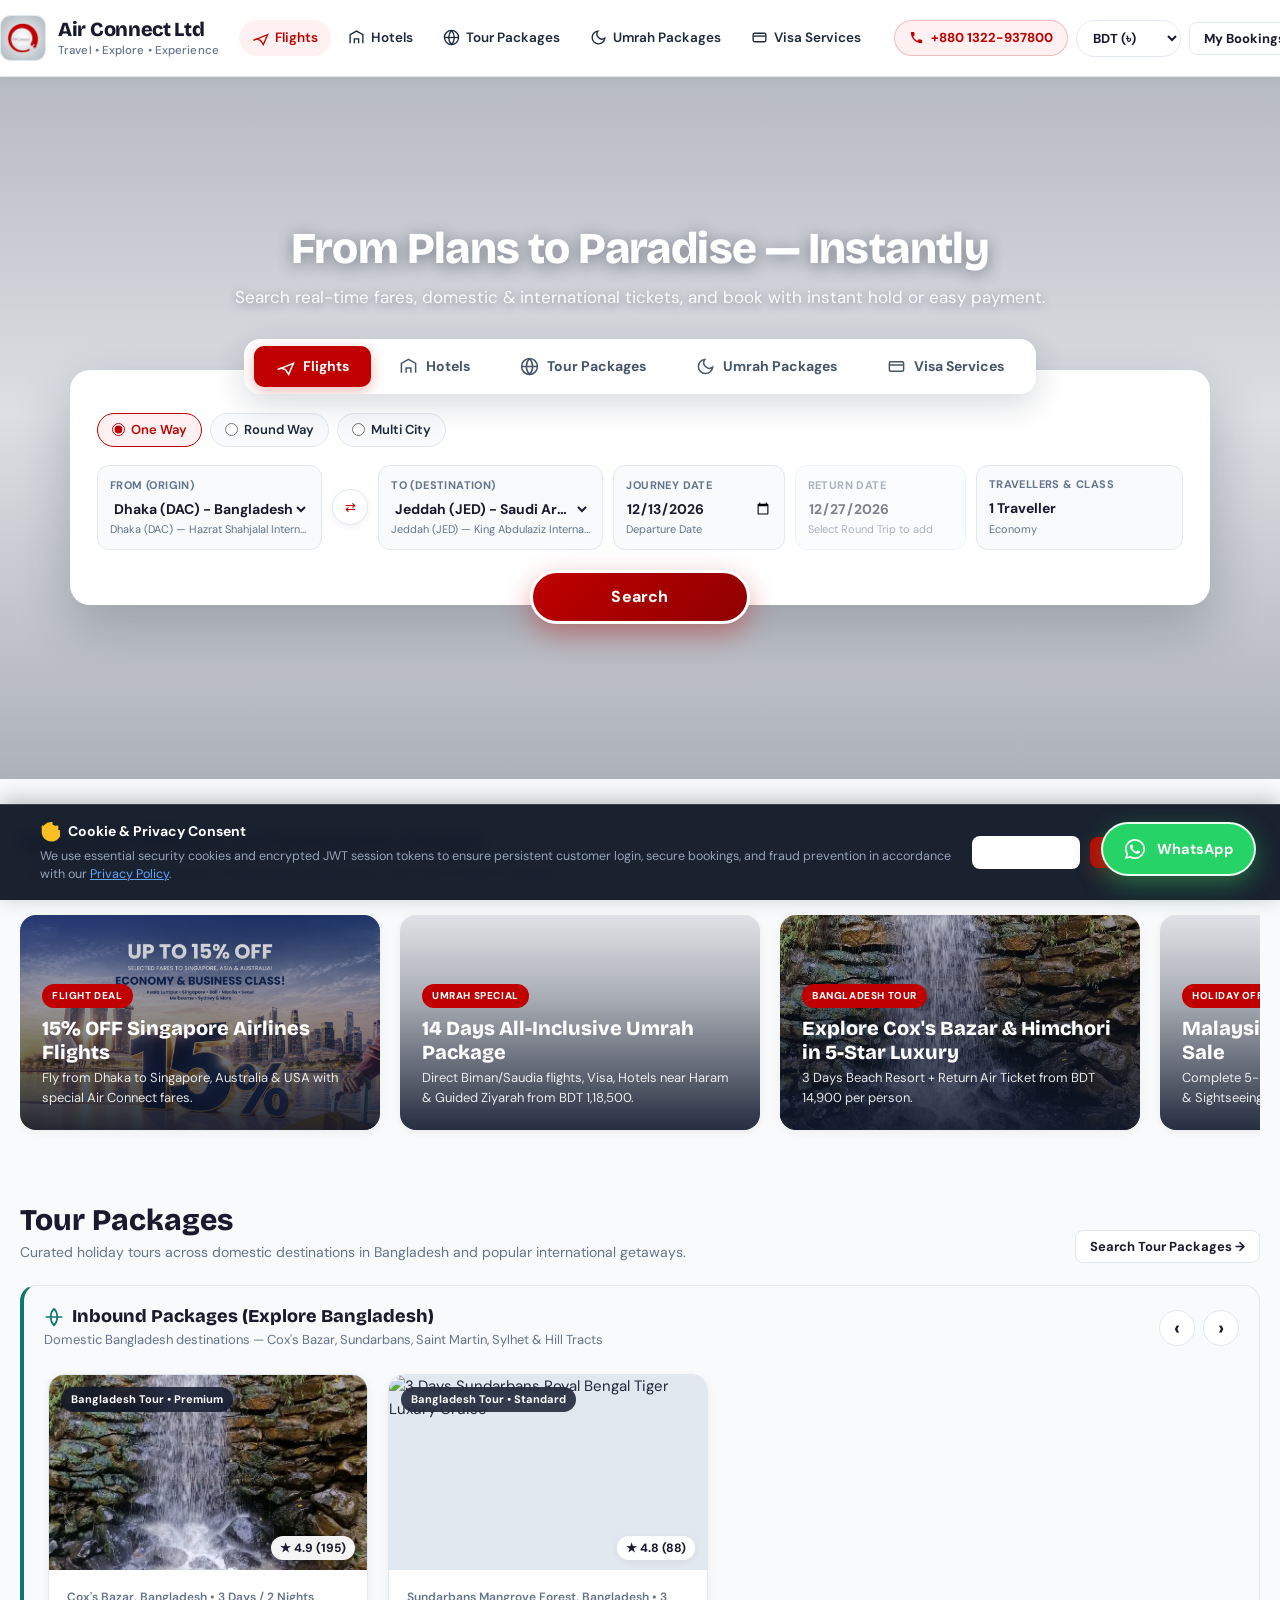
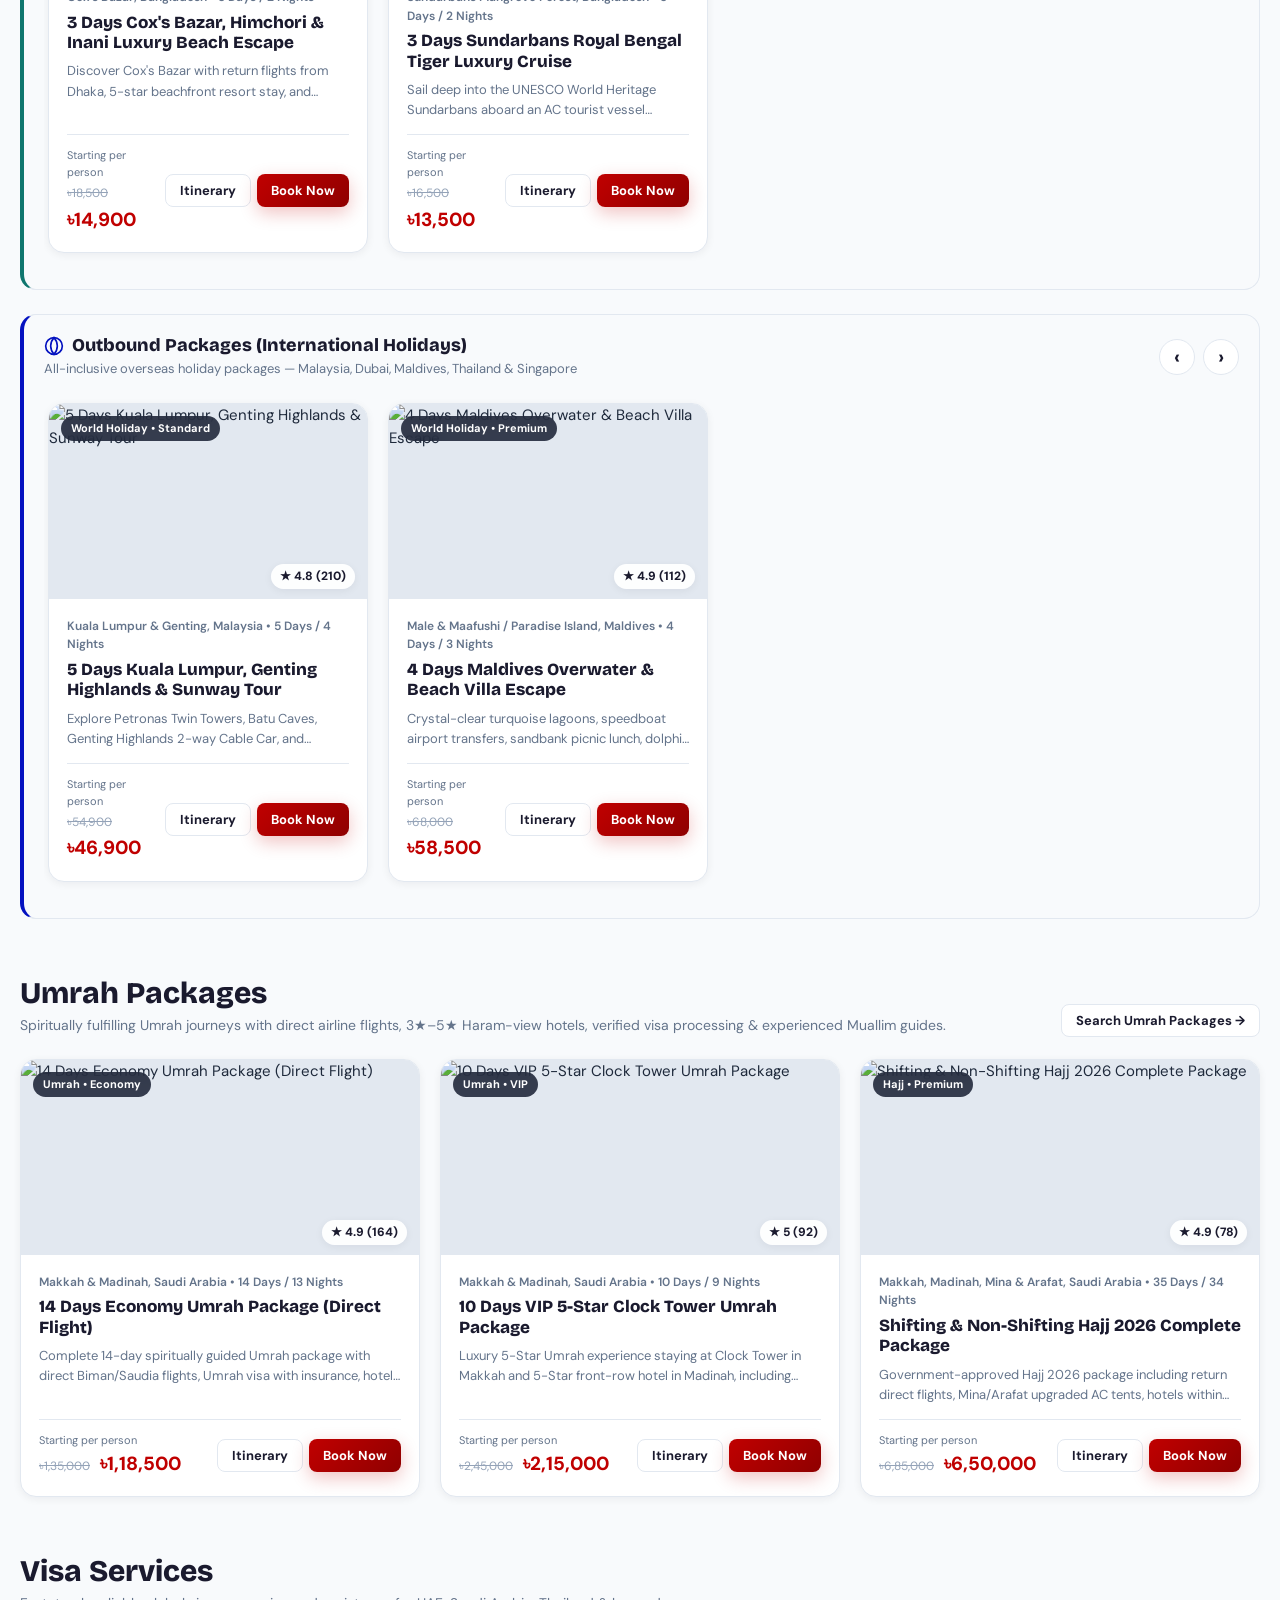
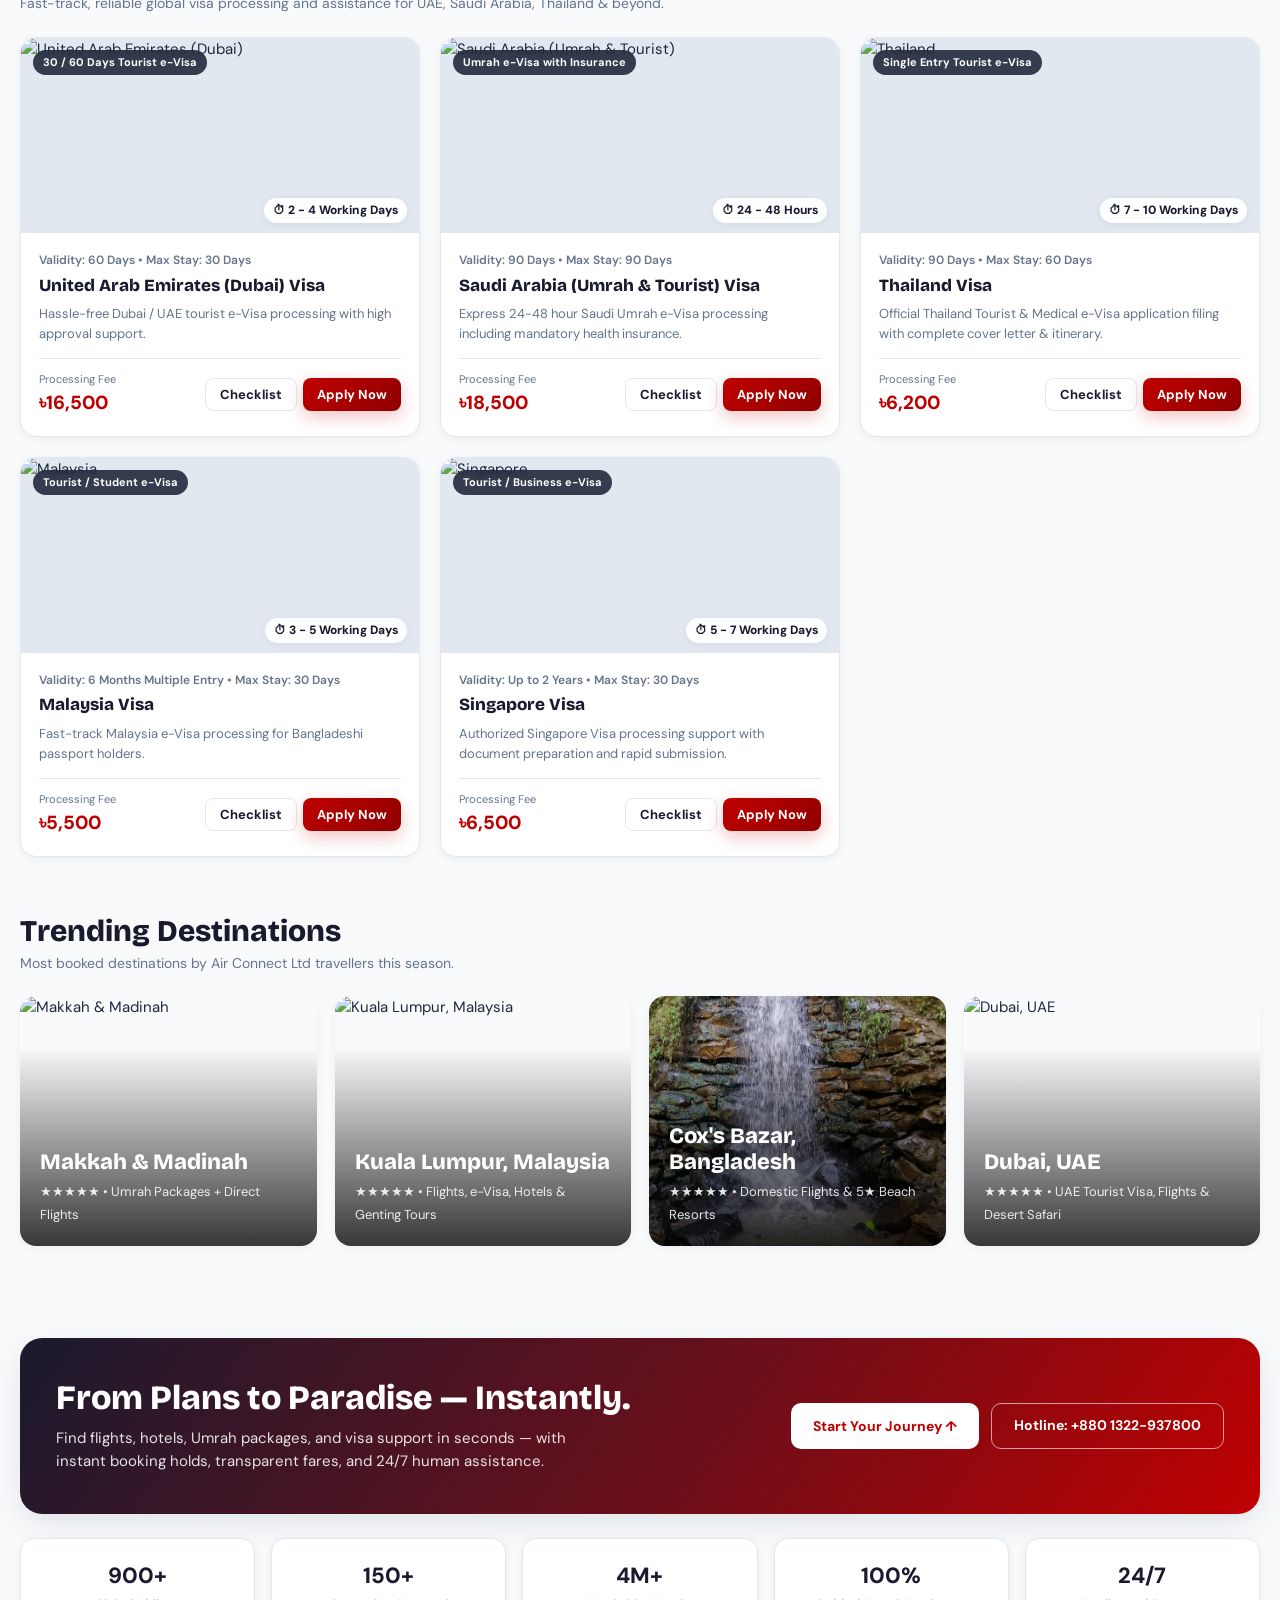
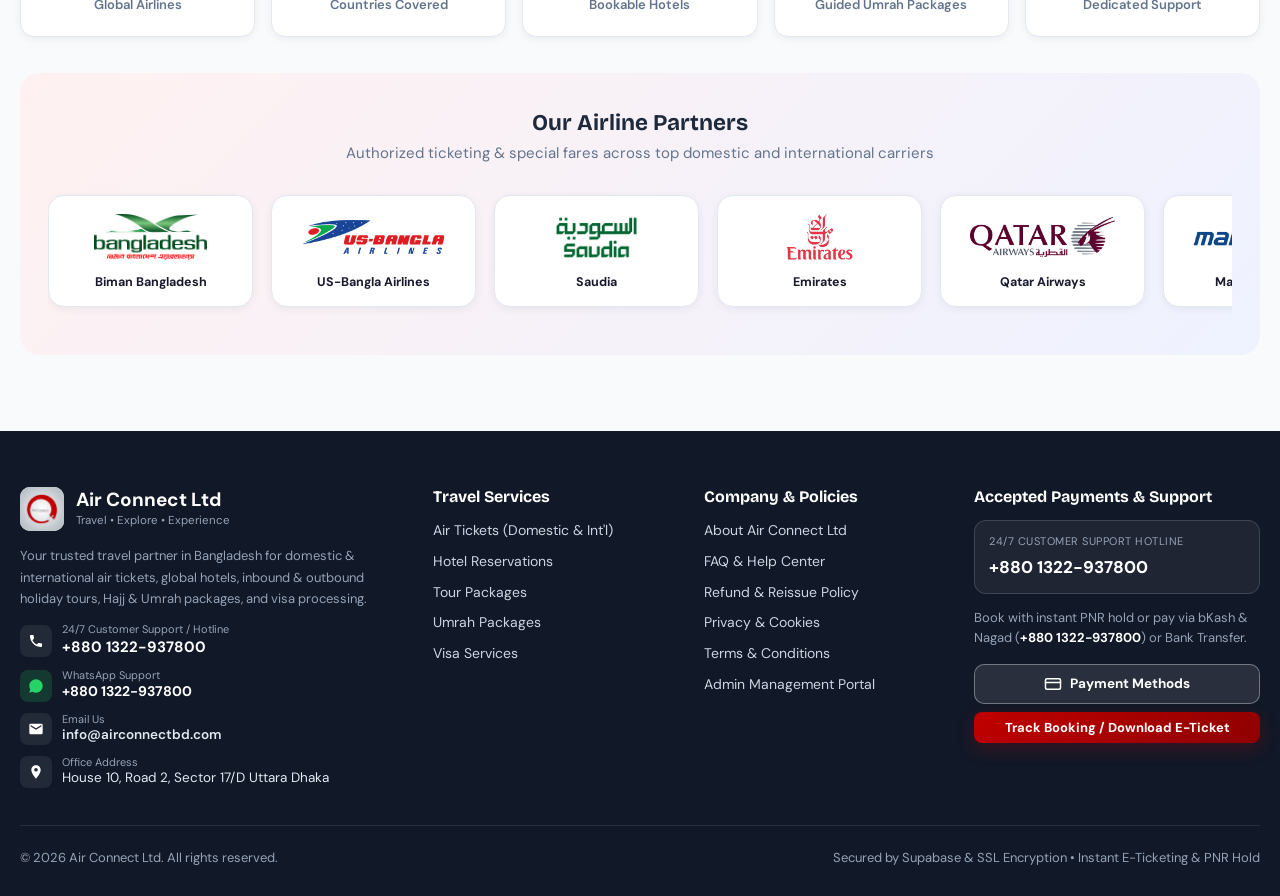
==== index.html @ 67493c43 "QA: fix hotel anchor navigation and improve Google OAuth alert" ====
<!DOCTYPE html>
<html lang="en">
<head>
  <meta charset="utf-8">
  <meta name="viewport" content="width=device-width, initial-scale=1, viewport-fit=cover">
  <title>Air Connect Ltd — Flights, Hotels, Holidays, Hajj &amp; Umrah | One Platform for All Travel Solutions</title>
  <meta name="description" content="Air Connect Ltd is Bangladesh's trusted Semi-OTA platform for domestic & international air tickets, hotels, inbound & outbound holidays, Hajj & Umrah packages, and global visa services. Call 01322-937800.">
  <link rel="canonical" href="https://airconnectltd.com/">
  <link rel="icon" type="image/png" href="assets/favicon.png">
  <link rel="apple-touch-icon" href="assets/apple-touch-icon.png">
  <meta name="theme-color" content="#c00000">
  <meta property="og:type" content="website">
  <meta property="og:site_name" content="Air Connect Ltd">
  <meta property="og:title" content="Air Connect Ltd — Your One Platform for All Travel Solutions">
  <meta property="og:description" content="Search and book flights, hotels, holidays, Hajj & Umrah packages, and visas with instant hold or easy payment.">
  <meta property="og:url" content="https://airconnectltd.com/">
  <meta property="og:image" content="https://airconnectltd.com/assets/logo.jpg">
  <link rel="preconnect" href="https://fonts.googleapis.com">
  <link rel="preconnect" href="https://fonts.gstatic.com" crossorigin>
  <link href="https://fonts.googleapis.com/css2?family=Bricolage+Grotesque:wght@600;700;800&family=DM+Sans:wght@400;500;600;700&display=swap" rel="stylesheet">
  <link rel="stylesheet" href="css/styles.css?v=33">
</head>
<body>

  <!-- Top Sticky OTA Navigation Header (mynztrip style) -->
  <header class="ota-header">
    <div class="container ota-header-inner">
      <a href="/" class="brand-logo" onclick="window.ACSearch.switchSearchTab('flight');if(window.history&&window.history.replaceState){window.history.replaceState(null,'','/');}window.scrollTo({top:0,behavior:'smooth'});return false;">
        <img src="assets/logo.jpg" alt="Air Connect Ltd Logo">
        <div class="brand-logo-text">
          <strong id="hdr-brand-name">Air Connect Ltd</strong>
          <small>Travel • Explore • Experience</small>
        </div>
      </a>

      <nav class="header-nav" aria-label="Primary Services">
        <a href="#flights" class="header-nav-btn active" data-header-tab="flight" onclick="return window.ACSearch.handleHeaderNavClick(event, 'flight', 'flights')">
          <svg viewBox="0 0 24 24"><path d="M2 16l20-8-6 14-4-6-6-2z"/></svg>
          Flights
        </a>
        <a href="#hotels" class="header-nav-btn" data-header-tab="hotel" onclick="return window.ACSearch.handleHeaderNavClick(event, 'hotel', 'hotels')">
          <svg viewBox="0 0 24 24"><path d="M3 20V8l9-5 9 5v12M9 20v-6h6v6"/></svg>
          Hotels
        </a>
        <a href="#tour-packages" class="header-nav-btn" data-header-tab="tour" onclick="return window.ACSearch.handleHeaderNavClick(event, 'tour', 'tour-packages')">
          <svg viewBox="0 0 24 24"><circle cx="12" cy="12" r="10"/><path d="M12 2a14.5 14.5 0 0 0 0 20 14.5 14.5 0 0 0 0-20"/><path d="M2 12h20"/></svg>
          Tour Packages
        </a>
        <a href="#umrah-packages" class="header-nav-btn" data-header-tab="umrah" onclick="return window.ACSearch.handleHeaderNavClick(event, 'umrah', 'umrah-packages')">
          <svg viewBox="0 0 24 24"><path d="M21 12.79A9 9 0 1 1 11.21 3 7 7 0 0 0 21 12.79z"/></svg>
          Umrah Packages
        </a>
        <a href="#visa" class="header-nav-btn" data-header-tab="visa" onclick="return window.ACSearch.handleHeaderNavClick(event, 'visa', 'visa')">
          <svg viewBox="0 0 24 24"><rect x="3" y="6" width="18" height="12" rx="2"/><path d="M3 10h18"/></svg>
          Visa Services
        </a>
      </nav>

      <div class="header-actions">
        <a id="hdr-phone-link" href="tel:+8801322937800" class="header-hotline-pill" title="24/7 Customer Support Hotline">
          <svg viewBox="0 0 24 24" aria-hidden="true"><path d="M6.62 10.79a15.05 15.05 0 0 0 6.59 6.59l2.2-2.2a1 1 0 0 1 1.01-.24c1.12.37 2.33.57 3.58.57a1 1 0 0 1 1 1V20a1 1 0 0 1-1 1C10.61 21 3 13.39 3 4a1 1 0 0 1 1-1h3.5a1 1 0 0 1 1 1c0 1.25.2 2.46.57 3.58a1 1 0 0 1-.25 1.01l-2.2 2.2z"/></svg>
          <span id="hdr-phone-text">+880 1322-937800</span>
        </a>
        <select class="currency-select" data-currency-select aria-label="Select Currency" onchange="window.AC.setCurrency(this.value)">
          <option value="BDT">BDT (৳)</option>
          <option value="USD">USD ($)</option>
          <option value="MYR">MYR (RM)</option>
          <option value="SAR">SAR (﷼)</option>
        </select>
        <div id="header-auth-area" style="display:flex;align-items:center;gap:8px"></div>
      </div>
    </div>
  </header>

  <main>
    <!-- Hero & Multi-Service Search Engine -->
    <div class="hero-outer" id="flights">
      <div id="hotels" class="section-scroll-anchor" aria-hidden="true"></div>
      <div class="hero-banner" id="hero-banner" style="background-image:url('https://images.unsplash.com/photo-1559128010-7c1ad6e1b6a5?auto=format&fit=crop&w=2000&q=85')">
        <div class="hero-content">
          <h1 id="hero-title">From Plans to Paradise — Instantly</h1>
          <p id="hero-subtitle">Search real-time fares, domestic &amp; international tickets, and book with instant hold or easy payment.</p>
        </div>

        <!-- Service Tabs Pill Bar -->
        <div class="search-tabs-bar" role="tablist">
          <button type="button" class="search-tab-btn active" data-search-tab="flight" onclick="window.ACSearch.switchSearchTab('flight')">
            <svg viewBox="0 0 24 24"><path d="M2 16l20-8-6 14-4-6-6-2z"/></svg>
            Flights
          </button>
          <button type="button" class="search-tab-btn" data-search-tab="hotel" onclick="window.ACSearch.switchSearchTab('hotel')">
            <svg viewBox="0 0 24 24"><path d="M3 20V8l9-5 9 5v12M9 20v-6h6v6"/></svg>
            Hotels
          </button>
          <button type="button" class="search-tab-btn" data-search-tab="tour" onclick="window.ACSearch.switchSearchTab('tour')">
            <svg viewBox="0 0 24 24"><circle cx="12" cy="12" r="10"/><path d="M12 2a14.5 14.5 0 0 0 0 20 14.5 14.5 0 0 0 0-20"/><path d="M2 12h20"/></svg>
            Tour Packages
          </button>
          <button type="button" class="search-tab-btn" data-search-tab="umrah" onclick="window.ACSearch.switchSearchTab('umrah')">
            <svg viewBox="0 0 24 24"><path d="M21 12.79A9 9 0 1 1 11.21 3 7 7 0 0 0 21 12.79z"/></svg>
            Umrah Packages
          </button>
          <button type="button" class="search-tab-btn" data-search-tab="visa" onclick="window.ACSearch.switchSearchTab('visa')">
            <svg viewBox="0 0 24 24"><rect x="3" y="6" width="18" height="12" rx="2"/><path d="M3 10h18"/></svg>
            Visa Services
          </button>
        </div>

        <!-- Floating White Search Card -->
        <div class="search-card" id="search-box-body"></div>
      </div>
    </div>

    <!-- Dynamic Search Results Container (Appears on Search) -->
    <section id="results-section" hidden></section>

    <!-- Dynamic Book Now Checkout Container (Appears on Book Now) -->
    <section id="checkout-section" hidden></section>

    <!-- 1. Special Offers & Exclusive Deals -->
    <section class="ota-section" id="offers-section">
      <div class="container">
        <div class="section-head">
          <div>
            <h2>Special Offers &amp; Exclusive Deals</h2>
            <p>Limited-time airline discounts, Umrah group departures, and luxury beach escapes.</p>
          </div>
        </div>
        <div class="offers-grid" id="home-offers-grid"></div>
      </div>
    </section>

    <!-- 2. Tour Packages (with Inbound & Outbound Sub-sections) -->
    <section class="ota-section" id="tour-packages-section">
      <div id="tour-packages" class="section-scroll-anchor" aria-hidden="true"></div>
      <div class="container">
        <div class="section-head">
          <div>
            <h2>Tour Packages</h2>
            <p>Curated holiday tours across domestic destinations in Bangladesh and popular international getaways.</p>
          </div>
          <button type="button" class="btn btn-outline btn-sm" onclick="window.ACSearch.switchSearchTab('tour');window.scrollTo({top:0,behavior:'smooth'})">
            Search Tour Packages →
          </button>
        </div>

        <div class="tour-subgroups-wrapper">
          <!-- Inbound Packages Sub-section -->
          <div class="tour-subgroup-panel inbound-panel">
            <div class="tour-subgroup-header">
              <div>
                <h4>
                  <svg viewBox="0 0 24 24" width="20" height="20" fill="none" stroke="currentColor" stroke-width="2" style="color:#0f766e"><path d="M12 2a14.5 14.5 0 0 0 0 20 14.5 14.5 0 0 0 0-20"/><path d="M2 12h20"/></svg>
                  Inbound Packages (Explore Bangladesh)
                </h4>
                <p>Domestic Bangladesh destinations — Cox's Bazar, Sundarbans, Saint Martin, Sylhet &amp; Hill Tracts</p>
              </div>
              <div class="slider-nav-arrows">
                <button type="button" class="slider-arrow-btn" onclick="window.ACSearch.slideCarousel('home-inbound-slider', -1)" aria-label="Previous Inbound Packages">‹</button>
                <button type="button" class="slider-arrow-btn" onclick="window.ACSearch.slideCarousel('home-inbound-slider', 1)" aria-label="Next Inbound Packages">›</button>
              </div>
            </div>
            <div class="interactive-slider-viewport" id="home-inbound-slider"></div>
          </div>

          <!-- Outbound Packages Sub-section -->
          <div class="tour-subgroup-panel outbound-panel">
            <div class="tour-subgroup-header">
              <div>
                <h4>
                  <svg viewBox="0 0 24 24" width="20" height="20" fill="none" stroke="currentColor" stroke-width="2" style="color:var(--brand-accent)"><circle cx="12" cy="12" r="10"/><path d="M12 2a15.3 15.3 0 0 1 4 10 15.3 15.3 0 0 1-4 10 15.3 15.3 0 0 1-4-10 15.3 15.3 0 0 1 4-10z"/></svg>
                  Outbound Packages (International Holidays)
                </h4>
                <p>All-inclusive overseas holiday packages — Malaysia, Dubai, Maldives, Thailand &amp; Singapore</p>
              </div>
              <div class="slider-nav-arrows">
                <button type="button" class="slider-arrow-btn" onclick="window.ACSearch.slideCarousel('home-outbound-slider', -1)" aria-label="Previous Outbound Packages">‹</button>
                <button type="button" class="slider-arrow-btn" onclick="window.ACSearch.slideCarousel('home-outbound-slider', 1)" aria-label="Next Outbound Packages">›</button>
              </div>
            </div>
            <div class="interactive-slider-viewport" id="home-outbound-slider"></div>
          </div>
        </div>
      </div>
    </section>

    <!-- 3. Dedicated Umrah Packages Section -->
    <section class="ota-section" id="umrah-packages-section">
      <div id="umrah-packages" class="section-scroll-anchor" aria-hidden="true"></div>
      <div class="container">
        <div class="section-head">
          <div>
            <h2>Umrah Packages</h2>
            <p>Spiritually fulfilling Umrah journeys with direct airline flights, 3★–5★ Haram-view hotels, verified visa processing &amp; experienced Muallim guides.</p>
          </div>
          <button type="button" class="btn btn-outline btn-sm" onclick="window.ACSearch.switchSearchTab('umrah');window.scrollTo({top:0,behavior:'smooth'})">
            Search Umrah Packages →
          </button>
        </div>
        <div class="catalog-grid" id="home-umrah-grid"></div>
      </div>
    </section>

    <!-- 4. Global Visa Services -->
    <section class="ota-section" id="hotels-visas-section">
      <div id="visa" class="section-scroll-anchor" aria-hidden="true"></div>
      <div class="container">
        <div class="section-head">
          <div>
            <h2>Visa Services</h2>
            <p>Fast-track, reliable global visa processing and assistance for UAE, Saudi Arabia, Thailand &amp; beyond.</p>
          </div>
        </div>
        <div class="catalog-grid" id="home-hotels-visas-grid"></div>
      </div>
    </section>

    <!-- 4. Trending Destinations Grid (mynztrip style) -->
    <section class="ota-section">
      <div class="container">
        <div class="section-head">
          <div>
            <h2>Trending Destinations</h2>
            <p>Most booked destinations by Air Connect Ltd travellers this season.</p>
          </div>
        </div>
        <div class="destinations-grid">
          <div class="destination-card" onclick="window.ACSearch.switchSearchTab('umrah');window.ACSearch.executePackageSearch('UMRAH')">
            <img src="https://images.unsplash.com/photo-1591604129939-f1efa4d9f7fa?auto=format&fit=crop&w=900&q=80" alt="Makkah & Madinah">
            <div class="destination-overlay">
              <h3>Makkah &amp; Madinah</h3>
              <span>★★★★★ • Umrah Packages + Direct Flights</span>
            </div>
          </div>
          <div class="destination-card" onclick="window.ACSearch.quickSelectFlightDeal('DAC','KUL','One Way','Regular')">
            <img src="https://images.unsplash.com/photo-1596422846543-75c6fc197f07?auto=format&fit=crop&w=900&q=80" alt="Kuala Lumpur, Malaysia">
            <div class="destination-overlay">
              <h3>Kuala Lumpur, Malaysia</h3>
              <span>★★★★★ • Flights, e-Visa, Hotels &amp; Genting Tours</span>
            </div>
          </div>
          <div class="destination-card" onclick="window.ACSearch.quickSelectFlightDeal('DAC','CXB','One Way','Regular')">
            <img src="assets/himchori-coxs-bazar.webp" alt="Cox's Bazar, Bangladesh">
            <div class="destination-overlay">
              <h3>Cox's Bazar, Bangladesh</h3>
              <span>★★★★★ • Domestic Flights &amp; 5★ Beach Resorts</span>
            </div>
          </div>
          <div class="destination-card" onclick="window.ACSearch.quickSelectFlightDeal('DAC','DXB','Round Trip','Regular')">
            <img src="https://images.unsplash.com/photo-1512453979798-5ea266f8880c?auto=format&fit=crop&w=900&q=80" alt="Dubai, UAE">
            <div class="destination-overlay">
              <h3>Dubai, UAE</h3>
              <span>★★★★★ • UAE Tourist Visa, Flights &amp; Desert Safari</span>
            </div>
          </div>
        </div>
      </div>
    </section>

    <!-- 5. CTA Banner & 5-Card Statistics Strip (mynztrip style) -->
    <section class="ota-section">
      <div class="container">
        <div class="cta-banner">
          <div>
            <h2>From Plans to Paradise — Instantly.</h2>
            <p>Find flights, hotels, Umrah packages, and visa support in seconds — with instant booking holds, transparent fares, and 24/7 human assistance.</p>
          </div>
          <div style="display:flex;gap:12px;flex-wrap:wrap">
            <button type="button" class="btn" style="background:#fff;color:var(--brand-primary)" onclick="window.scrollTo({top:0,behavior:'smooth'})">
              Start Your Journey ↑
            </button>
            <a id="cta-phone-btn" href="tel:+8801322937800" class="btn btn-outline" style="background:transparent;color:#fff;border-color:rgba(255,255,255,0.6)">
              Hotline: +880 1322-937800
            </a>
          </div>
        </div>

        <div class="stats-strip">
          <div class="stat-card">
            <strong>900+</strong>
            <span>Global Airlines</span>
          </div>
          <div class="stat-card">
            <strong>150+</strong>
            <span>Countries Covered</span>
          </div>
          <div class="stat-card">
            <strong>4M+</strong>
            <span>Bookable Hotels</span>
          </div>
          <div class="stat-card">
            <strong>100%</strong>
            <span>Guided Umrah Packages</span>
          </div>
          <div class="stat-card">
            <strong>24/7</strong>
            <span>Dedicated Support</span>
          </div>
        </div>

        <!-- 6. Our Airline Partners -->
        <div class="partners-box">
          <h2>Our Airline Partners</h2>
          <p style="color:var(--muted);margin-top:6px">Authorized ticketing &amp; special fares across top domestic and international carriers</p>
          <div class="hv-carousel-viewport partners-carousel-viewport">
            <div class="hv-carousel-track partners-carousel-track" style="--hv-slide-duration: 34s">
              <!-- First Half -->
              <div class="partner-chip">
                <div class="partner-logo-wrap"><img src="assets/airlines/biman.png" alt="Biman Bangladesh Airlines"></div>
                <span class="partner-airline-name">Biman Bangladesh</span>
              </div>
              <div class="partner-chip">
                <div class="partner-logo-wrap"><img src="assets/airlines/usbangla.png" alt="US-Bangla Airlines"></div>
                <span class="partner-airline-name">US-Bangla Airlines</span>
              </div>
              <div class="partner-chip">
                <div class="partner-logo-wrap"><img src="assets/airlines/saudia.png" alt="Saudia"></div>
                <span class="partner-airline-name">Saudia</span>
              </div>
              <div class="partner-chip">
                <div class="partner-logo-wrap"><img src="assets/airlines/emirates.png" alt="Emirates"></div>
                <span class="partner-airline-name">Emirates</span>
              </div>
              <div class="partner-chip">
                <div class="partner-logo-wrap"><img src="assets/airlines/qatar.png" alt="Qatar Airways"></div>
                <span class="partner-airline-name">Qatar Airways</span>
              </div>
              <div class="partner-chip">
                <div class="partner-logo-wrap"><img src="assets/airlines/malaysia.png" alt="Malaysia Airlines"></div>
                <span class="partner-airline-name">Malaysia Airlines</span>
              </div>
              <div class="partner-chip">
                <div class="partner-logo-wrap"><img src="assets/airlines/singapore.png" alt="Singapore Airlines"></div>
                <span class="partner-airline-name">Singapore Airlines</span>
              </div>
              <div class="partner-chip">
                <div class="partner-logo-wrap"><img src="assets/airlines/etihad.png" alt="Etihad Airways"></div>
                <span class="partner-airline-name">Etihad Airways</span>
              </div>
              <div class="partner-chip">
                <div class="partner-logo-wrap"><img src="assets/airlines/turkish.png" alt="Turkish Airlines"></div>
                <span class="partner-airline-name">Turkish Airlines</span>
              </div>
              <div class="partner-chip">
                <div class="partner-logo-wrap"><img src="assets/airlines/airasia.png" alt="AirAsia"></div>
                <span class="partner-airline-name">AirAsia</span>
              </div>
              <!-- Second Half (Seamless Loop Duplicate) -->
              <div class="partner-chip" aria-hidden="true">
                <div class="partner-logo-wrap"><img src="assets/airlines/biman.png" alt="Biman Bangladesh Airlines"></div>
                <span class="partner-airline-name">Biman Bangladesh</span>
              </div>
              <div class="partner-chip" aria-hidden="true">
                <div class="partner-logo-wrap"><img src="assets/airlines/usbangla.png" alt="US-Bangla Airlines"></div>
                <span class="partner-airline-name">US-Bangla Airlines</span>
              </div>
              <div class="partner-chip" aria-hidden="true">
                <div class="partner-logo-wrap"><img src="assets/airlines/saudia.png" alt="Saudia"></div>
                <span class="partner-airline-name">Saudia</span>
              </div>
              <div class="partner-chip" aria-hidden="true">
                <div class="partner-logo-wrap"><img src="assets/airlines/emirates.png" alt="Emirates"></div>
                <span class="partner-airline-name">Emirates</span>
              </div>
              <div class="partner-chip" aria-hidden="true">
                <div class="partner-logo-wrap"><img src="assets/airlines/qatar.png" alt="Qatar Airways"></div>
                <span class="partner-airline-name">Qatar Airways</span>
              </div>
              <div class="partner-chip" aria-hidden="true">
                <div class="partner-logo-wrap"><img src="assets/airlines/malaysia.png" alt="Malaysia Airlines"></div>
                <span class="partner-airline-name">Malaysia Airlines</span>
              </div>
              <div class="partner-chip" aria-hidden="true">
                <div class="partner-logo-wrap"><img src="assets/airlines/singapore.png" alt="Singapore Airlines"></div>
                <span class="partner-airline-name">Singapore Airlines</span>
              </div>
              <div class="partner-chip" aria-hidden="true">
                <div class="partner-logo-wrap"><img src="assets/airlines/etihad.png" alt="Etihad Airways"></div>
                <span class="partner-airline-name">Etihad Airways</span>
              </div>
              <div class="partner-chip" aria-hidden="true">
                <div class="partner-logo-wrap"><img src="assets/airlines/turkish.png" alt="Turkish Airlines"></div>
                <span class="partner-airline-name">Turkish Airlines</span>
              </div>
              <div class="partner-chip" aria-hidden="true">
                <div class="partner-logo-wrap"><img src="assets/airlines/airasia.png" alt="AirAsia"></div>
                <span class="partner-airline-name">AirAsia</span>
              </div>
            </div>
          </div>
        </div>
      </div>
    </section>
  </main>

  <!-- Floating WhatsApp Live Support Button (Bottom-Right Corner) -->
  <a id="floating-wa-link" href="https://wa.me/8801322937800?text=Hello%20Air%20Connect%20Ltd%2C%20I%20need%20assistance%20with%20a%20booking." target="_blank" rel="noopener" class="wa-float" aria-label="Chat on WhatsApp">
    <svg viewBox="0 0 32 32" aria-hidden="true">
      <path d="M16.004 2.667C8.64 2.667 2.667 8.64 2.667 16c0 2.35.612 4.644 1.775 6.67L2.56 29.333l6.835-1.792A13.28 13.28 0 0 0 16.004 29.333c7.363 0 13.33-5.973 13.33-13.333 0-3.562-1.387-6.912-3.904-9.43A13.245 13.245 0 0 0 16.004 2.667zm0 24.413c-1.99 0-3.943-.535-5.647-1.547l-.405-.24-4.205 1.102 1.122-4.098-.264-.42A11.04 11.04 0 0 1 4.92 16c0-6.112 4.973-11.084 11.084-11.084 2.96 0 5.743 1.153 7.835 3.247a11.01 11.01 0 0 1 3.245 7.837c0 6.112-4.97 11.08-11.08 11.08zm6.08-8.297c-.333-.167-1.97-.972-2.275-1.083-.305-.111-.527-.167-.75.167-.222.333-.86 1.083-1.055 1.305-.194.222-.388.25-.721.083-.333-.167-1.406-.518-2.678-1.652-.99-.883-1.658-1.974-1.852-2.307-.194-.333-.02-.514.146-.68.15-.15.333-.389.5-.583.166-.195.222-.334.333-.556.111-.222.056-.417-.028-.583-.083-.167-.75-1.805-1.027-2.472-.27-.65-.546-.562-.75-.572l-.638-.011c-.222 0-.583.083-.888.417-.305.333-1.166 1.139-1.166 2.777s1.194 3.222 1.36 3.444c.167.222 2.35 3.587 5.692 5.03.795.343 1.416.548 1.9.702.798.254 1.525.218 2.1.132.64-.096 1.97-.805 2.248-1.583.277-.777.277-1.444.194-1.583-.083-.139-.305-.222-.638-.389z"/>
    </svg>
    <span>WhatsApp</span>
  </a>

  <!-- Rich OTA Footer (mynztrip style) -->
  <footer class="ota-footer">
    <div class="container">
      <div class="footer-grid">
        <div>
          <div style="display:flex;align-items:center;gap:12px;margin-bottom:14px">
            <img src="assets/logo.jpg" alt="Air Connect Ltd" style="width:44px;height:44px;min-width:44px;border-radius:10px;object-fit:contain;background:#fff;flex-shrink:0">
            <div style="display:flex;flex-direction:column;gap:3px;white-space:nowrap">
              <strong style="color:#fff;font-size:19px;line-height:1.15;display:block">Air Connect Ltd</strong>
              <small style="color:#94a3b8;font-size:11.5px;line-height:1.25;display:block">Travel • Explore • Experience</small>
            </div>
          </div>
          <p style="font-size:13px;line-height:1.65;color:#94a3b8;margin:0 0 14px">
            Your trusted travel partner in Bangladesh for domestic &amp; international air tickets, global hotels, inbound &amp; outbound holiday tours, Hajj &amp; Umrah packages, and visa processing.
          </p>
          <div class="footer-contact-list">
            <a href="tel:+8801322937800" class="footer-contact-item" id="ftr-phone-link">
              <span class="footer-contact-icon">
                <svg viewBox="0 0 24 24" aria-hidden="true"><path d="M6.62 10.79a15.05 15.05 0 0 0 6.59 6.59l2.2-2.2a1 1 0 0 1 1.01-.24c1.12.37 2.33.57 3.58.57a1 1 0 0 1 1 1V20a1 1 0 0 1-1 1C10.61 21 3 13.39 3 4a1 1 0 0 1 1-1h3.5a1 1 0 0 1 1 1c0 1.25.2 2.46.57 3.58a1 1 0 0 1-.25 1.01l-2.2 2.2z"/></svg>
              </span>
              <div>
                <div style="font-size:11px;color:#94a3b8;line-height:1.1">24/7 Customer Support / Hotline</div>
                <strong id="ftr-phone" style="color:#ffffff;font-size:15px">+880 1322-937800</strong>
              </div>
            </a>
            <a href="https://wa.me/8801322937800?text=Hello%20Air%20Connect%20Ltd%2C%20I%20need%20assistance%20with%20a%20booking." target="_blank" rel="noopener" class="footer-contact-item" id="ftr-wa-link">
              <span class="footer-contact-icon" style="background:rgba(37,211,102,0.18);color:#25d366">
                <svg viewBox="0 0 32 32" aria-hidden="true"><path d="M16.004 2.667C8.64 2.667 2.667 8.64 2.667 16c0 2.35.612 4.644 1.775 6.67L2.56 29.333l6.835-1.792A13.28 13.28 0 0 0 16.004 29.333c7.363 0 13.33-5.973 13.33-13.333 0-3.562-1.387-6.912-3.904-9.43A13.245 13.245 0 0 0 16.004 2.667zm6.08 16.116c-.333-.167-1.97-.972-2.275-1.083-.305-.111-.527-.167-.75.167-.222.333-.86 1.083-1.055 1.305-.194.222-.388.25-.721.083-.333-.167-1.406-.518-2.678-1.652-.99-.883-1.658-1.974-1.852-2.307-.194-.333-.02-.514.146-.68.15-.15.333-.389.5-.583.166-.195.222-.334.333-.556.111-.222.056-.417-.028-.583-.083-.167-.75-1.805-1.027-2.472-.27-.65-.546-.562-.75-.572l-.638-.011c-.222 0-.583.083-.888.417-.305.333-1.166 1.139-1.166 2.777s1.194 3.222 1.36 3.444c.167.222 2.35 3.587 5.692 5.03.795.343 1.416.548 1.9.702.798.254 1.525.218 2.1.132.64-.096 1.97-.805 2.248-1.583.277-.777.277-1.444.194-1.583-.083-.139-.305-.222-.638-.389z"/></svg>
              </span>
              <div>
                <div style="font-size:11px;color:#94a3b8;line-height:1.1">WhatsApp Support</div>
                <strong id="ftr-wa-text" style="color:#ffffff;font-size:14px">+880 1322-937800</strong>
              </div>
            </a>
            <a href="mailto:info@airconnectbd.com" class="footer-contact-item" id="ftr-email-link">
              <span class="footer-contact-icon">
                <svg viewBox="0 0 24 24" aria-hidden="true"><path d="M20 4H4a2 2 0 0 0-2 2v12a2 2 0 0 0 2 2h16a2 2 0 0 0 2-2V6a2 2 0 0 0-2-2zm0 4.24-8 5-8-5V6l8 5 8-5v2.24z"/></svg>
              </span>
              <div>
                <div style="font-size:11px;color:#94a3b8;line-height:1.1">Email Us</div>
                <span id="ftr-email" style="color:#e2e8f0;font-weight:600">info@airconnectbd.com</span>
              </div>
            </a>
            <div class="footer-contact-item">
              <span class="footer-contact-icon">
                <svg viewBox="0 0 24 24" aria-hidden="true"><path d="M12 2C8.13 2 5 5.13 5 9c0 5.25 7 13 7 13s7-7.75 7-13c0-3.87-3.13-7-7-7zm0 9.5A2.5 2.5 0 1 1 12 6a2.5 2.5 0 0 1 0 5.5z"/></svg>
              </span>
              <div>
                <div style="font-size:11px;color:#94a3b8;line-height:1.1">Office Address</div>
                <span id="ftr-address" style="color:#e2e8f0">House 10, Road 2, Sector 17/D Uttara Dhaka</span>
              </div>
            </div>
          </div>
        </div>

        <div>
          <h4>Travel Services</h4>
          <ul class="footer-links">
            <li><a href="#flights" onclick="return window.ACSearch.handleHeaderNavClick(event, 'flight', 'flights')">Air Tickets (Domestic &amp; Int'l)</a></li>
            <li><a href="#hotels" onclick="return window.ACSearch.handleHeaderNavClick(event, 'hotel', 'hotels')">Hotel Reservations</a></li>
            <li><a href="#tour-packages" onclick="return window.ACSearch.handleHeaderNavClick(event, 'tour', 'tour-packages')">Tour Packages</a></li>
            <li><a href="#umrah-packages" onclick="return window.ACSearch.handleHeaderNavClick(event, 'umrah', 'umrah-packages')">Umrah Packages</a></li>
            <li><a href="#visa" onclick="return window.ACSearch.handleHeaderNavClick(event, 'visa', 'visa')">Visa Services</a></li>
          </ul>
        </div>

        <div>
          <h4>Company &amp; Policies</h4>
          <ul class="footer-links">
            <li><a href="javascript:void(0)" onclick="window.ACPortal.openInfoModal('about')">About Air Connect Ltd</a></li>
            <li><a href="javascript:void(0)" onclick="window.ACPortal.openInfoModal('faq')">FAQ &amp; Help Center</a></li>
            <li><a href="javascript:void(0)" onclick="window.ACPortal.openInfoModal('refund')">Refund &amp; Reissue Policy</a></li>
            <li><a href="javascript:void(0)" onclick="window.ACPortal.openInfoModal('privacy')">Privacy &amp; Cookies</a></li>
            <li><a href="javascript:void(0)" onclick="window.ACPortal.openInfoModal('terms')">Terms &amp; Conditions</a></li>
            <li><a href="admin.html">Admin Management Portal</a></li>
          </ul>
        </div>

        <div>
          <h4>Accepted Payments &amp; Support</h4>
          <div class="footer-hotline-box">
            <small>24/7 Customer Support Hotline</small>
            <a id="ftr-support-phone" href="tel:+8801322937800">+880 1322-937800</a>
          </div>
          <p style="font-size:13px;color:#94a3b8;margin-top:0;margin-bottom:16px">
            Book with instant PNR hold or pay via bKash &amp; Nagad (<strong style="color:#fff">+880 1322-937800</strong>) or Bank Transfer.
          </p>
          <div class="footer-pay-actions">
            <button type="button" class="btn-payment-methods-trigger" onclick="window.ACPortal.openPaymentDetailsModal('ALL')">
              <svg viewBox="0 0 24 24" aria-hidden="true"><rect x="2" y="5" width="20" height="14" rx="2"/><line x1="2" y1="10" x2="22" y2="10"/></svg>
              <span>Payment Methods</span>
            </button>
            <button type="button" class="btn btn-primary btn-sm" style="width:100%" onclick="window.ACPortal.openMyBookingsModal()">
              Track Booking / Download E-Ticket
            </button>
          </div>
        </div>
      </div>

      <div class="footer-bottom">
        <span>© 2026 Air Connect Ltd. All rights reserved.</span>
        <span>Secured by Supabase &amp; SSL Encryption • Instant E-Ticketing &amp; PNR Hold</span>
      </div>
    </div>
  </footer>

  <!-- Standard Cookie Consent Banner -->
  <div id="cookie-consent-banner" class="cookie-consent-banner" hidden>
    <div class="container cookie-consent-inner">
      <div class="cookie-consent-text">
        <div class="cookie-consent-title">
          <svg viewBox="0 0 24 24" width="20" height="20" fill="currentColor" aria-hidden="true"><path d="M12 2C6.48 2 2 6.48 2 12s4.48 10 10 10 10-4.48 10-10c0-.5-.04-1-.11-1.48-.48.24-1.02.38-1.59.38-1.88 0-3.41-1.53-3.41-3.41 0-.61.16-1.18.44-1.68-.42-.07-.86-.11-1.33-.11-3.87 0-7-3.13-7-7 0-.47.04-.91.11-1.33C8.61 9.64 8.04 9.8 7.43 9.8 5.55 9.8 4.02 8.27 4.02 6.39c0-.57.14-1.11.38-1.59C3.9 4.3 3.4 4.26 2.9 4.26 2.39 4.26 2 4.65 2 5.16v1.44c0 5.52 4.48 10 10 10s10-4.48 10-10V5.16c0-.51-.39-.9-.9-.9-.5 0-1 .04-1.48.11C19.38 4.85 18.84 5 18.27 5 16.39 5 14.86 3.47 14.86 1.59c0-.57.14-1.11.38-1.59C14.74.04 14.24 0 13.74 0 7.24 0 2 5.24 2 11.74s5.24 11.74 11.74 11.74 11.74-5.24 11.74-11.74c0-.66-.06-1.3-.17-1.92-.38.12-.78.18-1.2.18-2.21 0-4-1.79-4-4 0-.42.06-.82.18-1.2-.62-.11-1.26-.17-1.92-.17z"/></svg>
          <strong>Cookie &amp; Privacy Consent</strong>
        </div>
        <p>We use essential security cookies and encrypted JWT session tokens to ensure persistent customer login, secure bookings, and fraud prevention in accordance with our <a href="javascript:void(0)" onclick="window.ACPortal.openInfoModal('privacy')">Privacy Policy</a>.</p>
      </div>
      <div class="cookie-consent-actions">
        <button type="button" class="btn btn-outline btn-sm" style="color:#fff;border-color:rgba(255,255,255,0.4)" onclick="window.ACPortal.openInfoModal('privacy')">Preferences</button>
        <button type="button" class="btn btn-primary btn-sm" onclick="window.AC.acceptCookies()">Accept All Cookies</button>
      </div>
    </div>
  </div>

  <!-- Supabase SDK & Application Scripts -->
  <script src="https://cdn.jsdelivr.net/npm/@supabase/supabase-js@2"></script>
  <script src="js/config.js?v=33"></script>
  <script src="js/supabase-client.js?v=33"></script>
  <script src="js/search-and-results.js?v=33"></script>
  <script src="js/booking-checkout.js?v=33"></script>
  <script src="js/customer-portal.js?v=33"></script>
  <script>
    document.addEventListener("DOMContentLoaded", async () => {
      window.AC.initCookieConsent();
      window.ACPortal.renderHeaderAuthArea();
      window.ACSearch.renderSearchBox();
      window.ACSearch.renderHomepageCatalog("ALL");
      window.ACSearch.renderHotelsVisasSection();

      // Re-render on currency change
      window.addEventListener("ac:currency-changed", () => {
        window.ACSearch.renderHomepageCatalog("ALL");
        window.ACSearch.renderHotelsVisasSection();
        if (!document.getElementById("results-section").hidden && window.ACSearch.searchState.activeTab === "flight") {
          window.ACSearch.executeFlightSearch();
        }
      });

      // Load live catalog from Supabase
      await window.AC.loadInitialCatalog();
      const s = window.AC.state.settings;
      if (s) {
        const phoneStr = s.phone || "+880 1322-937800";
        const telHref = "tel:+" + phoneStr.replace(/[^0-9]/g, "");
        document.getElementById("hdr-brand-name").textContent = s.brand_name || "Air Connect Ltd";
        document.getElementById("hdr-phone-text").textContent = phoneStr;
        document.getElementById("hdr-phone-link").href = telHref;
        document.getElementById("cta-phone-btn").textContent = "Hotline: " + phoneStr;
        document.getElementById("cta-phone-btn").href = telHref;
        document.getElementById("ftr-phone").textContent = phoneStr;
        document.getElementById("ftr-phone-link").href = telHref;
        document.getElementById("ftr-support-phone").textContent = phoneStr;
        document.getElementById("ftr-support-phone").href = telHref;
        document.getElementById("ftr-email").textContent = s.email || "info@airconnectbd.com";
        document.getElementById("ftr-email-link").href = "mailto:" + (s.email || "info@airconnectbd.com");
        document.getElementById("ftr-address").textContent = s.address || "Dhaka, Bangladesh";
        if (s.whatsapp) {
          const waDigits = s.whatsapp.replace(/[^0-9]/g, "");
          const waUrl = `https://wa.me/${waDigits}?text=Hello%20Air%20Connect%20Ltd`;
          document.getElementById("floating-wa-link").href = waUrl;
          document.getElementById("ftr-wa-link").href = waUrl;
          document.getElementById("ftr-wa-text").textContent = phoneStr;
        }
      }
      window.ACSearch.renderSearchBox();
      window.ACSearch.renderHomepageCatalog("ALL");
      window.ACSearch.renderHotelsVisasSection();
    });
  </script>
</body>
</html>
---- css/styles.css ----
/* Air Connect Ltd — Semi-OTA Stylesheet (Inspired by mynztrip.com) */
:root {
  --brand-primary: #c00000;
  --brand-primary-dark: #8f0000;
  --brand-primary-light: #fff1f1;
  --brand-accent: #0412c0;
  --brand-gold: #f59e0b;
  --brand-green: #0caf61;
  --ink: #1a1a2e;
  --text: #1e293b;
  --muted: #64748b;
  --bg: #f8fafc;
  --surface: #ffffff;
  --card: #ffffff;
  --line: #e2e8f0;
  --shadow-sm: 0 2px 8px rgba(15, 23, 42, 0.06);
  --shadow-md: 0 10px 30px rgba(15, 23, 42, 0.09);
  --shadow-lg: 0 20px 50px rgba(15, 23, 42, 0.16);
  --radius-sm: 8px;
  --radius-md: 14px;
  --radius-lg: 20px;
}

*, *::before, *::after {
  box-sizing: border-box;
}

html {
  scroll-behavior: smooth;
  scroll-padding-top: 92px;
}

#flights,
#hotels,
#tour-packages,
#umrah-packages,
#hajj-tours,
#visa,
#packages-section,
#hotels-visas-section,
#results-section,
#checkout-section,
.ota-section,
.section-scroll-anchor {
  scroll-margin-top: 92px;
}

.section-scroll-anchor {
  display: block;
  height: 0;
  width: 0;
  overflow: hidden;
  pointer-events: none;
}

body {
  margin: 0;
  background: var(--bg);
  color: var(--text);
  font: 400 15px/1.55 "DM Sans", -apple-system, BlinkMacSystemFont, "Segoe UI", Roboto, sans-serif;
  overflow-x: hidden;
}

h1, h2, h3, h4, .brand-font {
  font-family: "Bricolage Grotesque", "DM Sans", sans-serif;
  line-height: 1.2;
  margin: 0;
}

a {
  color: inherit;
  text-decoration: none;
}

button, input, select, textarea {
  font-family: inherit;
}

.container {
  max-width: 1280px;
  margin: 0 auto;
  padding: 0 20px;
}

/* Sticky OTA Header */
.ota-header {
  position: sticky;
  top: 0;
  z-index: 100;
  background: rgba(255, 255, 255, 0.97);
  backdrop-filter: blur(12px);
  border-bottom: 1px solid var(--line);
  box-shadow: 0 2px 12px rgba(0, 0, 0, 0.04);
  transition: all 0.25s ease;
}

.ota-header-inner {
  display: flex;
  align-items: center;
  justify-content: space-between;
  min-height: 76px;
  padding: 10px 0;
  gap: 20px;
}

.brand-logo {
  display: inline-flex;
  align-items: center;
  gap: 12px;
  cursor: pointer;
  flex-shrink: 0;
  text-decoration: none;
}

.brand-logo img {
  width: 46px;
  height: 46px;
  min-width: 46px;
  border-radius: 10px;
  object-fit: contain;
  background: #ffffff;
  border: 1px solid var(--line);
  flex-shrink: 0;
}

.brand-logo-text {
  display: flex;
  flex-direction: column;
  justify-content: center;
  gap: 3px;
  white-space: nowrap;
}

.brand-logo-text strong {
  display: block;
  font-family: "Bricolage Grotesque", sans-serif;
  font-size: 20px;
  font-weight: 800;
  line-height: 1.15;
  color: var(--ink);
  letter-spacing: -0.3px;
  white-space: nowrap;
}

.brand-logo-text small {
  display: block;
  font-size: 11.5px;
  line-height: 1.25;
  color: var(--muted);
  font-weight: 500;
  letter-spacing: 0.1px;
  white-space: nowrap;
}

.header-nav {
  display: flex;
  align-items: center;
  gap: 4px;
  flex-shrink: 0;
}

.header-nav-btn {
  display: inline-flex;
  align-items: center;
  gap: 6px;
  padding: 8px 13px;
  border-radius: 999px;
  border: 0;
  background: transparent;
  color: var(--text);
  font-weight: 600;
  font-size: 13.5px;
  white-space: nowrap;
  cursor: pointer;
  transition: all 0.2s ease;
}

.header-nav-btn svg {
  width: 17px;
  height: 17px;
  stroke: currentColor;
  fill: none;
  stroke-width: 1.9;
}

.header-nav-btn:hover,
.header-nav-btn.active {
  background: var(--brand-primary-light);
  color: var(--brand-primary);
}

.header-actions {
  display: flex;
  align-items: center;
  gap: 8px;
  flex-shrink: 0;
}

.header-hotline-pill {
  display: inline-flex;
  align-items: center;
  gap: 7px;
  padding: 7px 14px;
  border-radius: 999px;
  background: var(--brand-primary-light);
  border: 1px solid rgba(192, 0, 0, 0.22);
  color: var(--brand-primary);
  font-weight: 800;
  font-size: 13px;
  white-space: nowrap;
  text-decoration: none;
  transition: all 0.2s ease;
}

.header-hotline-pill:hover {
  background: var(--brand-primary);
  border-color: var(--brand-primary);
  color: #ffffff;
}

.header-hotline-pill svg {
  width: 15px;
  height: 15px;
  fill: currentColor;
  flex-shrink: 0;
}

.currency-select {
  padding: 8px 12px;
  border-radius: 999px;
  border: 1px solid var(--line);
  background: var(--surface);
  font-weight: 700;
  font-size: 13px;
  color: var(--ink);
  cursor: pointer;
}

.btn {
  display: inline-flex;
  align-items: center;
  justify-content: center;
  gap: 8px;
  padding: 11px 22px;
  border-radius: 10px;
  border: 0;
  font-weight: 700;
  font-size: 14px;
  cursor: pointer;
  transition: all 0.2s ease;
  white-space: nowrap;
}

.btn-primary {
  background: linear-gradient(135deg, var(--brand-primary) 0%, var(--brand-primary-dark) 100%);
  color: #fff;
  box-shadow: 0 6px 18px rgba(192, 0, 0, 0.24);
}

.btn-primary:hover {
  transform: translateY(-1px);
  box-shadow: 0 10px 24px rgba(192, 0, 0, 0.32);
}

.btn-accent {
  background: var(--brand-accent);
  color: #fff;
}

.btn-accent:hover {
  background: #030e94;
}

.btn-outline {
  background: var(--surface);
  color: var(--ink);
  border: 1px solid var(--line);
}

.btn-outline:hover {
  border-color: var(--brand-primary);
  color: var(--brand-primary);
}

.btn-success {
  background: var(--brand-green);
  color: #fff;
}

.btn-sm {
  padding: 7px 14px;
  font-size: 13px;
  border-radius: 8px;
}

/* Full-Width & Full-Size Hero Banner Section */
.hero-outer {
  width: 100%;
  max-width: 100%;
  margin: 0;
  padding: 0;
}

.hero-banner {
  position: relative;
  width: 100%;
  min-height: clamp(540px, 78vh, 740px);
  border-radius: 0;
  background-size: cover;
  background-position: center center;
  background-repeat: no-repeat;
  display: flex;
  flex-direction: column;
  align-items: center;
  justify-content: center;
  padding: 56px 20px 84px;
  overflow: visible;
  transition: background-image 0.35s ease-in-out;
}

.hero-banner::before {
  content: "";
  position: absolute;
  inset: 0;
  border-radius: 0;
  background: linear-gradient(180deg, rgba(15, 23, 42, 0.28) 0%, rgba(15, 23, 42, 0.12) 48%, rgba(15, 23, 42, 0.32) 100%);
  z-index: 1;
}

.hero-content {
  position: relative;
  z-index: 2;
  text-align: center;
  color: #fff;
  max-width: 860px;
  margin: 0 auto 28px;
}

.hero-content h1 {
  font-size: clamp(26px, 4vw, 44px);
  font-weight: 800;
  letter-spacing: -0.6px;
  margin-bottom: 8px;
  text-shadow: 0 3px 16px rgba(15, 23, 42, 0.45);
}

.hero-content p {
  margin: 0;
  font-size: clamp(14px, 1.8vw, 17px);
  color: rgba(255, 255, 255, 0.96);
  text-shadow: 0 2px 10px rgba(15, 23, 42, 0.4);
}

/* Service Tabs Pill Bar (Overlaid on Hero Banner) */
.search-tabs-bar {
  position: relative;
  z-index: 3;
  display: flex;
  align-items: center;
  justify-content: center;
  width: fit-content;
  max-width: 100%;
  margin: 0 auto -24px;
  background: #ffffff;
  border-radius: 16px;
  padding: 7px 10px;
  box-shadow: 0 10px 32px rgba(15, 23, 42, 0.16);
  overflow-x: auto;
  gap: 6px;
}

.search-tab-btn {
  display: flex;
  align-items: center;
  gap: 8px;
  padding: 11px 22px;
  border: 0;
  border-radius: 10px;
  background: transparent;
  color: #475569;
  font-weight: 700;
  font-size: 14px;
  cursor: pointer;
  transition: all 0.2s ease;
  white-space: nowrap;
  position: relative;
}

.search-tab-btn svg {
  width: 19px;
  height: 19px;
  stroke: currentColor;
  fill: none;
  stroke-width: 1.9;
}

.search-tab-btn.active {
  background: var(--brand-primary);
  color: #fff;
  box-shadow: 0 4px 14px rgba(192, 0, 0, 0.28);
}

/* Main Floating Search Card (Centered Overlay on Hero Banner) */
.search-card {
  position: relative;
  z-index: 2;
  width: 100%;
  max-width: 1140px;
  margin: 0 auto;
  background: #ffffff;
  border-radius: 20px;
  padding: 42px 26px 38px;
  box-shadow: 0 22px 54px rgba(15, 23, 42, 0.22);
  border: 1px solid rgba(255, 255, 255, 0.85);
  box-sizing: border-box;
}

.search-top-controls {
  display: flex;
  align-items: center;
  justify-content: space-between;
  flex-wrap: wrap;
  gap: 14px;
  margin-bottom: 18px;
  width: 100%;
  max-width: 100%;
  box-sizing: border-box;
}

.trip-type-group,
.fare-type-group {
  display: flex;
  align-items: center;
  gap: 8px;
  flex-wrap: wrap;
  max-width: 100%;
}

.pill-radio {
  display: inline-flex;
  align-items: center;
  gap: 6px;
  padding: 6px 14px;
  border-radius: 999px;
  border: 1px solid var(--line);
  background: #f8fafc;
  font-size: 13px;
  font-weight: 600;
  color: var(--text);
  cursor: pointer;
  transition: all 0.18s ease;
}

.pill-radio input {
  accent-color: var(--brand-primary);
  margin: 0;
}

.pill-radio.active,
.pill-radio:has(input:checked) {
  background: var(--brand-primary-light);
  border-color: var(--brand-primary);
  color: var(--brand-primary);
}

.fare-tag-label {
  font-size: 12px;
  font-weight: 700;
  color: var(--muted);
  text-transform: uppercase;
  letter-spacing: 0.4px;
}

.search-grid-flight {
  display: grid;
  grid-template-columns: minmax(0, 1.25fr) 36px minmax(0, 1.25fr) minmax(0, 0.95fr) minmax(0, 0.95fr) minmax(0, 1.15fr);
  gap: 10px;
  align-items: stretch;
  width: 100%;
  max-width: 100%;
  box-sizing: border-box;
}

.search-grid-generic {
  display: grid;
  grid-template-columns: repeat(auto-fit, minmax(min(100%, 200px), 1fr));
  gap: 12px;
  align-items: stretch;
  width: 100%;
  max-width: 100%;
  box-sizing: border-box;
}

/* Multi-City Flight Search Layout (reference image style) */
.mc-segments-list {
  display: flex;
  flex-direction: column;
  gap: 12px;
  width: 100%;
  max-width: 100%;
  box-sizing: border-box;
}

.mc-segment-row {
  display: grid;
  grid-template-columns: repeat(4, minmax(0, 1fr));
  gap: 12px;
  align-items: stretch;
  width: 100%;
  max-width: 100%;
  box-sizing: border-box;
}

.mc-field-box {
  background: #ffffff;
  border: 1px solid #d8e0ea;
  border-radius: 12px;
  padding: 12px 16px;
  display: flex;
  flex-direction: column;
  justify-content: center;
  min-height: 82px;
  position: relative;
  min-width: 0;
  max-width: 100%;
  overflow: hidden;
  box-sizing: border-box;
  cursor: pointer;
  transition: border-color 0.2s, box-shadow 0.2s;
}

.mc-field-box:hover,
.mc-field-box:focus-within {
  border-color: var(--brand-primary);
  box-shadow: 0 0 0 3px rgba(192, 0, 0, 0.07);
}

.mc-field-box.has-popover {
  overflow: visible;
}

.mc-field-label {
  font-size: 11px;
  font-weight: 700;
  text-transform: uppercase;
  letter-spacing: 0.4px;
  color: #475569;
  margin-bottom: 4px;
  white-space: nowrap;
  overflow: hidden;
  text-overflow: ellipsis;
}

.mc-field-main {
  font-size: 18px;
  font-weight: 800;
  color: #0f172a;
  line-height: 1.25;
  white-space: nowrap;
  overflow: hidden;
  text-overflow: ellipsis;
}

.mc-field-main .mc-date-month {
  font-size: 15px;
  font-weight: 500;
  color: #334155;
  margin-left: 3px;
}

.mc-field-main.is-placeholder {
  font-size: 16px;
  font-weight: 700;
  color: #1e293b;
}

.mc-field-main.is-date-placeholder {
  font-size: 15px;
  font-weight: 500;
  color: #334155;
  margin-top: 2px;
}

.mc-field-sub {
  font-size: 12px;
  color: #64748b;
  margin-top: 3px;
  white-space: nowrap;
  overflow: hidden;
  text-overflow: ellipsis;
}

.mc-overlay-select,
.mc-overlay-date {
  position: absolute;
  inset: 0;
  width: 100%;
  height: 100%;
  opacity: 0;
  cursor: pointer;
  z-index: 3;
  border: 0;
}

.mc-action-box {
  background: #ffffff;
  border: 1px solid #d8e0ea;
  border-radius: 12px;
  min-height: 82px;
  display: grid;
  grid-template-columns: 1fr 68px;
  align-items: stretch;
  overflow: hidden;
  box-sizing: border-box;
}

.mc-add-city-btn {
  border: 0;
  background: transparent;
  color: #0f172a;
  font-size: 14px;
  font-weight: 700;
  cursor: pointer;
  display: flex;
  align-items: center;
  justify-content: center;
  padding: 0 12px;
  transition: background 0.18s, color 0.18s;
}

.mc-add-city-btn:hover:not(:disabled) {
  background: #f8fafc;
  color: var(--brand-primary);
}

.mc-add-city-btn:disabled {
  color: #94a3b8;
  cursor: not-allowed;
}

.mc-remove-cell {
  border-left: 1px solid #e2e8f0;
  display: flex;
  align-items: center;
  justify-content: center;
}

.mc-remove-btn {
  width: 28px;
  height: 28px;
  border-radius: 50%;
  border: 0;
  background: #cbd5e1;
  color: #ffffff;
  font-size: 14px;
  font-weight: 800;
  display: grid;
  place-items: center;
  cursor: pointer;
  transition: background 0.18s, transform 0.18s;
  line-height: 1;
  padding: 0;
}

.mc-remove-btn:hover {
  background: #ef4444;
  transform: scale(1.08);
}

.search-submit-wrap {
  display: flex;
  justify-content: center;
  align-items: center;
  width: 100%;
  margin: 20px auto -58px;
  position: relative;
  z-index: 5;
}

.field-box {
  background: #f8fafc;
  border: 1px solid var(--line);
  border-radius: 12px;
  padding: 10px 12px;
  display: flex;
  flex-direction: column;
  justify-content: center;
  transition: border-color 0.2s, background 0.2s;
  position: relative;
  min-width: 0;
  max-width: 100%;
  overflow: hidden;
  box-sizing: border-box;
}

.field-box:focus-within {
  border-color: var(--brand-primary);
  background: #fff;
  box-shadow: 0 0 0 3px rgba(192, 0, 0, 0.08);
}

.field-box label {
  font-size: 11px;
  font-weight: 700;
  text-transform: uppercase;
  letter-spacing: 0.4px;
  color: var(--muted);
  margin-bottom: 3px;
  white-space: nowrap;
  overflow: hidden;
  text-overflow: ellipsis;
}

.field-box input,
.field-box select {
  border: 0;
  background: transparent;
  font-size: 14px;
  font-weight: 700;
  color: var(--ink);
  padding: 2px 0;
  outline: none;
  width: 100%;
  min-width: 0;
  max-width: 100%;
  text-overflow: ellipsis;
  overflow: hidden;
  white-space: nowrap;
}

.field-box small {
  display: block;
  font-size: 11px;
  color: var(--muted);
  min-width: 0;
  max-width: 100%;
  white-space: nowrap;
  overflow: hidden;
  text-overflow: ellipsis;
}

.field-box.has-popover {
  overflow: visible;
  cursor: pointer;
  user-select: none;
}

.travellers-trigger {
  display: flex;
  flex-direction: column;
  justify-content: center;
  width: 100%;
  min-width: 0;
}

.travellers-trigger strong {
  display: block;
  font-size: 14px;
  font-weight: 700;
  color: var(--ink);
  padding: 2px 0;
  white-space: nowrap;
  overflow: hidden;
  text-overflow: ellipsis;
}

.travellers-popover {
  position: absolute;
  top: calc(100% + 8px);
  right: 0;
  width: 320px;
  max-width: calc(100vw - 32px);
  background: #ffffff;
  border: 1px solid var(--line);
  border-radius: 16px;
  padding: 18px 20px;
  box-shadow: 0 20px 50px rgba(15, 23, 42, 0.22);
  z-index: 80;
  cursor: default;
}

.pax-counter-row {
  display: flex;
  align-items: center;
  justify-content: space-between;
  padding: 9px 0;
}

.pax-counter-info strong {
  display: block;
  font-size: 15px;
  font-weight: 700;
  color: var(--ink);
  line-height: 1.25;
}

.pax-counter-info span {
  display: block;
  font-size: 12px;
  color: var(--muted);
  font-weight: 500;
  margin-top: 2px;
}

.pax-stepper {
  display: inline-flex;
  align-items: center;
  gap: 12px;
}

.pax-step-btn {
  width: 32px;
  height: 32px;
  border-radius: 8px;
  border: 1px solid var(--line);
  background: #f8fafc;
  color: var(--brand-primary);
  font-size: 18px;
  font-weight: 700;
  display: grid;
  place-items: center;
  cursor: pointer;
  transition: all 0.15s ease;
  line-height: 1;
  padding: 0;
}

.pax-step-btn:hover:not(:disabled) {
  background: var(--brand-primary);
  border-color: var(--brand-primary);
  color: #ffffff;
}

.pax-step-btn:disabled {
  opacity: 0.38;
  cursor: not-allowed;
  color: var(--muted);
}

.pax-step-val {
  min-width: 22px;
  text-align: center;
  font-size: 15px;
  font-weight: 800;
  color: var(--ink);
}

.pax-class-section {
  border-top: 1px solid var(--line);
  margin-top: 10px;
  padding-top: 14px;
}

.pax-class-title {
  display: block;
  font-size: 14px;
  font-weight: 800;
  color: var(--ink);
  margin-bottom: 10px;
}

.pax-class-options {
  display: flex;
  align-items: center;
  gap: 24px;
}

.pax-class-radio {
  display: inline-flex;
  align-items: center;
  gap: 8px;
  font-size: 14px;
  font-weight: 600;
  color: var(--ink);
  cursor: pointer;
  margin: 0;
}

.pax-class-radio input[type="radio"] {
  width: 17px;
  height: 17px;
  accent-color: var(--brand-primary);
  margin: 0;
  cursor: pointer;
}

.pax-popover-footer {
  display: flex;
  justify-content: flex-end;
  margin-top: 16px;
  padding-top: 12px;
  border-top: 1px solid var(--line);
}

.pax-done-btn {
  padding: 8px 24px;
  border-radius: 10px;
  font-size: 14px;
  font-weight: 700;
}

.swap-btn {
  align-self: center;
  width: 36px;
  height: 36px;
  flex-shrink: 0;
  border-radius: 50%;
  border: 1px solid var(--line);
  background: #fff;
  color: var(--brand-primary);
  display: grid;
  place-items: center;
  cursor: pointer;
  box-shadow: var(--shadow-sm);
  transition: transform 0.25s ease, background 0.2s;
}

.swap-btn:hover {
  transform: rotate(180deg);
  background: var(--brand-primary);
  color: #fff;
}

.search-submit-btn {
  padding: 0 42px;
  min-width: 220px;
  min-height: 54px;
  border-radius: 999px;
  font-size: 16px;
  font-weight: 800;
  letter-spacing: 0.2px;
  box-shadow: 0 10px 28px rgba(192, 0, 0, 0.36);
  border: 3px solid #ffffff;
}

/* Section Headers */
.ota-section {
  padding: 44px 0 12px;
}

.section-head {
  display: flex;
  align-items: flex-end;
  justify-content: space-between;
  gap: 16px;
  margin-bottom: 22px;
  flex-wrap: wrap;
}

.section-head h2 {
  font-size: clamp(22px, 3vw, 30px);
  font-weight: 800;
  color: var(--ink);
}

.section-head p {
  margin: 4px 0 0;
  color: var(--muted);
  font-size: 14px;
}

/* Flight Promo Cards (mynztrip box-contaier + badge-discount) */
.promo-flights-scroll {
  display: grid;
  grid-template-columns: repeat(auto-fill, minmax(290px, 1fr));
  gap: 18px;
}

.flight-promo-card {
  position: relative;
  background: var(--card);
  border: 1px solid var(--line);
  border-radius: 14px;
  padding: 18px;
  box-shadow: var(--shadow-sm);
  transition: transform 0.25s ease, box-shadow 0.25s ease;
  cursor: pointer;
}

.flight-promo-card:hover {
  transform: translateY(-4px);
  box-shadow: var(--shadow-md);
}

.badge-discount {
  position: absolute;
  top: 12px;
  right: -6px;
  background: var(--brand-green);
  color: #fff;
  font-weight: 700;
  font-size: 11px;
  padding: 4px 10px;
  border-radius: 6px 6px 0 6px;
  box-shadow: 0 4px 10px rgba(12, 175, 97, 0.25);
}

.airline-row {
  display: flex;
  align-items: center;
  gap: 10px;
  margin-bottom: 14px;
}

.airline-avatar {
  width: 36px;
  height: 36px;
  border-radius: 50%;
  display: grid;
  place-items: center;
  color: #fff;
  font-weight: 800;
  font-size: 12px;
  flex-shrink: 0;
}

.route-visual {
  display: flex;
  align-items: center;
  justify-content: space-between;
  gap: 10px;
  padding: 10px 0;
  border-bottom: 1px dashed #cbd5e1;
}

.route-endpoint strong {
  display: block;
  font-size: 19px;
  font-weight: 800;
  color: var(--ink);
}

.route-endpoint span {
  font-size: 12px;
  color: var(--muted);
}

.route-line {
  flex: 1;
  position: relative;
  height: 1px;
  background: #cbd5e1;
  margin: 0 8px;
  text-align: center;
}

.route-line span {
  position: absolute;
  top: -12px;
  left: 50%;
  transform: translateX(-50%);
  width: 24px;
  height: 24px;
  border-radius: 50%;
  background: #fff;
  border: 1px solid var(--line);
  display: grid;
  place-items: center;
  font-size: 12px;
  color: var(--brand-primary);
}

.flight-promo-footer {
  display: flex;
  align-items: center;
  justify-content: space-between;
  margin-top: 12px;
}

.flight-promo-price small {
  display: block;
  font-size: 11px;
  color: var(--muted);
  text-transform: uppercase;
}

.flight-promo-price strong {
  font-size: 18px;
  font-weight: 800;
  color: var(--brand-primary);
}

/* Special Offers Banner Grid */
.offers-grid {
  display: block;
  width: 100%;
  min-width: 0;
  max-width: 100%;
  overflow: hidden;
}

.offer-banner-card {
  position: relative;
  height: 215px;
  border-radius: 16px;
  overflow: hidden;
  box-shadow: var(--shadow-sm);
  cursor: pointer;
  display: flex;
  flex-direction: column;
  justify-content: flex-end;
  padding: 22px;
  color: #fff;
  background-size: cover;
  background-position: center;
  transition: transform 0.25s ease;
}

.offer-banner-card:hover {
  transform: translateY(-4px);
}

.offer-banner-card::before {
  content: "";
  position: absolute;
  inset: 0;
  background: linear-gradient(to top, rgba(15, 23, 42, 0.9) 0%, rgba(15, 23, 42, 0.35) 60%, rgba(15, 23, 42, 0.1) 100%);
}

.offer-banner-content {
  position: relative;
  z-index: 1;
}

.offer-badge {
  display: inline-block;
  background: var(--brand-primary);
  color: #fff;
  font-size: 10px;
  font-weight: 800;
  padding: 4px 10px;
  border-radius: 999px;
  letter-spacing: 0.6px;
  margin-bottom: 8px;
}

.offer-banner-content h3 {
  font-size: 20px;
  font-weight: 800;
  margin-bottom: 4px;
}

.offer-banner-content p {
  margin: 0;
  font-size: 13px;
  color: rgba(255, 255, 255, 0.88);
}

/* Filter Pill Tabs */
.filter-pills {
  display: flex;
  gap: 8px;
  flex-wrap: wrap;
}

.filter-pill {
  padding: 8px 16px;
  border-radius: 999px;
  border: 1px solid var(--line);
  background: #fff;
  font-weight: 700;
  font-size: 13px;
  color: var(--text);
  cursor: pointer;
  transition: all 0.2s;
}

.filter-pill.active,
.filter-pill:hover {
  background: var(--brand-primary);
  border-color: var(--brand-primary);
  color: #fff;
}

/* Grouped Hajj & Tour Packages Containers */
.grouped-packages-wrapper {
  display: flex;
  flex-direction: column;
  gap: 28px;
  min-width: 0;
  max-width: 100%;
}

.package-group-panel {
  background: #ffffff;
  border: 1px solid var(--line);
  border-radius: 20px;
  padding: 24px;
  box-shadow: var(--shadow-sm);
  min-width: 0;
  max-width: 100%;
  overflow: hidden;
}

.package-group-panel.hajj-panel,
.package-group-panel.umrah-panel {
  border-top: 4px solid var(--brand-green);
  background: linear-gradient(180deg, rgba(12, 175, 97, 0.03) 0%, #ffffff 120px);
}

.package-group-panel.tour-panel {
  border-top: 4px solid var(--brand-primary);
  background: linear-gradient(180deg, rgba(192, 0, 0, 0.025) 0%, #ffffff 120px);
}

.package-group-header {
  display: flex;
  align-items: center;
  justify-content: space-between;
  flex-wrap: wrap;
  gap: 14px;
  padding-bottom: 18px;
  margin-bottom: 20px;
  border-bottom: 1px solid var(--line);
}

.package-group-header h3 {
  font-size: clamp(19px, 2.5vw, 24px);
  font-weight: 800;
  color: var(--ink);
  display: flex;
  align-items: center;
  gap: 10px;
}

.package-group-header p {
  margin: 4px 0 0;
  font-size: 13.5px;
  color: var(--muted);
}

.tour-subgroups-wrapper {
  display: flex;
  flex-direction: column;
  gap: 24px;
  min-width: 0;
  max-width: 100%;
}

.tour-subgroup-panel {
  background: #f8fafc;
  border: 1px solid var(--line);
  border-radius: 16px;
  padding: 20px;
  min-width: 0;
  max-width: 100%;
  overflow: hidden;
}

.tour-subgroup-panel.inbound-panel {
  border-left: 4px solid #0f766e;
}

.tour-subgroup-panel.outbound-panel {
  border-left: 4px solid var(--brand-accent);
}

.tour-subgroup-header {
  display: flex;
  align-items: center;
  justify-content: space-between;
  flex-wrap: wrap;
  gap: 12px;
  margin-bottom: 16px;
}

.tour-subgroup-header h4 {
  font-size: 18px;
  font-weight: 800;
  color: var(--ink);
  display: flex;
  align-items: center;
  gap: 8px;
}

.tour-subgroup-header p {
  margin: 2px 0 0;
  font-size: 13px;
  color: var(--muted);
}

/* Interactive Smooth-Sliding Carousels (Sliders) */
.interactive-slider-viewport {
  position: relative;
  width: 100%;
  overflow-x: auto;
  overflow-y: hidden;
  scroll-behavior: smooth;
  scroll-snap-type: x mandatory;
  -webkit-overflow-scrolling: touch;
  padding: 8px 4px 16px;
  display: flex;
  gap: 20px;
  scrollbar-width: thin;
  scrollbar-color: rgba(192, 0, 0, 0.3) transparent;
}

.interactive-slider-viewport::-webkit-scrollbar {
  height: 6px;
}

.interactive-slider-viewport::-webkit-scrollbar-track {
  background: transparent;
}

.interactive-slider-viewport::-webkit-scrollbar-thumb {
  background: rgba(192, 0, 0, 0.25);
  border-radius: 999px;
}

.interactive-slider-viewport::-webkit-scrollbar-thumb:hover {
  background: var(--brand-primary);
}

.interactive-slider-viewport .catalog-card {
  flex: 0 0 320px;
  width: 320px;
  scroll-snap-align: start;
}

.interactive-slider-viewport.is-dragging {
  cursor: grabbing;
  user-select: none;
  scroll-behavior: auto;
}

.slider-nav-arrows {
  display: flex;
  align-items: center;
  gap: 8px;
}

.slider-arrow-btn {
  width: 36px;
  height: 36px;
  border-radius: 50% !important;
  display: inline-flex;
  align-items: center;
  justify-content: center;
  font-size: 20px;
  font-weight: 700;
  line-height: 1;
  padding: 0;
  cursor: pointer;
  background: #ffffff;
  border: 1.5px solid var(--line);
  color: var(--ink);
  transition: all 0.2s ease;
  user-select: none;
}

.slider-arrow-btn:hover {
  background: var(--brand-primary);
  border-color: var(--brand-primary);
  color: #ffffff;
  transform: translateY(-2px);
  box-shadow: 0 4px 12px rgba(192, 0, 0, 0.25);
}

@media (max-width: 768px) {
  .interactive-slider-viewport .catalog-card {
    flex: 0 0 280px;
    width: 280px;
  }
}

/* Package & Hotel Cards Grid */
.catalog-grid {
  display: grid;
  grid-template-columns: repeat(auto-fill, minmax(300px, 1fr));
  gap: 20px;
}

/* Horizontal Auto-Sliding Carousel for Featured Partner Hotels & Visa Services */
.hv-carousel-viewport {
  position: relative;
  width: 100%;
  overflow: hidden;
  padding: 8px 0 16px;
}

.hv-carousel-track {
  display: flex;
  flex-wrap: nowrap;
  align-items: stretch;
  width: max-content;
  will-change: transform;
  animation: hvAutoSlide var(--hv-slide-duration, 30s) linear infinite;
}

.hv-carousel-track:hover,
.hv-carousel-track:focus-within,
.hv-carousel-track.is-paused {
  animation-play-state: paused !important;
}

.hv-carousel-track .catalog-card {
  flex: 0 0 330px;
  width: 330px;
  margin-right: 20px;
}

.hv-carousel-track .offer-banner-card {
  flex: 0 0 360px;
  width: 360px;
  margin-right: 20px;
}

@keyframes hvAutoSlide {
  0% {
    transform: translate3d(0, 0, 0);
  }
  100% {
    transform: translate3d(-50%, 0, 0);
  }
}

@media (max-width: 768px) {
  .hv-carousel-track .catalog-card,
  .hv-carousel-track .offer-banner-card {
    flex: 0 0 285px;
    width: 285px;
    margin-right: 16px;
  }
}

.catalog-card {
  background: var(--card);
  border: 1px solid var(--line);
  border-radius: 16px;
  overflow: hidden;
  box-shadow: var(--shadow-sm);
  display: flex;
  flex-direction: column;
  transition: transform 0.25s ease, box-shadow 0.25s ease;
}

.catalog-card:hover {
  transform: translateY(-5px);
  box-shadow: var(--shadow-md);
}

.catalog-thumb {
  position: relative;
  height: 195px;
  background: #e2e8f0;
  overflow: hidden;
}

.catalog-thumb img {
  width: 100%;
  height: 100%;
  object-fit: cover;
  transition: transform 0.4s ease;
}

.catalog-card:hover .catalog-thumb img {
  transform: scale(1.05);
}

.catalog-tag {
  position: absolute;
  top: 12px;
  left: 12px;
  background: rgba(15, 23, 42, 0.82);
  backdrop-filter: blur(6px);
  color: #fff;
  padding: 4px 10px;
  border-radius: 999px;
  font-size: 11px;
  font-weight: 700;
}

.catalog-rating {
  position: absolute;
  bottom: 10px;
  right: 12px;
  background: rgba(255, 255, 255, 0.95);
  color: var(--ink);
  padding: 3px 9px;
  border-radius: 999px;
  font-size: 12px;
  font-weight: 800;
  box-shadow: var(--shadow-sm);
}

.catalog-body {
  padding: 18px;
  display: flex;
  flex-direction: column;
  flex: 1;
}

.catalog-meta {
  font-size: 12px;
  color: var(--muted);
  font-weight: 600;
  margin-bottom: 6px;
}

.catalog-body h3 {
  font-size: 17px;
  font-weight: 800;
  color: var(--ink);
  margin-bottom: 8px;
}

.catalog-desc {
  font-size: 13px;
  color: var(--muted);
  margin: 0 0 14px;
  display: -webkit-box;
  -webkit-line-clamp: 2;
  -webkit-box-orient: vertical;
  overflow: hidden;
}

.catalog-footer {
  margin-top: auto;
  padding-top: 12px;
  border-top: 1px solid var(--line);
  display: flex;
  align-items: center;
  justify-content: space-between;
  gap: 10px;
}

.price-block small {
  display: block;
  font-size: 11px;
  color: var(--muted);
}

.price-block .old-price {
  text-decoration: line-through;
  color: #94a3b8;
  font-size: 12px;
  margin-right: 6px;
}

.price-block strong {
  font-size: 19px;
  font-weight: 800;
  color: var(--brand-primary);
}

/* Trending Destinations Grid (mynztrip destination-card) */
.destinations-grid {
  display: grid;
  grid-template-columns: repeat(auto-fit, minmax(260px, 1fr));
  gap: 18px;
}

.destination-card {
  position: relative;
  height: 250px;
  border-radius: 16px;
  overflow: hidden;
  cursor: pointer;
  box-shadow: var(--shadow-sm);
}

.destination-card img {
  width: 100%;
  height: 100%;
  object-fit: cover;
  transition: transform 0.4s ease;
}

.destination-card:hover img {
  transform: scale(1.06);
}

.destination-card::before {
  content: "";
  position: absolute;
  inset: 0;
  background: linear-gradient(to bottom, transparent 20%, rgba(0, 0, 0, 0.78) 100%);
  z-index: 1;
}

.destination-overlay {
  position: absolute;
  bottom: 0;
  left: 0;
  right: 0;
  padding: 20px;
  color: #fff;
  z-index: 2;
}

.destination-overlay h3 {
  font-size: 22px;
  font-weight: 800;
  margin-bottom: 4px;
}

.destination-overlay span {
  font-size: 13px;
  color: rgba(255, 255, 255, 0.88);
}

/* CTA Banner & Stats Strip (mynztrip cta-wrapper & stats-container) */
.cta-banner {
  background: linear-gradient(125deg, #1a1a2e 0%, #6b0f1a 55%, #c00000 100%);
  border-radius: 22px;
  padding: 40px 36px;
  color: #fff;
  display: flex;
  align-items: center;
  justify-content: space-between;
  gap: 24px;
  flex-wrap: wrap;
  margin-top: 36px;
  box-shadow: var(--shadow-md);
}

.cta-banner h2 {
  font-size: clamp(24px, 3.2vw, 34px);
  font-weight: 800;
  margin-bottom: 8px;
}

.cta-banner p {
  margin: 0;
  color: rgba(255, 255, 255, 0.88);
  max-width: 560px;
}

.stats-strip {
  display: grid;
  grid-template-columns: repeat(auto-fit, minmax(175px, 1fr));
  gap: 16px;
  margin-top: 24px;
}

.stat-card {
  background: #fff;
  border: 1px solid var(--line);
  border-radius: 14px;
  padding: 20px 16px;
  text-align: center;
  box-shadow: var(--shadow-sm);
}

.stat-icon {
  width: 44px;
  height: 44px;
  border-radius: 50%;
  margin: 0 auto 10px;
  display: grid;
  place-items: center;
  font-size: 20px;
  color: #fff;
}

.stat-card strong {
  display: block;
  font-size: 22px;
  font-weight: 800;
  color: var(--ink);
}

.stat-card span {
  font-size: 13px;
  color: var(--muted);
  font-weight: 600;
}

/* Airline Partners Box */
.partners-box {
  background: linear-gradient(135deg, #fff1f1 0%, #eef2ff 100%);
  border-radius: 20px;
  padding: 36px 28px;
  margin-top: 36px;
  text-align: center;
  min-width: 0;
  max-width: 100%;
  overflow: hidden;
}

.partners-carousel-viewport {
  margin-top: 22px;
  padding: 8px 0 12px;
}

.partner-chip {
  background: #ffffff;
  border: 1px solid var(--line);
  border-radius: 16px;
  padding: 16px 20px;
  flex: 0 0 205px;
  width: 205px;
  height: 112px;
  margin-right: 18px;
  display: flex;
  flex-direction: column;
  align-items: center;
  justify-content: space-between;
  gap: 8px;
  box-shadow: var(--shadow-sm);
  transition: transform 0.25s ease, box-shadow 0.25s ease, border-color 0.25s ease;
}

.partner-chip:hover {
  transform: translateY(-4px);
  box-shadow: var(--shadow-md);
  border-color: rgba(192, 0, 0, 0.3);
}

.partner-logo-wrap {
  width: 100%;
  height: 50px;
  display: flex;
  align-items: center;
  justify-content: center;
}

.partner-logo-wrap img {
  max-width: 145px;
  max-height: 46px;
  width: auto;
  height: auto;
  object-fit: contain;
  display: block;
  transition: transform 0.25s ease;
}

.partner-chip:hover .partner-logo-wrap img {
  transform: scale(1.05);
}

.partner-airline-name {
  font-weight: 700;
  font-size: 12.5px;
  color: var(--ink);
  white-space: nowrap;
  line-height: 1.2;
}

@media (max-width: 768px) {
  .partner-chip {
    flex: 0 0 175px;
    width: 175px;
    height: 102px;
    padding: 14px 16px;
    margin-right: 14px;
  }
  .partner-logo-wrap img {
    max-width: 125px;
    max-height: 40px;
  }
}

/* Search Results View (Left Sidebar + Results List) */
.results-layout {
  display: grid;
  grid-template-columns: 280px 1fr;
  gap: 22px;
  padding: 28px 0 48px;
  align-items: start;
}

.filter-sidebar {
  background: #fff;
  border: 1px solid var(--line);
  border-radius: 16px;
  padding: 20px;
  box-shadow: var(--shadow-sm);
  position: sticky;
  top: 88px;
}

.filter-group {
  padding-bottom: 16px;
  margin-bottom: 16px;
  border-bottom: 1px solid var(--line);
}

.filter-group:last-child {
  border-bottom: 0;
  margin-bottom: 0;
  padding-bottom: 0;
}

.filter-group h4 {
  font-size: 14px;
  font-weight: 800;
  margin-bottom: 10px;
  color: var(--ink);
}

.filter-check {
  display: flex;
  align-items: center;
  justify-content: space-between;
  font-size: 13px;
  margin-bottom: 8px;
  cursor: pointer;
}

.filter-check label {
  display: flex;
  align-items: center;
  gap: 8px;
  cursor: pointer;
}

.flight-result-card {
  background: #fff;
  border: 1px solid var(--line);
  border-radius: 16px;
  padding: 20px;
  margin-bottom: 16px;
  box-shadow: var(--shadow-sm);
  transition: border-color 0.2s, box-shadow 0.2s;
}

.flight-result-card:hover {
  border-color: #cbd5e1;
  box-shadow: var(--shadow-md);
}

.flight-result-main {
  display: grid;
  grid-template-columns: 1.3fr 2fr 1.1fr;
  gap: 18px;
  align-items: center;
}

.flight-timeline {
  display: flex;
  align-items: center;
  justify-content: space-between;
  gap: 14px;
  text-align: center;
}

.flight-time-col strong {
  display: block;
  font-size: 22px;
  font-weight: 800;
  color: var(--ink);
}

.flight-time-col span {
  font-size: 12px;
  font-weight: 700;
  color: var(--muted);
}

.flight-duration-col {
  flex: 1;
  font-size: 12px;
  color: var(--muted);
}

.flight-duration-bar {
  position: relative;
  height: 2px;
  background: #cbd5e1;
  margin: 6px 0;
}

.flight-duration-bar::after {
  content: "✈";
  position: absolute;
  top: -10px;
  left: 50%;
  transform: translateX(-50%);
  background: #fff;
  padding: 0 4px;
  color: var(--brand-primary);
  font-size: 13px;
}

.flight-price-col {
  text-align: right;
  border-left: 1px dashed var(--line);
  padding-left: 18px;
}

.flight-price-col strong {
  display: block;
  font-size: 22px;
  font-weight: 800;
  color: var(--brand-primary);
}

.flight-card-drawer {
  margin-top: 14px;
  padding-top: 14px;
  border-top: 1px dashed var(--line);
  font-size: 13px;
  color: var(--muted);
}

/* Book Now Checkout Layout */
.checkout-layout {
  display: grid;
  grid-template-columns: 1fr 360px;
  gap: 24px;
  padding: 28px 0 56px;
  align-items: start;
}

.checkout-box {
  background: #fff;
  border: 1px solid var(--line);
  border-radius: 16px;
  padding: 24px;
  margin-bottom: 20px;
  box-shadow: var(--shadow-sm);
}

.checkout-box h3 {
  font-size: 19px;
  font-weight: 800;
  margin-bottom: 16px;
  padding-bottom: 12px;
  border-bottom: 1px solid var(--line);
}

.form-grid-2 {
  display: grid;
  grid-template-columns: 1fr 1fr;
  gap: 14px;
}

.form-grid-3 {
  display: grid;
  grid-template-columns: repeat(3, 1fr);
  gap: 14px;
}

.form-field {
  margin-bottom: 12px;
}

.form-field label {
  display: block;
  font-size: 12px;
  font-weight: 700;
  color: var(--text);
  margin-bottom: 5px;
}

.form-field input,
.form-field select,
.form-field textarea {
  width: 100%;
  padding: 10px 12px;
  border: 1px solid var(--line);
  border-radius: 10px;
  font-size: 14px;
  background: #f8fafc;
  color: var(--ink);
}

.form-field input:focus,
.form-field select:focus,
.form-field textarea:focus {
  outline: none;
  border-color: var(--brand-primary);
  background: #fff;
}

/* Official bKash & Nagad Payment Option Cards */
.payment-methods-grid {
  display: grid;
  grid-template-columns: repeat(auto-fit, minmax(220px, 1fr));
  gap: 12px;
  margin-bottom: 16px;
}

.payment-option-card {
  display: flex;
  align-items: center;
  gap: 12px;
  padding: 14px 16px;
  border-radius: 14px;
  border: 1.5px solid var(--line);
  background: #ffffff;
  cursor: pointer;
  transition: all 0.2s ease;
  box-shadow: var(--shadow-sm);
}

.payment-option-card:hover {
  border-color: rgba(192, 0, 0, 0.45);
  transform: translateY(-2px);
}

.payment-option-card.active,
.payment-option-card:has(input:checked) {
  border-color: var(--brand-primary);
  background: var(--brand-primary-light);
  box-shadow: 0 6px 20px rgba(192, 0, 0, 0.12);
}

.payment-option-card input[type="radio"] {
  accent-color: var(--brand-primary);
  margin: 0;
  width: 17px;
  height: 17px;
  flex-shrink: 0;
}

.payment-logo-wrap {
  width: 68px;
  height: 38px;
  border-radius: 8px;
  background: #ffffff;
  border: 1px solid #e2e8f0;
  padding: 4px 6px;
  display: flex;
  align-items: center;
  justify-content: center;
  flex-shrink: 0;
}

.payment-logo-wrap img {
  max-width: 100%;
  max-height: 100%;
  width: auto;
  height: auto;
  object-fit: contain;
  display: block;
}

.payment-option-info {
  display: flex;
  flex-direction: column;
  gap: 2px;
  min-width: 0;
}

.payment-option-info strong {
  font-size: 14px;
  color: var(--ink);
  line-height: 1.2;
}

.payment-option-info .payment-merchant-num {
  font-size: 13px;
  font-weight: 800;
  color: var(--brand-primary);
  letter-spacing: 0.2px;
}

.payment-option-info small {
  font-size: 11.5px;
  color: var(--muted);
}

.footer-pay-badges-row {
  display: flex;
  gap: 7px;
  flex-wrap: wrap;
  margin-bottom: 14px;
  align-items: center;
}

.footer-pay-actions {
  display: flex;
  flex-direction: column;
  gap: 8px;
}

.btn-payment-methods-trigger {
  width: 100%;
  display: flex;
  align-items: center;
  justify-content: center;
  gap: 8px;
  padding: 10px 14px;
  background: rgba(255, 255, 255, 0.1);
  color: #ffffff;
  border: 1.5px solid rgba(255, 255, 255, 0.35);
  border-radius: 10px;
  font-size: 13.5px;
  font-weight: 700;
  cursor: pointer;
  transition: all 0.2s ease;
}

.btn-payment-methods-trigger:hover {
  background: var(--brand-primary);
  border-color: var(--brand-primary);
  color: #ffffff;
  transform: translateY(-2px);
  box-shadow: 0 4px 14px rgba(192, 0, 0, 0.35);
}

.btn-payment-methods-trigger svg {
  width: 18px;
  height: 18px;
  fill: none;
  stroke: currentColor;
  stroke-width: 2;
  stroke-linecap: round;
  stroke-linejoin: round;
  flex-shrink: 0;
}

.footer-pay-badge {
  display: inline-flex;
  align-items: center;
  gap: 7px;
  padding: 6px 12px;
  border-radius: 10px;
  background: #ffffff;
  color: var(--ink);
  font-size: 12px;
  font-weight: 800;
  box-shadow: var(--shadow-sm);
  cursor: pointer;
  border: 1px solid rgba(255, 255, 255, 0.2);
  transition: all 0.2s ease;
  user-select: none;
}

.footer-pay-badge:hover {
  transform: translateY(-2px);
  box-shadow: 0 4px 12px rgba(0, 0, 0, 0.18);
  border-color: var(--brand-primary);
}

.footer-pay-badge img {
  height: 20px;
  width: auto;
  max-width: 52px;
  object-fit: contain;
  display: block;
}

/* Official BRAC Bank PLC Details Card */
.bank-transfer-details-card {
  background: #ffffff;
  border: 1.5px solid #bfdbfe;
  border-radius: 14px;
  padding: 16px 18px;
  margin-bottom: 14px;
  box-shadow: 0 4px 14px rgba(30, 58, 138, 0.06);
}

.bank-details-header {
  display: flex;
  align-items: center;
  gap: 14px;
  padding-bottom: 12px;
  margin-bottom: 12px;
  border-bottom: 1px dashed #cbd5e1;
  flex-wrap: wrap;
}

.bank-details-logo {
  height: 40px;
  padding: 6px 12px;
  border-radius: 10px;
  background: #ffffff;
  border: 1px solid #e2e8f0;
  display: inline-flex;
  align-items: center;
  justify-content: center;
  flex-shrink: 0;
}

.bank-details-logo img {
  height: 100%;
  width: auto;
  max-width: 130px;
  object-fit: contain;
  display: block;
}

.bank-details-header strong {
  font-size: 16px;
  font-weight: 800;
  color: #0054a6;
  display: block;
}

.bank-details-header small {
  font-size: 12px;
  color: var(--muted);
}

.bank-details-grid {
  display: grid;
  grid-template-columns: repeat(auto-fit, minmax(195px, 1fr));
  gap: 10px 16px;
}

.bank-detail-item {
  background: #f8fafc;
  border: 1px solid #e2e8f0;
  border-radius: 10px;
  padding: 9px 12px;
}

.bank-detail-item span {
  display: block;
  font-size: 11px;
  font-weight: 700;
  text-transform: uppercase;
  letter-spacing: 0.4px;
  color: var(--muted);
  margin-bottom: 2px;
}

.bank-detail-item strong {
  display: block;
  font-size: 13.5px;
  font-weight: 800;
  color: var(--ink);
  word-break: break-word;
}

.fare-summary-card {
  background: #fff;
  border: 1px solid var(--line);
  border-radius: 16px;
  padding: 22px;
  box-shadow: var(--shadow-sm);
  position: sticky;
  top: 88px;
}

.summary-row {
  display: flex;
  justify-content: space-between;
  font-size: 14px;
  margin-bottom: 10px;
  color: var(--text);
}

.summary-row.total {
  border-top: 2px dashed var(--line);
  padding-top: 12px;
  margin-top: 12px;
  font-size: 18px;
  font-weight: 800;
  color: var(--brand-primary);
}

/* Status Badges */
.status-badge {
  display: inline-block;
  padding: 4px 10px;
  border-radius: 999px;
  font-size: 11px;
  font-weight: 800;
  text-transform: uppercase;
}

.status-ON_HOLD, .status-PENDING {
  background: #fef3c7;
  color: #b45309;
}

.status-CONFIRMED, .status-TICKETED, .status-COMPLETED, .status-APPROVED {
  background: #dcfce7;
  color: #15803d;
}

.status-CANCELLED, .status-REJECTED {
  background: #fee2e2;
  color: #b91c1c;
}

.status-PROCESSING {
  background: #dbeafe;
  color: #1d4ed8;
}

/* Modal System */
.ac-modal-backdrop {
  position: fixed;
  inset: 0;
  background: rgba(15, 23, 42, 0.65);
  backdrop-filter: blur(4px);
  z-index: 200;
  display: flex;
  align-items: center;
  justify-content: center;
  padding: 20px;
  overflow-y: auto;
}

.ac-modal {
  background: #fff;
  border-radius: 20px;
  width: 100%;
  max-width: 720px;
  max-height: 90vh;
  overflow-y: auto;
  padding: 28px;
  position: relative;
  box-shadow: var(--shadow-lg);
}

.ac-modal-sm {
  max-width: 460px;
}

.ac-modal-close {
  position: absolute;
  top: 18px;
  right: 18px;
  width: 36px;
  height: 36px;
  border-radius: 50%;
  border: 1px solid var(--line);
  background: #f8fafc;
  cursor: pointer;
  font-size: 18px;
  display: grid;
  place-items: center;
}

/* Toast Notifications */
.ac-toast-container {
  position: fixed;
  bottom: 96px;
  right: 24px;
  z-index: 1000;
  display: flex;
  flex-direction: column;
  gap: 10px;
}

.ac-toast {
  background: var(--ink);
  color: #fff;
  padding: 12px 18px;
  border-radius: 12px;
  box-shadow: var(--shadow-md);
  display: flex;
  align-items: center;
  gap: 10px;
  font-size: 14px;
  font-weight: 600;
  transition: opacity 0.3s, transform 0.3s;
}

.ac-toast-success {
  background: #0f766e;
}

.ac-toast-error {
  background: #b91c1c;
}

.ac-toast-hide {
  opacity: 0;
  transform: translateY(10px);
}

/* Floating WhatsApp Button (Bottom-Right Corner Across All Pages) */
.wa-float {
  position: fixed;
  bottom: 24px;
  right: 24px;
  left: auto;
  z-index: 999;
  background: #25d366;
  color: #ffffff;
  padding: 13px 20px;
  border-radius: 999px;
  font-weight: 700;
  font-size: 14.5px;
  line-height: 1;
  display: inline-flex;
  align-items: center;
  justify-content: center;
  gap: 10px;
  box-shadow: 0 8px 26px rgba(37, 211, 102, 0.42);
  border: 2px solid rgba(255, 255, 255, 0.9);
  transition: transform 0.25s ease, box-shadow 0.25s ease, background-color 0.25s ease;
  text-decoration: none;
}

.wa-float:hover {
  background: #1ebe5d;
  color: #ffffff;
  transform: translateY(-4px) scale(1.04);
  box-shadow: 0 14px 32px rgba(37, 211, 102, 0.55);
}

.wa-float:active {
  transform: translateY(-1px) scale(0.99);
}

.wa-float svg {
  width: 24px;
  height: 24px;
  fill: currentColor;
  flex-shrink: 0;
  display: block;
}

@media (max-width: 768px) {
  .wa-float {
    bottom: 18px;
    right: 18px;
    padding: 12px 16px;
    font-size: 13.5px;
  }
  .wa-float svg {
    width: 22px;
    height: 22px;
  }
}

/* Footer */
.ota-footer {
  background: #111827;
  color: #cbd5e1;
  padding: 56px 0 28px;
  margin-top: 64px;
}

.footer-grid {
  display: grid;
  grid-template-columns: 1.6fr 1fr 1fr 1.2fr;
  gap: 32px;
  padding-bottom: 36px;
  border-bottom: 1px solid rgba(255, 255, 255, 0.1);
}

.ota-footer h4 {
  color: #fff;
  font-size: 16px;
  margin-bottom: 14px;
}

.footer-links {
  list-style: none;
  padding: 0;
  margin: 0;
}

.footer-links li {
  margin-bottom: 9px;
  font-size: 14px;
}

.footer-links a:hover {
  color: #fff;
}

.footer-contact-list {
  display: flex;
  flex-direction: column;
  gap: 10px;
  margin-top: 14px;
}

.footer-contact-item {
  display: flex;
  align-items: center;
  gap: 10px;
  font-size: 13.5px;
  color: #e2e8f0;
  text-decoration: none;
  transition: color 0.2s ease;
}

.footer-contact-item:hover {
  color: #ffffff;
}

.footer-contact-icon {
  width: 32px;
  height: 32px;
  border-radius: 8px;
  background: rgba(255, 255, 255, 0.08);
  display: inline-flex;
  align-items: center;
  justify-content: center;
  color: #ffffff;
  flex-shrink: 0;
}

.footer-contact-icon svg {
  width: 16px;
  height: 16px;
  fill: currentColor;
}

.footer-hotline-box {
  background: rgba(255, 255, 255, 0.06);
  border: 1px solid rgba(255, 255, 255, 0.14);
  border-radius: 12px;
  padding: 12px 14px;
  margin-bottom: 14px;
}

.footer-hotline-box small {
  display: block;
  font-size: 11px;
  text-transform: uppercase;
  letter-spacing: 0.5px;
  color: #94a3b8;
  margin-bottom: 4px;
}

.footer-hotline-box a {
  display: inline-flex;
  align-items: center;
  gap: 6px;
  font-size: 17px;
  font-weight: 800;
  color: #ffffff;
  text-decoration: none;
}

.footer-hotline-box a:hover {
  color: #fbbf24;
}

.footer-bottom {
  padding-top: 22px;
  display: flex;
  justify-content: space-between;
  align-items: center;
  flex-wrap: wrap;
  gap: 14px;
  font-size: 13px;
  color: #94a3b8;
}

/* Responsive Breakpoints */
@media (max-width: 1140px) {
  .header-nav {
    display: none;
  }
  .search-grid-flight,
  .mc-segment-row {
    grid-template-columns: repeat(2, minmax(0, 1fr));
  }
  .swap-btn {
    display: none;
  }
  .results-layout,
  .checkout-layout {
    grid-template-columns: 1fr;
  }
  .filter-sidebar,
  .fare-summary-card {
    position: static;
  }
  .footer-grid {
    grid-template-columns: 1fr 1fr;
  }
}

@media (max-width: 768px) {
  .ota-header-inner {
    flex-wrap: wrap;
    gap: 12px;
  }
  .brand-logo-text strong {
    font-size: 18px;
  }
  .brand-logo-text small {
    font-size: 11px;
  }
  .hero-banner {
    min-height: 480px;
    padding: 36px 14px 64px;
  }
  .search-card {
    padding: 34px 16px 34px;
  }
  .search-grid-flight,
  .search-grid-generic,
  .mc-segment-row {
    grid-template-columns: minmax(0, 1fr);
  }
  .flight-result-main {
    grid-template-columns: 1fr;
    text-align: left;
  }
  .flight-price-col {
    border-left: 0;
    border-top: 1px dashed var(--line);
    padding-left: 0;
    padding-top: 12px;
    text-align: left;
    display: flex;
    align-items: center;
    justify-content: space-between;
  }
  .form-grid-2,
  .form-grid-3 {
    grid-template-columns: 1fr;
  }
  .search-tabs-bar {
    justify-content: flex-start;
    width: 100%;
  }
  .footer-grid {
    grid-template-columns: 1fr;
  }
}

/* Social Auth & Password Reset Helpers */
.btn-google-auth {
  width: 100%;
  display: flex;
  align-items: center;
  justify-content: center;
  gap: 12px;
  padding: 12px 16px;
  background: #ffffff;
  color: #1e293b;
  border: 1.5px solid #cbd5e1;
  border-radius: 12px;
  font-size: 14px;
  font-weight: 700;
  cursor: pointer;
  transition: all 0.2s ease;
  box-shadow: var(--shadow-sm);
  margin-bottom: 14px;
}

.btn-google-auth:hover {
  background: #f8fafc;
  border-color: #94a3b8;
  transform: translateY(-1px);
  box-shadow: 0 4px 12px rgba(0, 0, 0, 0.08);
}

.google-icon {
  width: 19px;
  height: 19px;
  flex-shrink: 0;
}

.auth-divider {
  display: flex;
  align-items: center;
  text-align: center;
  margin: 14px 0 16px;
  color: var(--muted);
  font-size: 11px;
  font-weight: 700;
  text-transform: uppercase;
  letter-spacing: 0.6px;
}

.auth-divider::before,
.auth-divider::after {
  content: "";
  flex: 1;
  border-bottom: 1px solid var(--line);
}

.auth-divider span {
  padding: 0 12px;
}

/* Cookie Consent Banner */
.cookie-consent-banner {
  position: fixed;
  bottom: 0;
  left: 0;
  right: 0;
  background: rgba(17, 24, 39, 0.96);
  backdrop-filter: blur(8px);
  color: #e2e8f0;
  padding: 16px 20px;
  z-index: 998;
  border-top: 1px solid rgba(255, 255, 255, 0.15);
  box-shadow: 0 -4px 20px rgba(0, 0, 0, 0.25);
  animation: slideUpCookie 0.3s ease-out;
}

@keyframes slideUpCookie {
  from { transform: translateY(100%); }
  to { transform: translateY(0); }
}

.cookie-consent-inner {
  display: flex;
  align-items: center;
  justify-content: space-between;
  gap: 20px;
  flex-wrap: wrap;
}

.cookie-consent-text {
  flex: 1;
  min-width: 280px;
}

.cookie-consent-title {
  display: flex;
  align-items: center;
  gap: 8px;
  font-size: 14px;
  font-weight: 800;
  color: #ffffff;
  margin-bottom: 4px;
}

.cookie-consent-title svg {
  color: #fbbf24;
}

.cookie-consent-text p {
  font-size: 12.5px;
  color: #94a3b8;
  margin: 0;
  line-height: 1.5;
}

.cookie-consent-text a {
  color: #60a5fa;
  text-decoration: underline;
}

.cookie-consent-actions {
  display: flex;
  align-items: center;
  gap: 10px;
  flex-shrink: 0;
}

@media print {
  .ota-header, .ota-footer, .wa-float, .no-print {
    display: none !important;
  }
  body {
    background: #fff;
  }
}
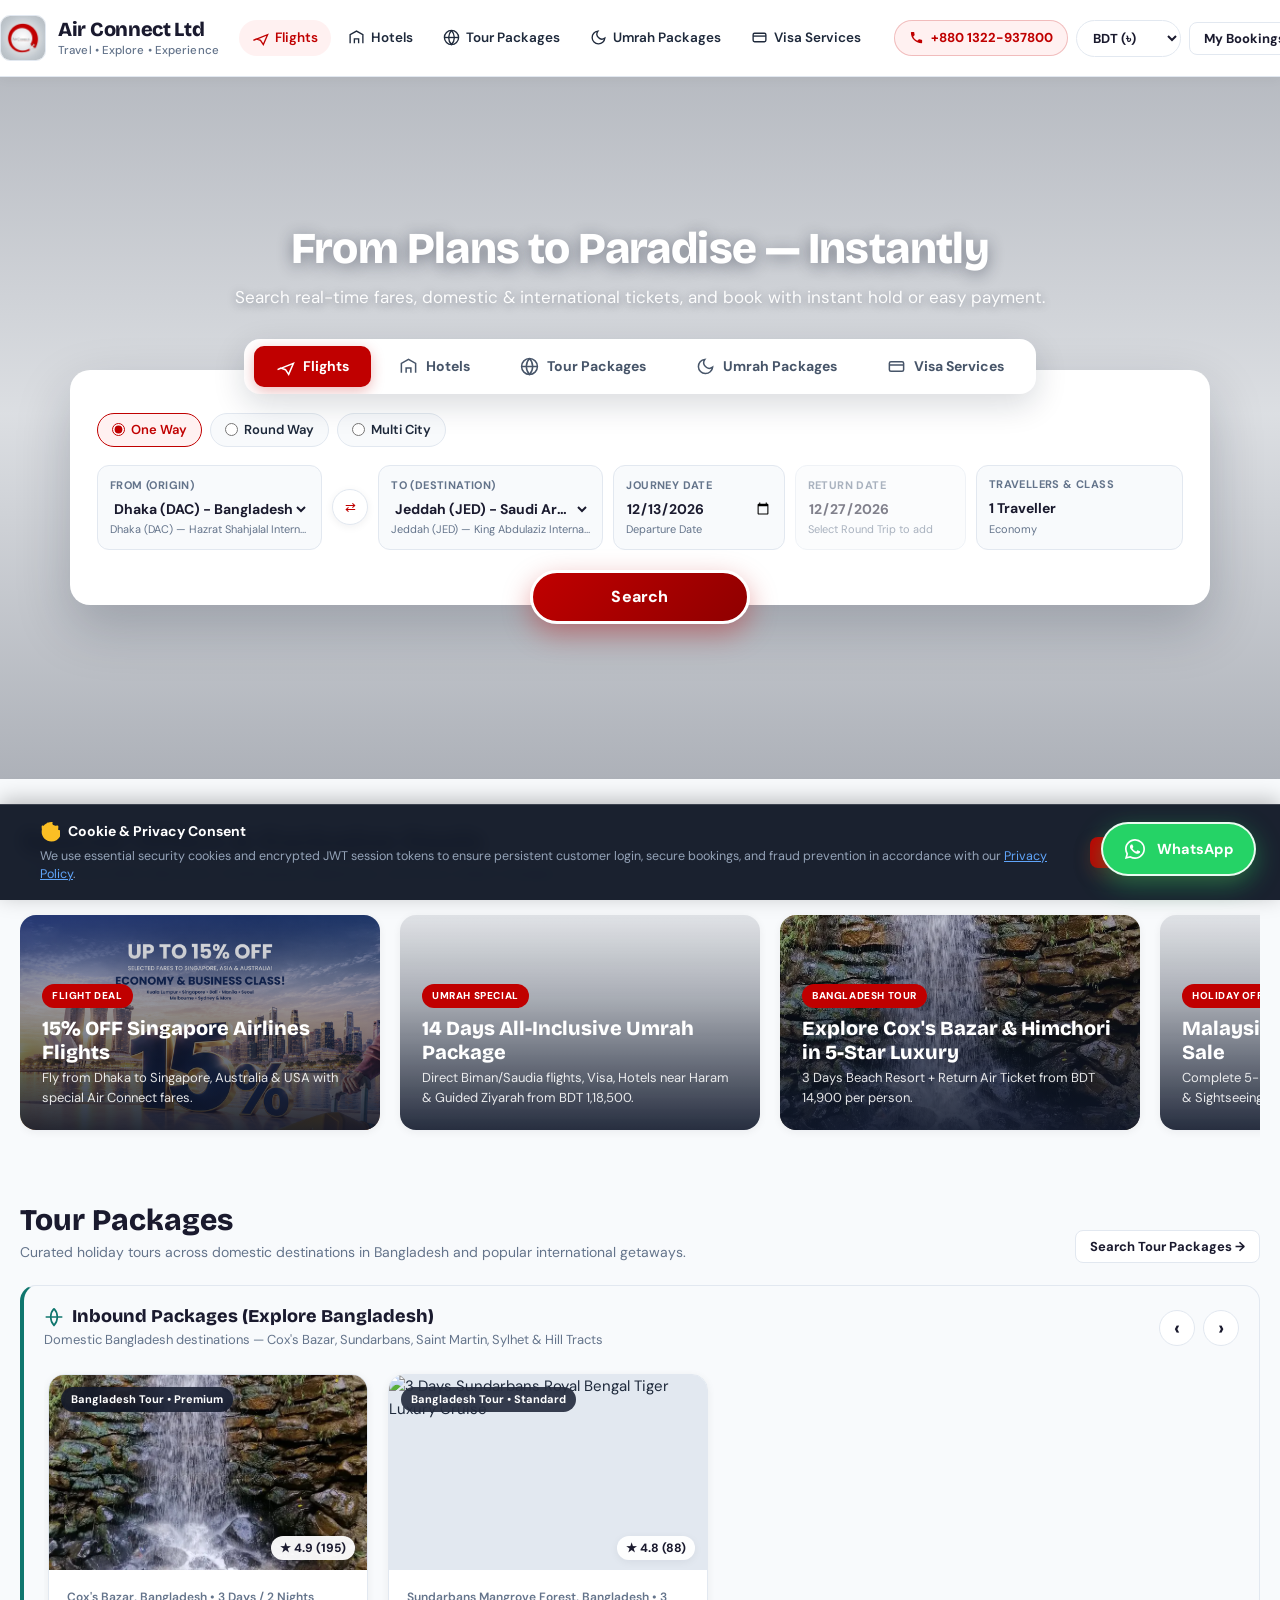
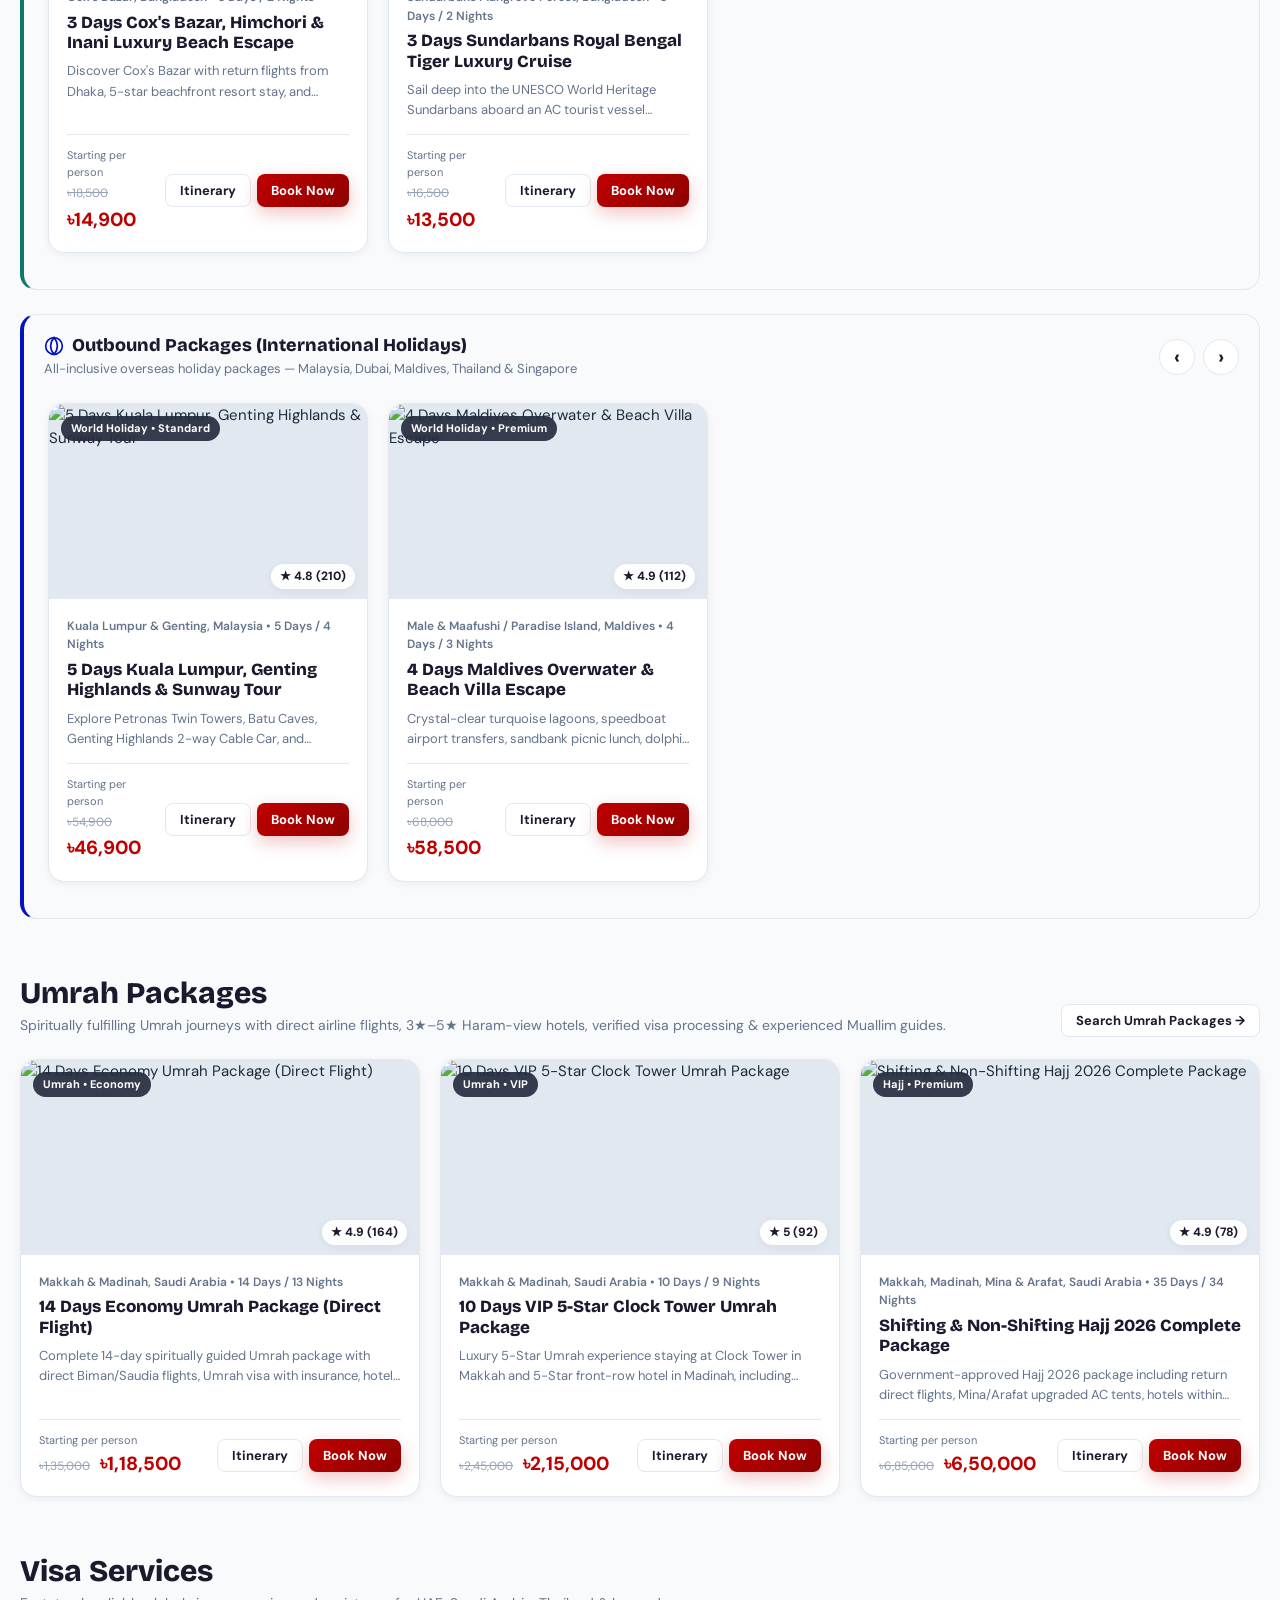
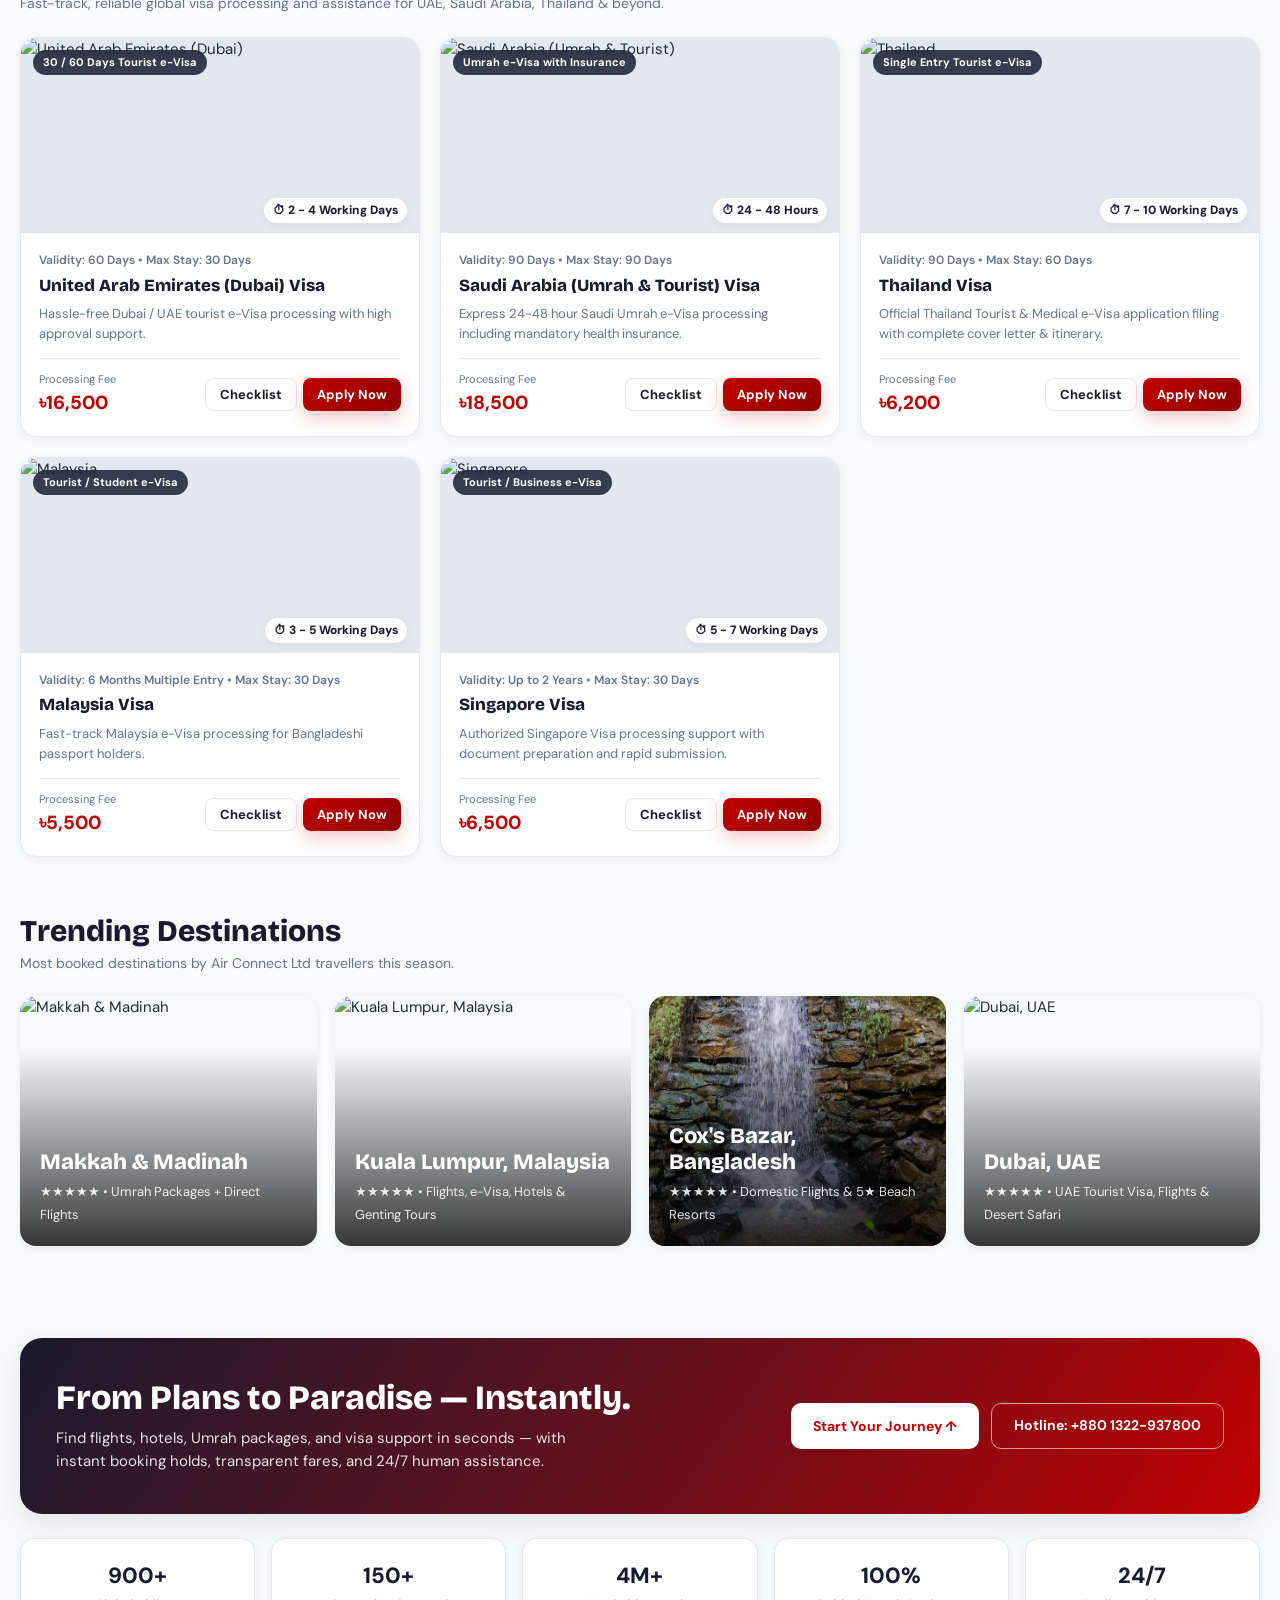
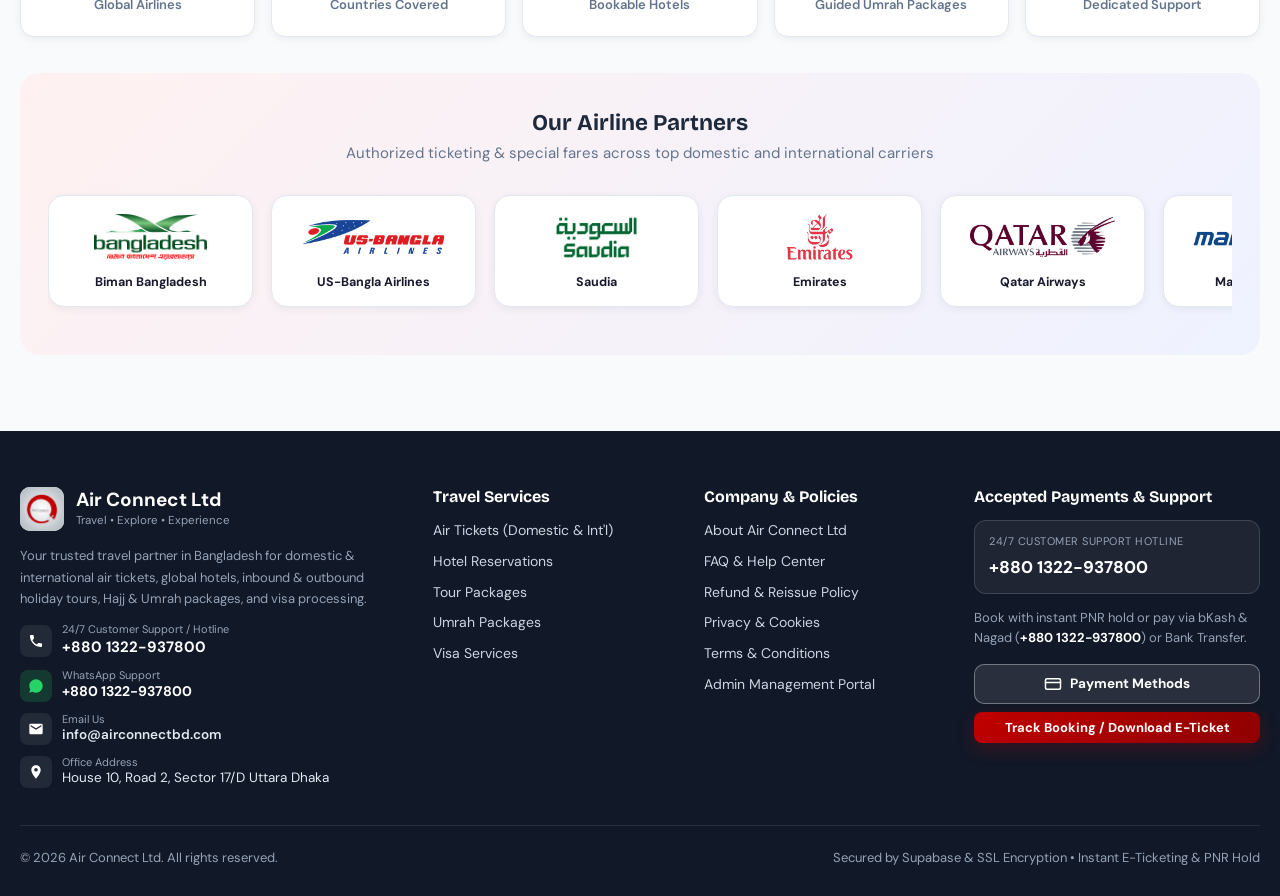
==== commit eb851328: "UI: keep only single "Accept All Cookies" button in consent banner" ====
--- a/index.html
+++ b/index.html
@@ -518,7 +518,6 @@
         <p>We use essential security cookies and encrypted JWT session tokens to ensure persistent customer login, secure bookings, and fraud prevention in accordance with our <a href="javascript:void(0)" onclick="window.ACPortal.openInfoModal('privacy')">Privacy Policy</a>.</p>
       </div>
       <div class="cookie-consent-actions">
-        <button type="button" class="btn btn-outline btn-sm" style="color:#fff;border-color:rgba(255,255,255,0.4)" onclick="window.ACPortal.openInfoModal('privacy')">Preferences</button>
         <button type="button" class="btn btn-primary btn-sm" onclick="window.AC.acceptCookies()">Accept All Cookies</button>
       </div>
     </div>
--- a/css/styles.css
+++ b/css/styles.css
@@ -2601,8 +2601,97 @@
     justify-content: flex-start;
     width: 100%;
   }
+  .header-actions {
+    flex-wrap: wrap;
+    gap: 8px;
+  }
+  .catalog-grid {
+    grid-template-columns: repeat(auto-fill, minmax(min(100%, 280px), 1fr));
+  }
+  .bank-details-grid {
+    grid-template-columns: repeat(auto-fit, minmax(min(100%, 180px), 1fr));
+  }
+  .ac-modal {
+    padding: 22px 16px;
+    border-radius: 16px;
+  }
+  .ac-modal-backdrop {
+    padding: 12px;
+  }
+  .search-submit-btn {
+    width: 100%;
+    max-width: 320px;
+  }
+  .cookie-consent-inner {
+    flex-direction: column;
+    align-items: flex-start;
+    gap: 12px;
+  }
+  .cookie-consent-actions {
+    width: 100%;
+  }
+  .cookie-consent-actions .btn {
+    width: 100%;
+  }
   .footer-grid {
     grid-template-columns: 1fr;
+  }
+}
+
+@media (max-width: 480px) {
+  .ota-header-inner {
+    gap: 10px;
+  }
+  .brand-logo-img {
+    width: 38px;
+    height: 38px;
+  }
+  .brand-logo-text strong {
+    font-size: 16px;
+  }
+  .brand-logo-text small {
+    font-size: 10px;
+  }
+  .header-actions {
+    width: 100%;
+    justify-content: space-between;
+    gap: 6px;
+  }
+  .header-hotline-pill {
+    padding: 6px 9px;
+    font-size: 11.5px;
+    gap: 5px;
+  }
+  .currency-select {
+    padding: 6px 8px;
+    font-size: 12px;
+  }
+  #header-auth-area .btn-sm {
+    padding: 6px 10px;
+    font-size: 12px;
+  }
+  .hero-banner {
+    min-height: 440px;
+    padding: 28px 12px 56px;
+  }
+  .search-card {
+    padding: 28px 12px 28px;
+    border-radius: 16px;
+  }
+  .search-tab-btn {
+    padding: 9px 14px;
+    font-size: 12.5px;
+    gap: 6px;
+  }
+  .interactive-slider-viewport .catalog-card {
+    flex: 0 0 260px;
+    width: 260px;
+  }
+  .wa-float {
+    bottom: 14px;
+    right: 14px;
+    padding: 10px 14px;
+    font-size: 12.5px;
   }
 }
 
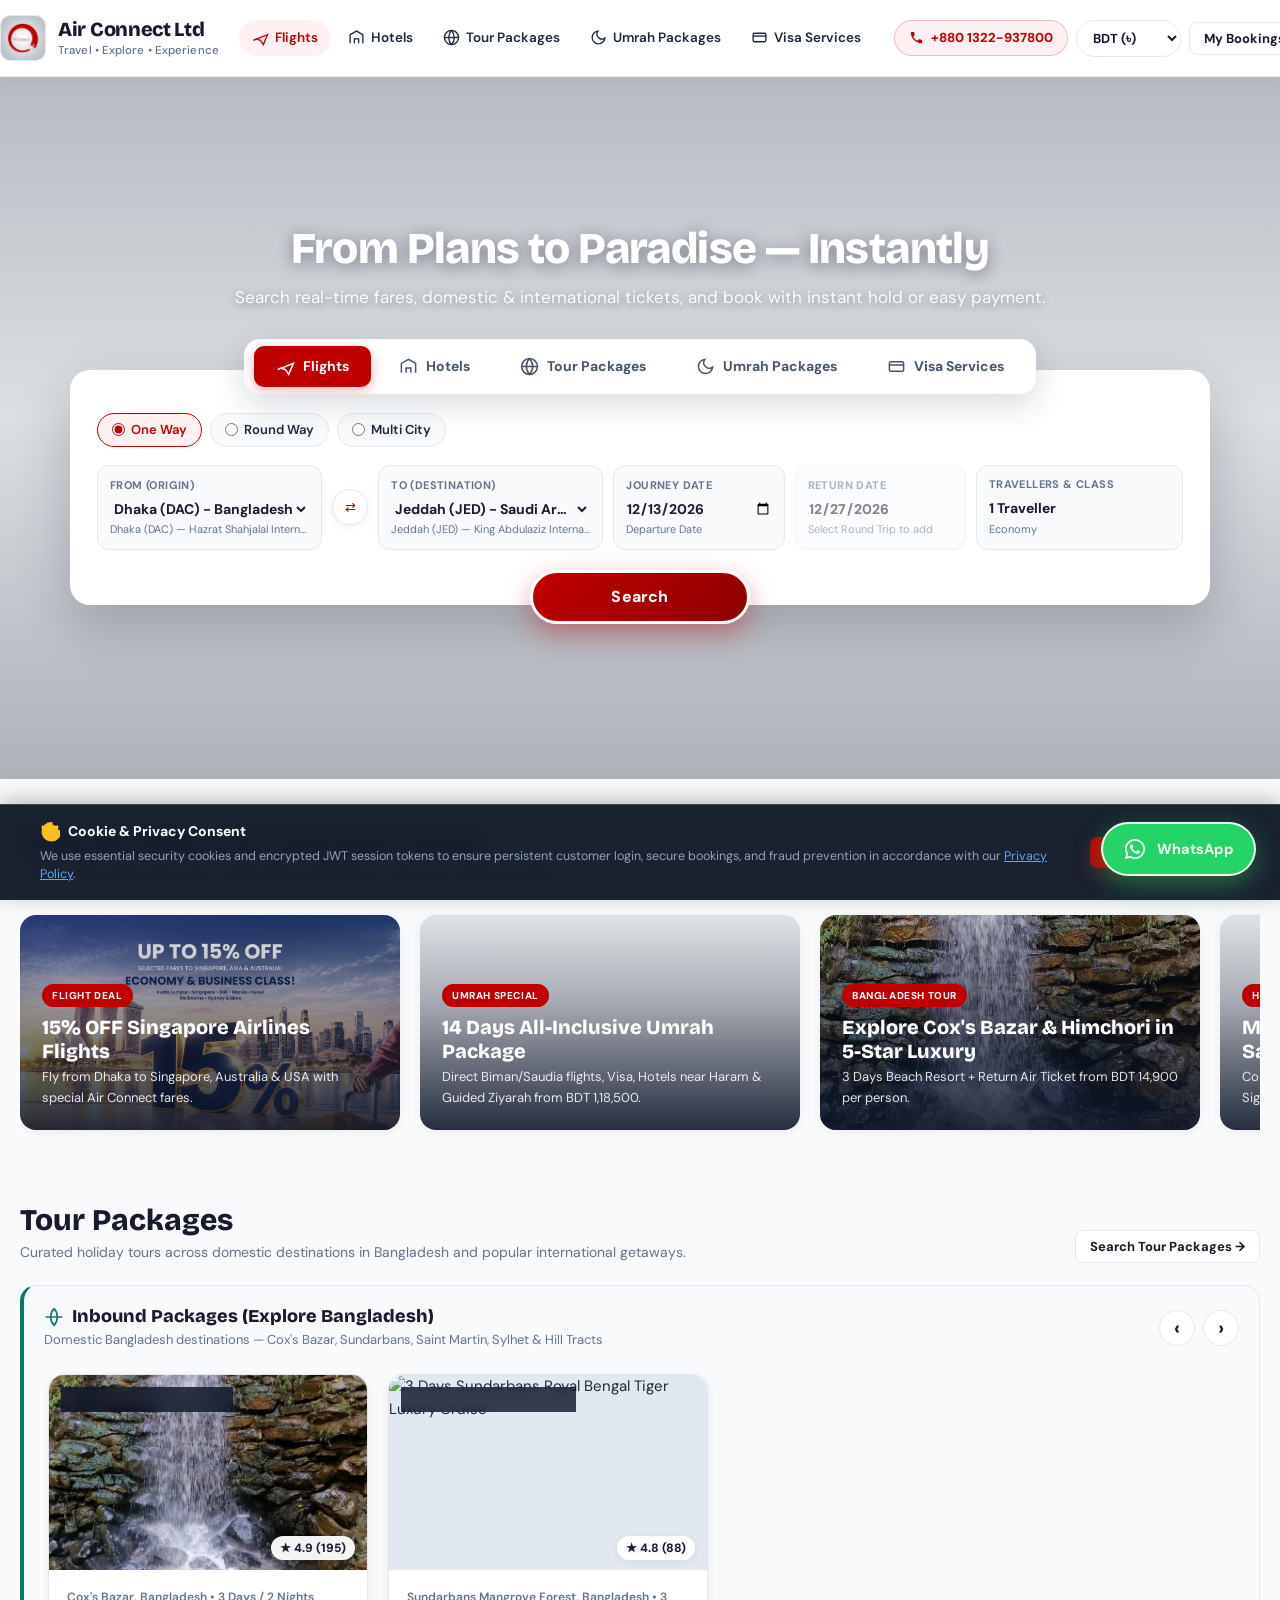
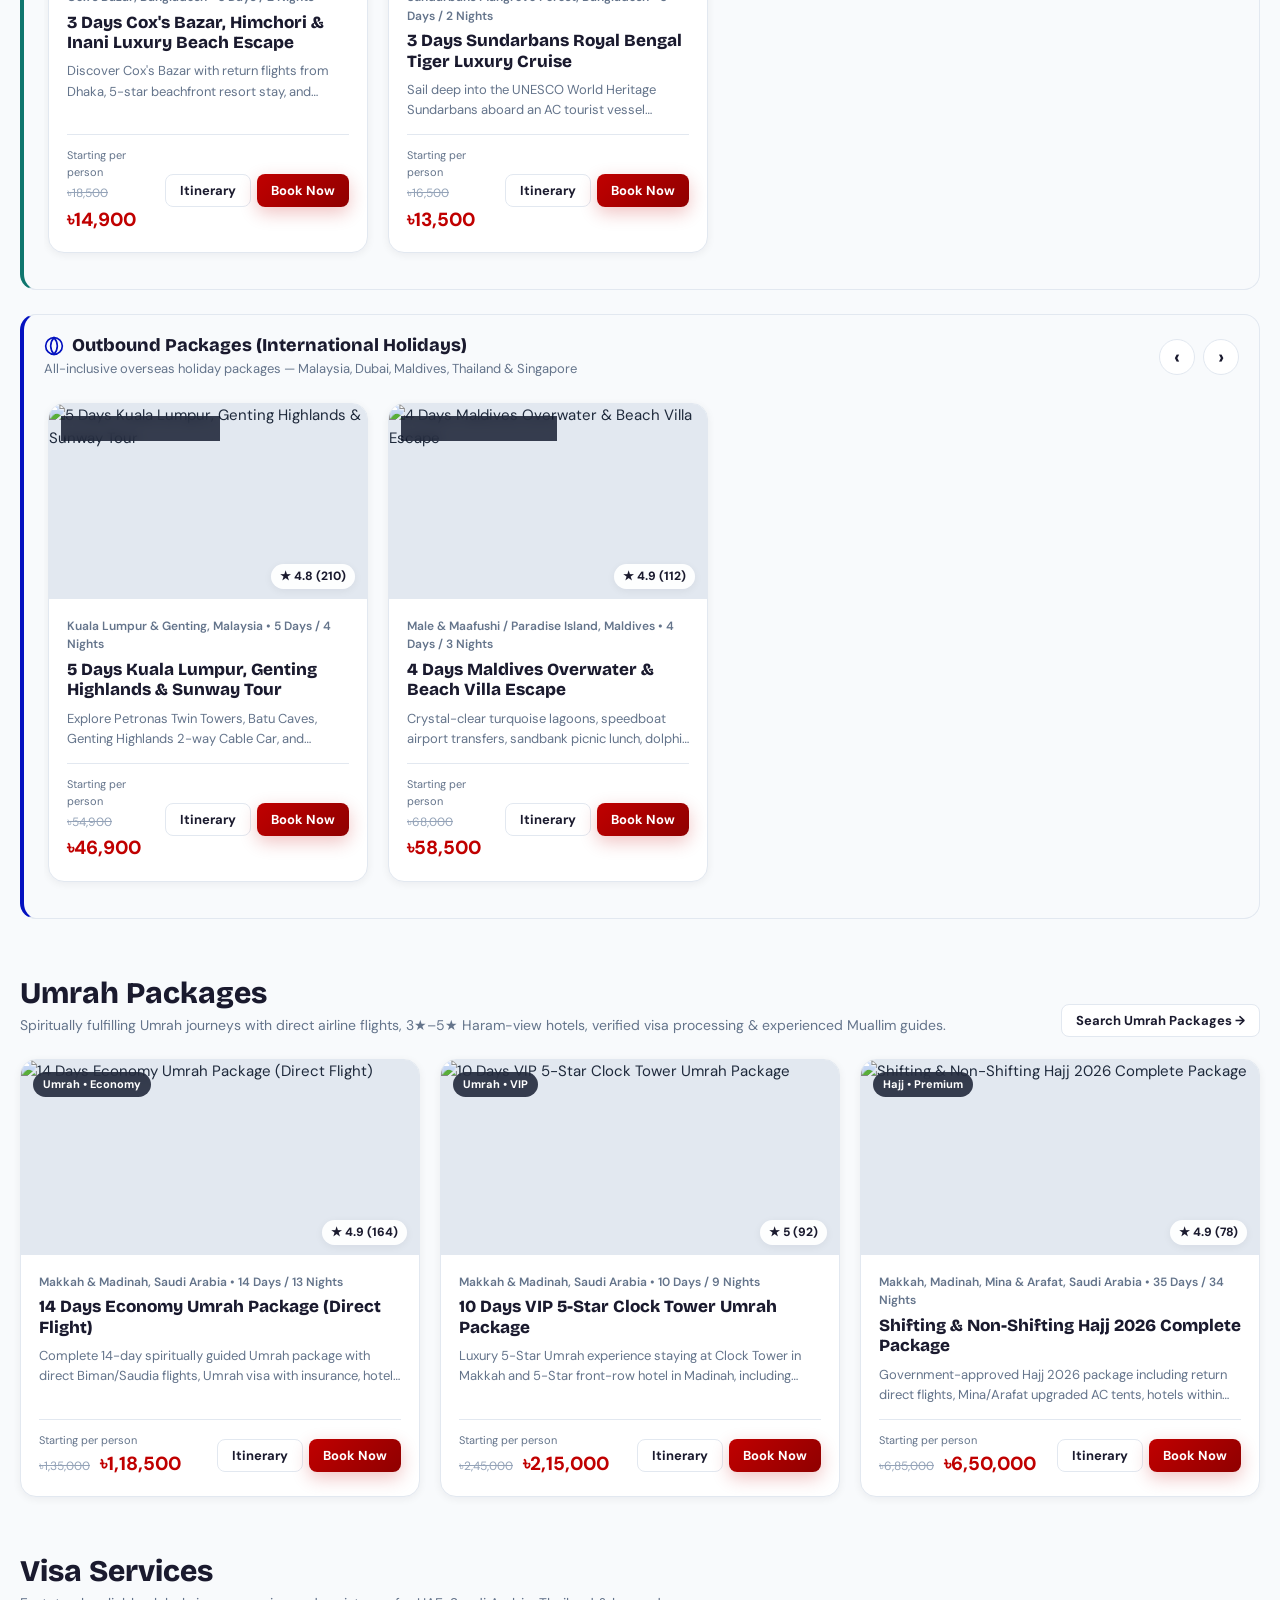
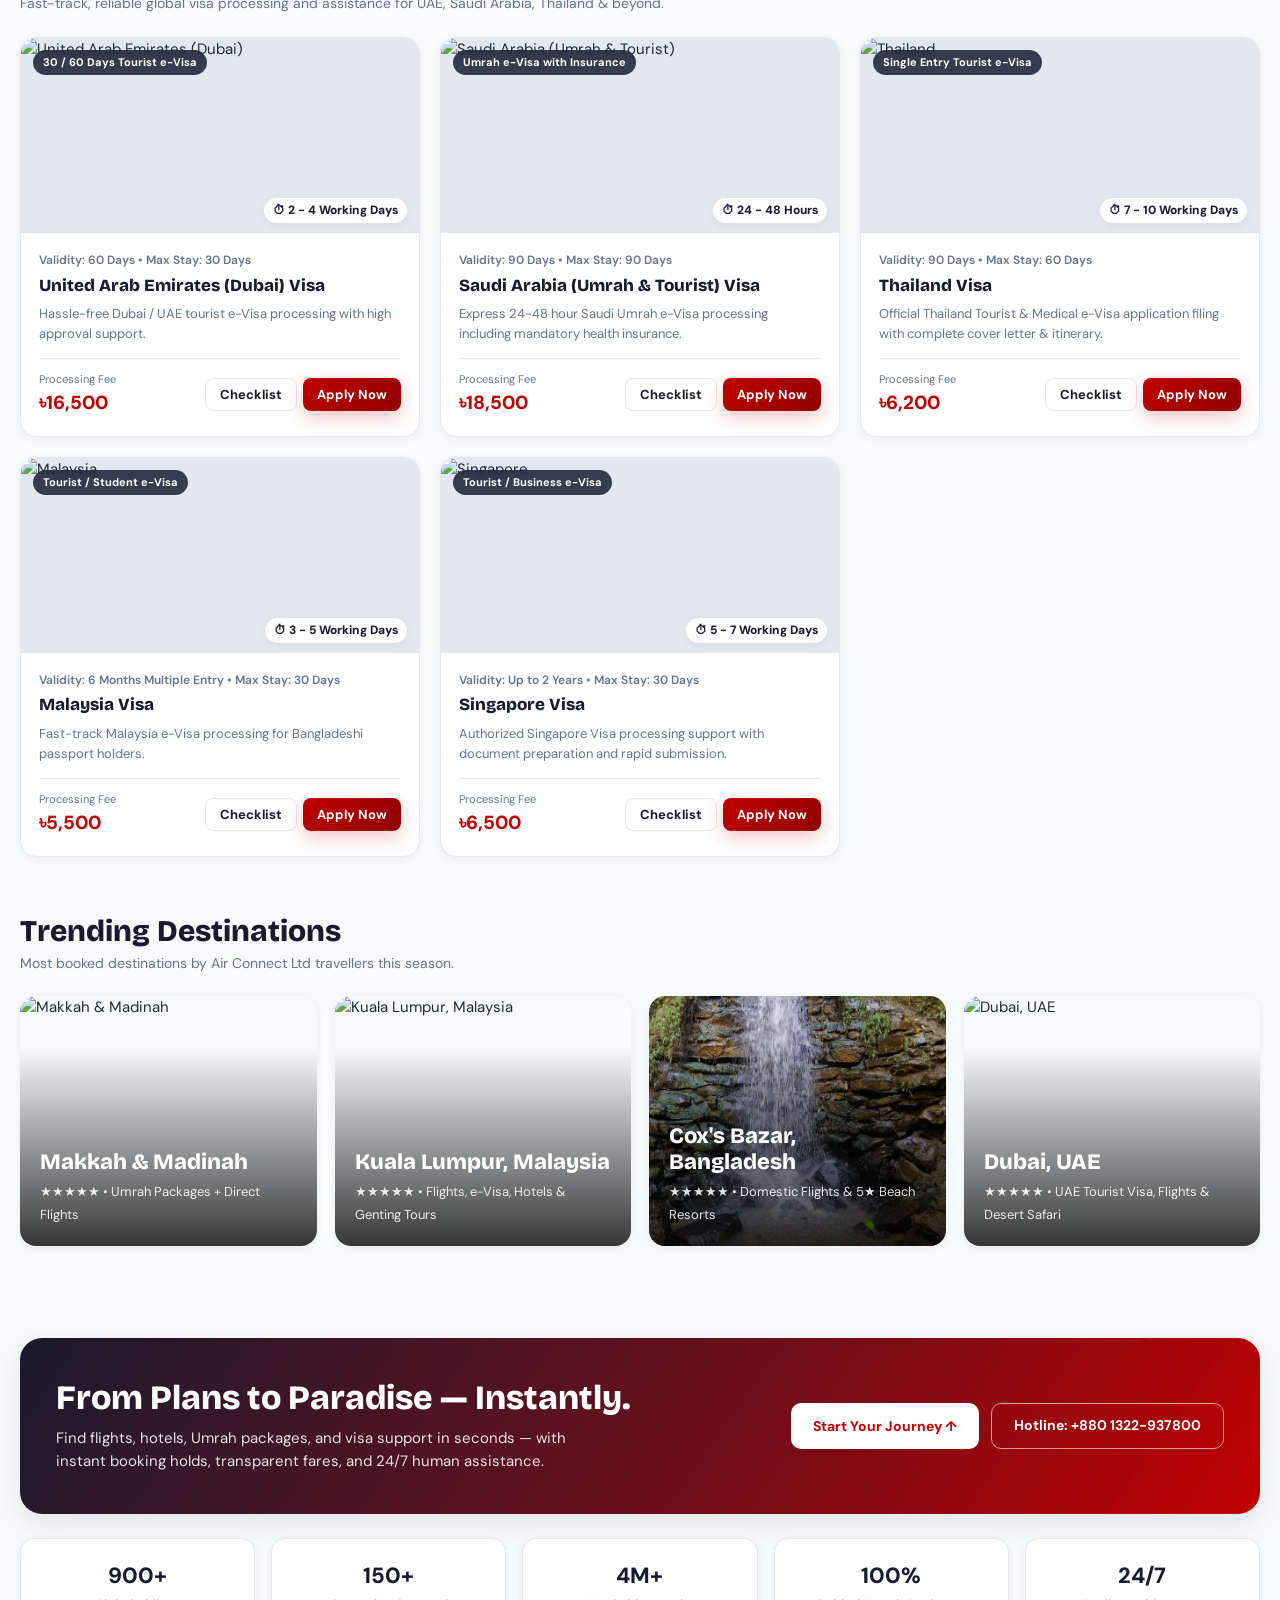
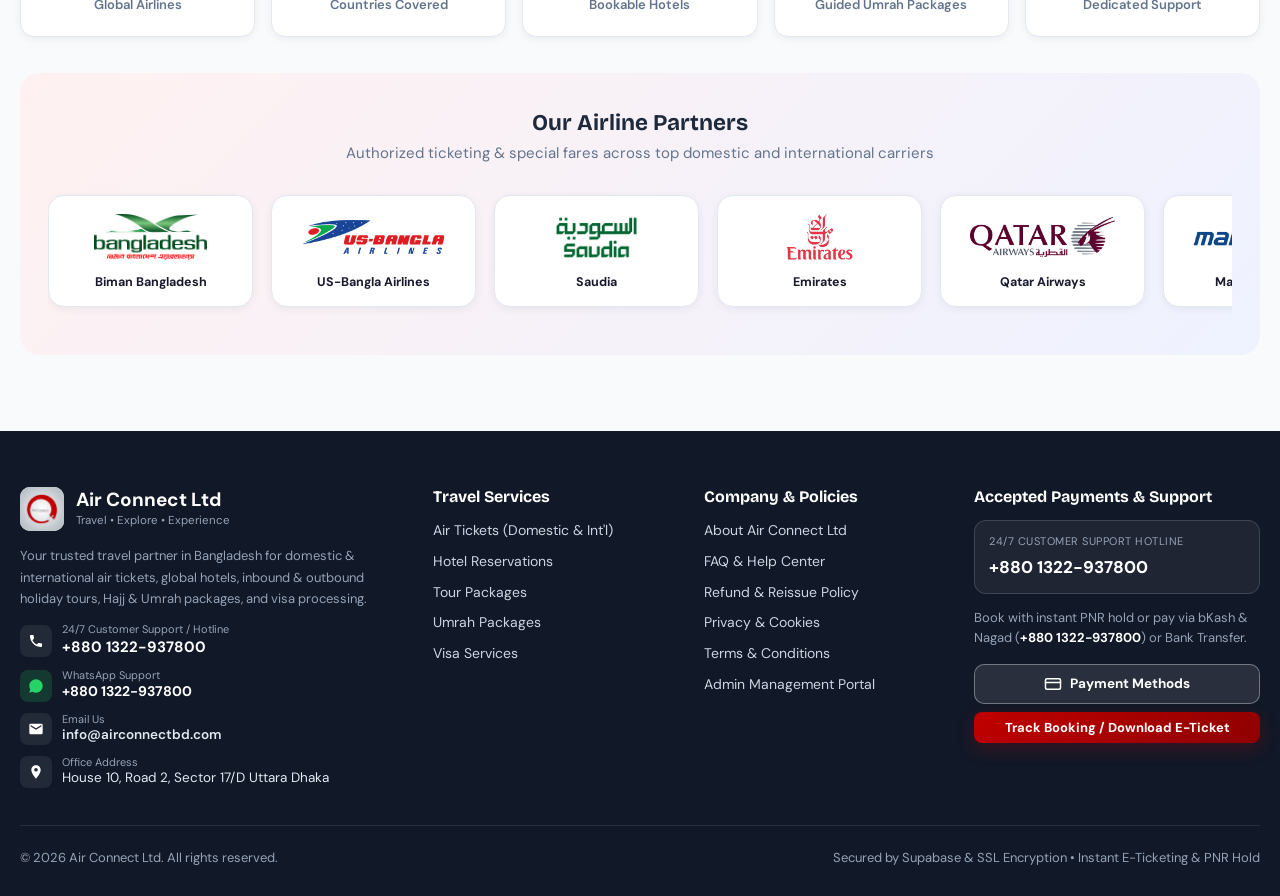
==== commit 9481b8ab: "UI: add horizontal navigation arrow controls (‹ and ›) and interactive touch/drag slider to Special " ====
--- a/index.html
+++ b/index.html
@@ -125,8 +125,12 @@
             <h2>Special Offers &amp; Exclusive Deals</h2>
             <p>Limited-time airline discounts, Umrah group departures, and luxury beach escapes.</p>
           </div>
-        </div>
-        <div class="offers-grid" id="home-offers-grid"></div>
+          <div class="slider-nav-arrows">
+            <button type="button" class="slider-arrow-btn" onclick="window.ACSearch.slideCarousel('home-offers-grid', -1)" aria-label="Previous Special Offers">‹</button>
+            <button type="button" class="slider-arrow-btn" onclick="window.ACSearch.slideCarousel('home-offers-grid', 1)" aria-label="Next Special Offers">›</button>
+          </div>
+        </div>
+        <div class="interactive-slider-viewport offers-slider-viewport" id="home-offers-grid"></div>
       </div>
     </section>
 
--- a/css/styles.css
+++ b/css/styles.css
@@ -1318,6 +1318,12 @@
   scroll-snap-align: start;
 }
 
+.interactive-slider-viewport .offer-banner-card {
+  flex: 0 0 380px;
+  width: 380px;
+  scroll-snap-align: start;
+}
+
 .interactive-slider-viewport.is-dragging {
   cursor: grabbing;
   user-select: none;
@@ -1361,6 +1367,10 @@
   .interactive-slider-viewport .catalog-card {
     flex: 0 0 280px;
     width: 280px;
+  }
+  .interactive-slider-viewport .offer-banner-card {
+    flex: 0 0 300px;
+    width: 300px;
   }
 }
 
@@ -2687,6 +2697,10 @@
     flex: 0 0 260px;
     width: 260px;
   }
+  .interactive-slider-viewport .offer-banner-card {
+    flex: 0 0 270px;
+    width: 270px;
+  }
   .wa-float {
     bottom: 14px;
     right: 14px;
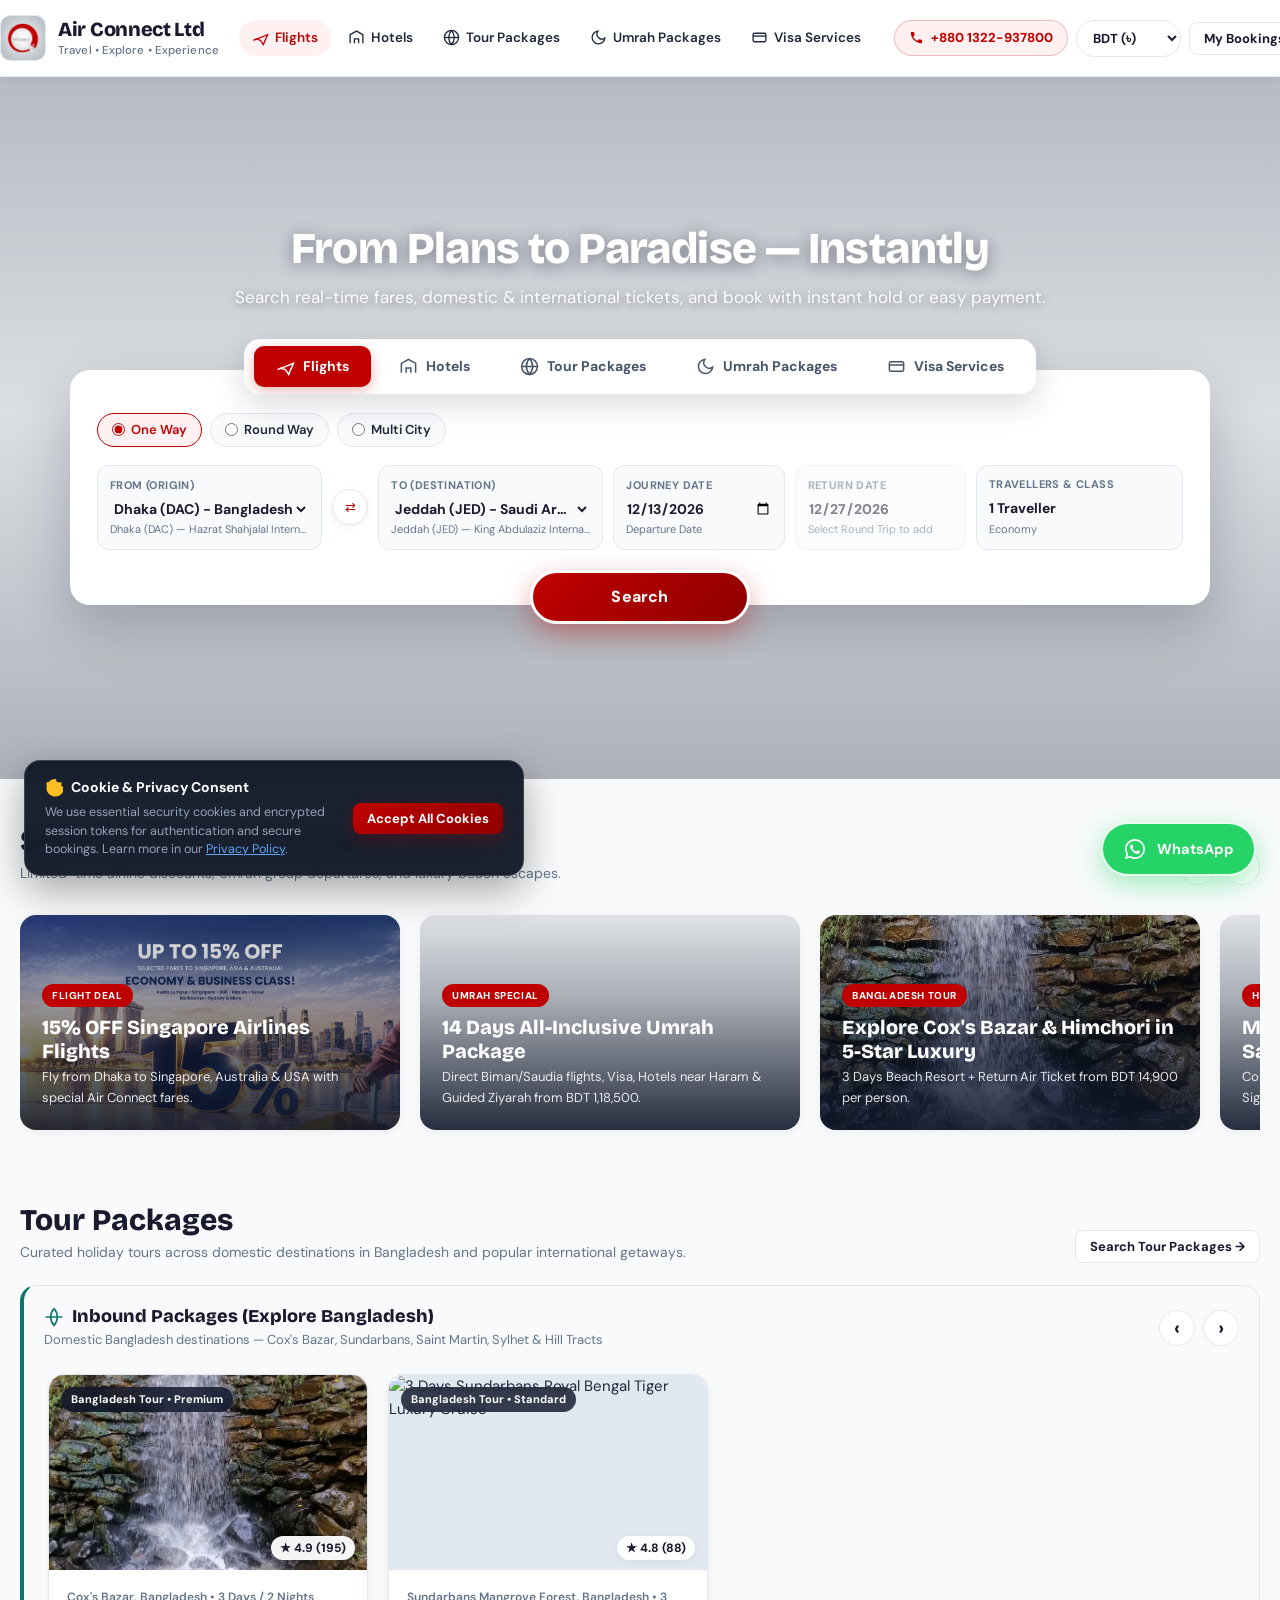
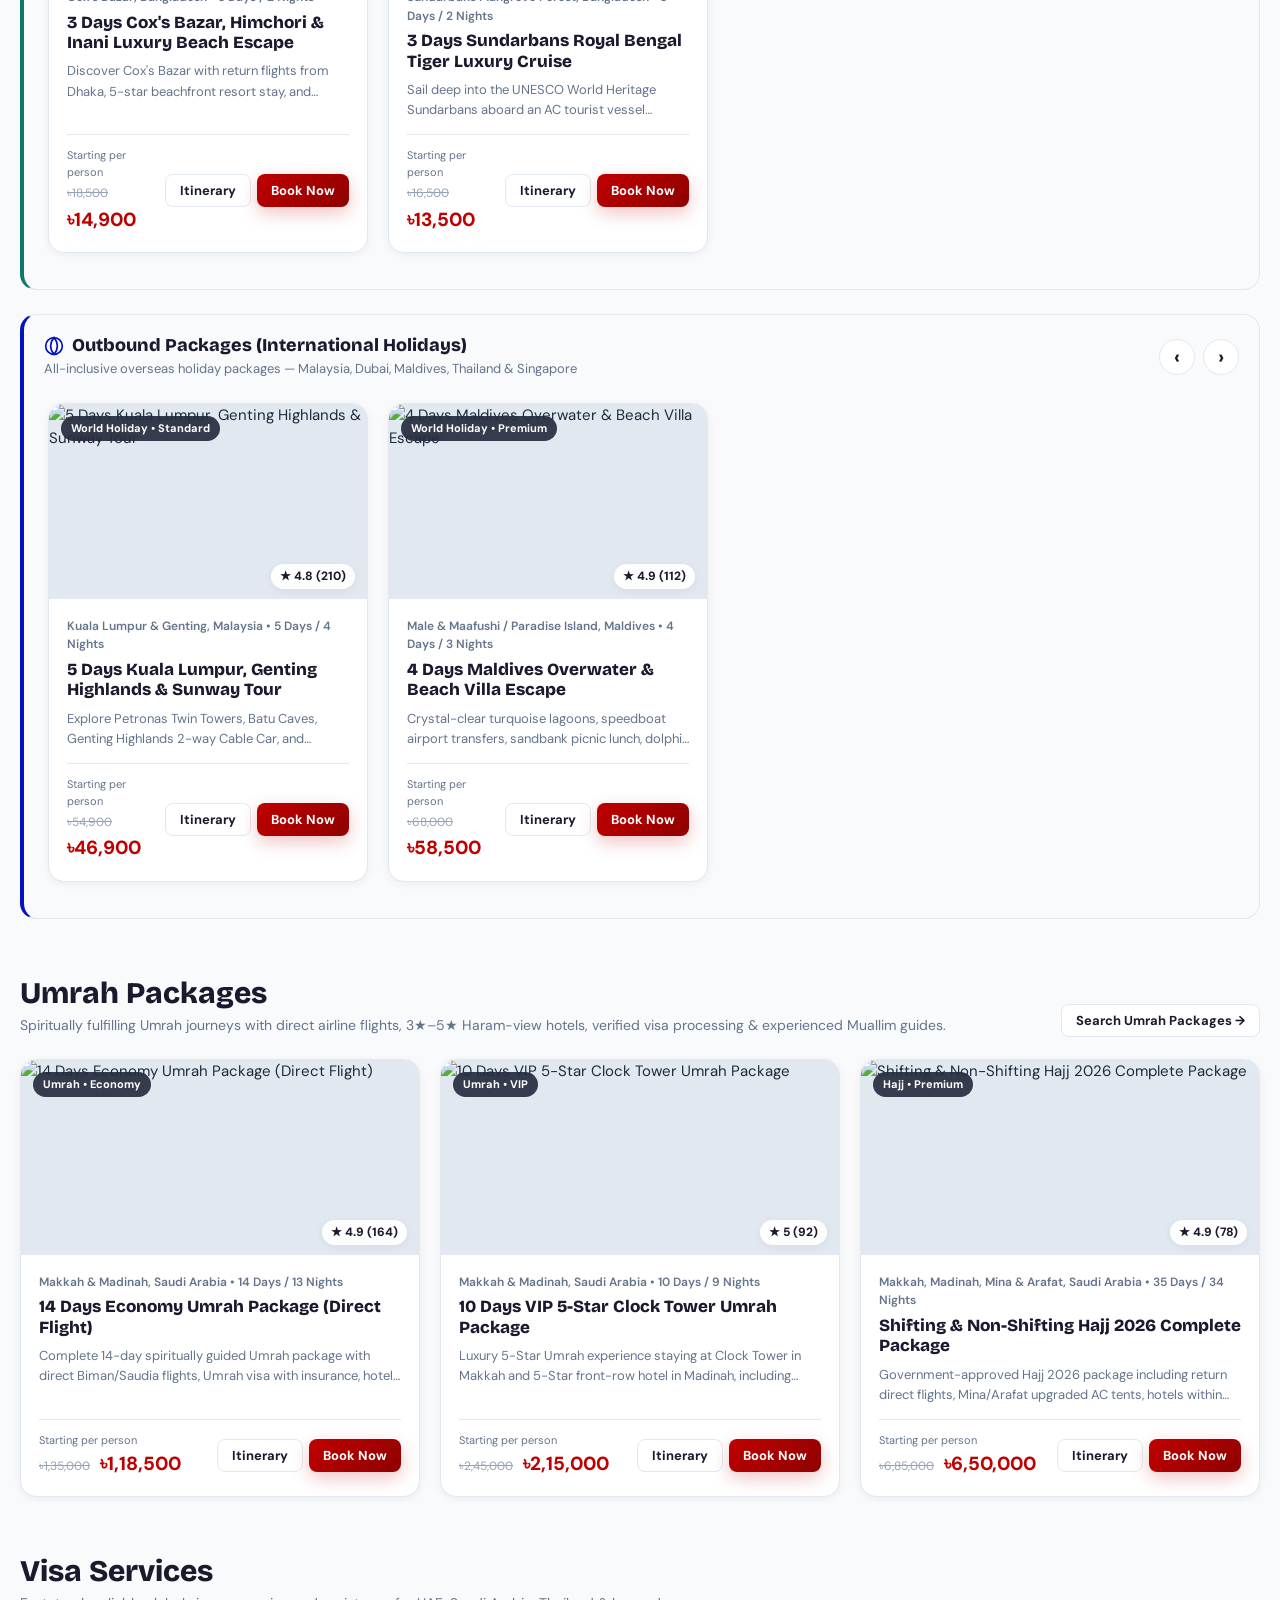
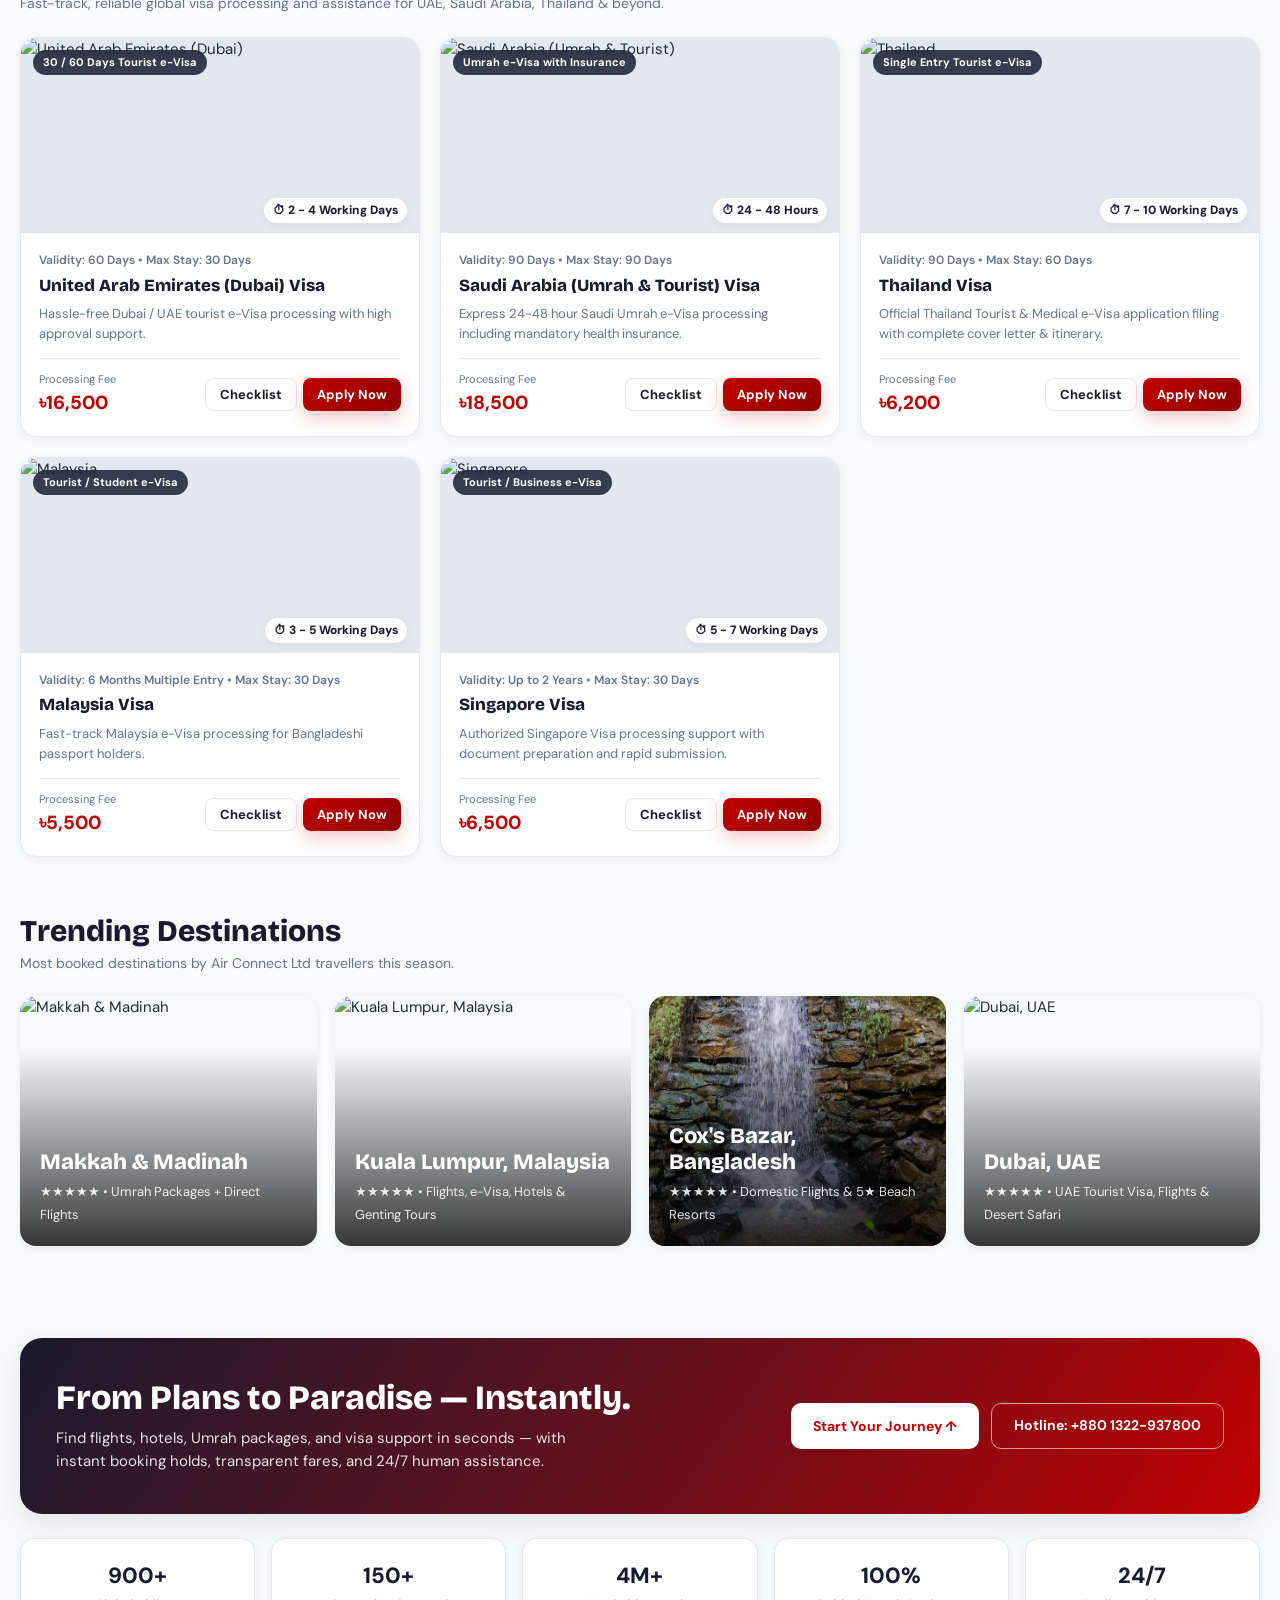
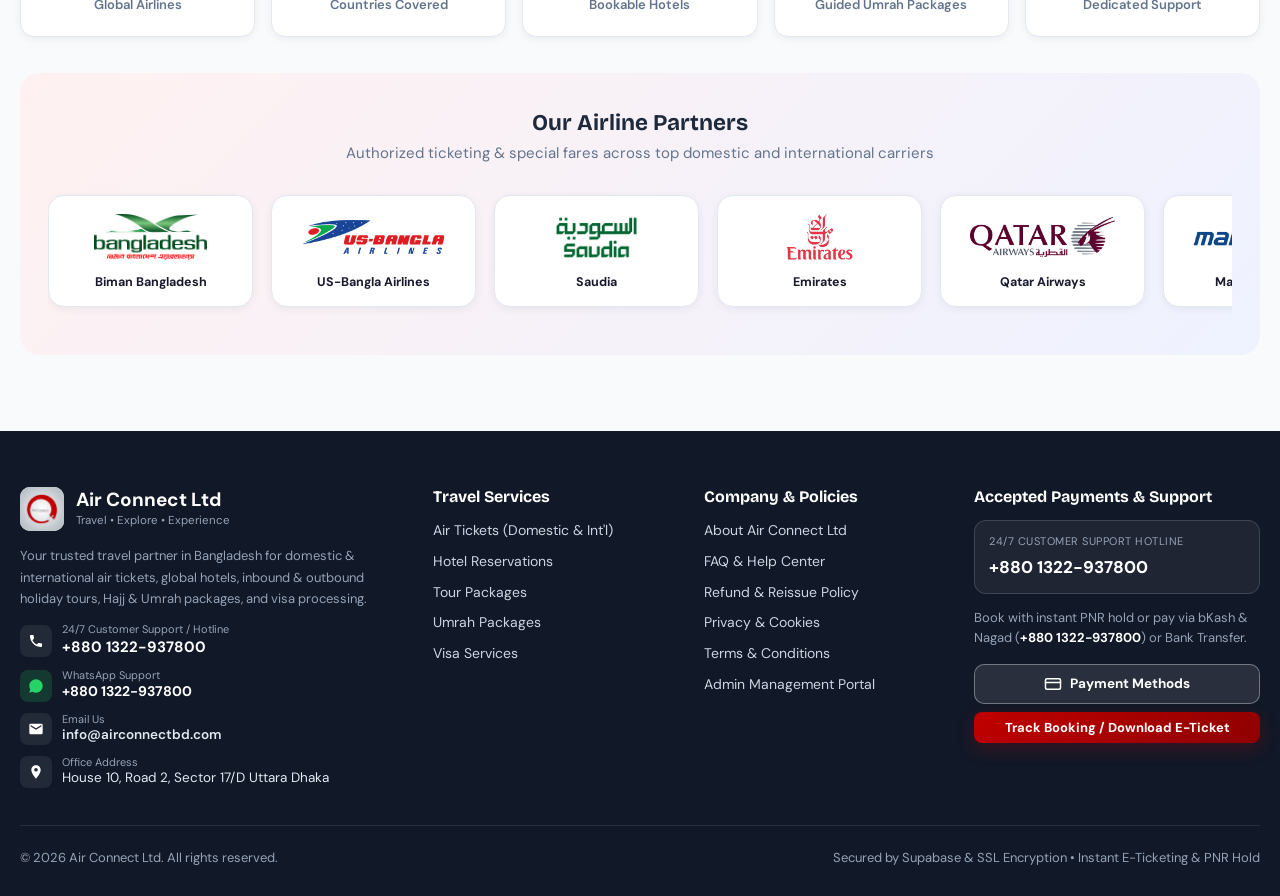
==== commit df0cb6d8: "Mobile: shorten cookie consent text and position banner above floating WhatsApp button" ====
--- a/index.html
+++ b/index.html
@@ -513,13 +513,13 @@
 
   <!-- Standard Cookie Consent Banner -->
   <div id="cookie-consent-banner" class="cookie-consent-banner" hidden>
-    <div class="container cookie-consent-inner">
+    <div class="cookie-consent-inner">
       <div class="cookie-consent-text">
         <div class="cookie-consent-title">
-          <svg viewBox="0 0 24 24" width="20" height="20" fill="currentColor" aria-hidden="true"><path d="M12 2C6.48 2 2 6.48 2 12s4.48 10 10 10 10-4.48 10-10c0-.5-.04-1-.11-1.48-.48.24-1.02.38-1.59.38-1.88 0-3.41-1.53-3.41-3.41 0-.61.16-1.18.44-1.68-.42-.07-.86-.11-1.33-.11-3.87 0-7-3.13-7-7 0-.47.04-.91.11-1.33C8.61 9.64 8.04 9.8 7.43 9.8 5.55 9.8 4.02 8.27 4.02 6.39c0-.57.14-1.11.38-1.59C3.9 4.3 3.4 4.26 2.9 4.26 2.39 4.26 2 4.65 2 5.16v1.44c0 5.52 4.48 10 10 10s10-4.48 10-10V5.16c0-.51-.39-.9-.9-.9-.5 0-1 .04-1.48.11C19.38 4.85 18.84 5 18.27 5 16.39 5 14.86 3.47 14.86 1.59c0-.57.14-1.11.38-1.59C14.74.04 14.24 0 13.74 0 7.24 0 2 5.24 2 11.74s5.24 11.74 11.74 11.74 11.74-5.24 11.74-11.74c0-.66-.06-1.3-.17-1.92-.38.12-.78.18-1.2.18-2.21 0-4-1.79-4-4 0-.42.06-.82.18-1.2-.62-.11-1.26-.17-1.92-.17z"/></svg>
+          <svg viewBox="0 0 24 24" width="18" height="18" fill="currentColor" aria-hidden="true"><path d="M12 2C6.48 2 2 6.48 2 12s4.48 10 10 10 10-4.48 10-10c0-.5-.04-1-.11-1.48-.48.24-1.02.38-1.59.38-1.88 0-3.41-1.53-3.41-3.41 0-.61.16-1.18.44-1.68-.42-.07-.86-.11-1.33-.11-3.87 0-7-3.13-7-7 0-.47.04-.91.11-1.33C8.61 9.64 8.04 9.8 7.43 9.8 5.55 9.8 4.02 8.27 4.02 6.39c0-.57.14-1.11.38-1.59C3.9 4.3 3.4 4.26 2.9 4.26 2.39 4.26 2 4.65 2 5.16v1.44c0 5.52 4.48 10 10 10s10-4.48 10-10V5.16c0-.51-.39-.9-.9-.9-.5 0-1 .04-1.48.11C19.38 4.85 18.84 5 18.27 5 16.39 5 14.86 3.47 14.86 1.59c0-.57.14-1.11.38-1.59C14.74.04 14.24 0 13.74 0 7.24 0 2 5.24 2 11.74s5.24 11.74 11.74 11.74 11.74-5.24 11.74-11.74c0-.66-.06-1.3-.17-1.92-.38.12-.78.18-1.2.18-2.21 0-4-1.79-4-4 0-.42.06-.82.18-1.2-.62-.11-1.26-.17-1.92-.17z"/></svg>
           <strong>Cookie &amp; Privacy Consent</strong>
         </div>
-        <p>We use essential security cookies and encrypted JWT session tokens to ensure persistent customer login, secure bookings, and fraud prevention in accordance with our <a href="javascript:void(0)" onclick="window.ACPortal.openInfoModal('privacy')">Privacy Policy</a>.</p>
+        <p>We use essential security cookies and encrypted session tokens for authentication and secure bookings. Learn more in our <a href="javascript:void(0)" onclick="window.ACPortal.openInfoModal('privacy')">Privacy Policy</a>.</p>
       </div>
       <div class="cookie-consent-actions">
         <button type="button" class="btn btn-primary btn-sm" onclick="window.AC.acceptCookies()">Accept All Cookies</button>
--- a/css/styles.css
+++ b/css/styles.css
@@ -2632,16 +2632,30 @@
     width: 100%;
     max-width: 320px;
   }
+  .cookie-consent-banner {
+    bottom: 74px;
+    left: 12px;
+    right: 12px;
+    max-width: 440px;
+    margin: 0 auto;
+    padding: 13px 16px;
+    border-radius: 14px;
+  }
   .cookie-consent-inner {
     flex-direction: column;
-    align-items: flex-start;
-    gap: 12px;
+    align-items: stretch;
+    gap: 10px;
+  }
+  .cookie-consent-text {
+    min-width: 0;
   }
   .cookie-consent-actions {
     width: 100%;
   }
   .cookie-consent-actions .btn {
     width: 100%;
+    padding: 9px 16px;
+    font-size: 13px;
   }
   .footer-grid {
     grid-template-columns: 1fr;
@@ -2706,6 +2720,24 @@
     right: 14px;
     padding: 10px 14px;
     font-size: 12.5px;
+  }
+  .cookie-consent-banner {
+    bottom: 68px;
+    left: 10px;
+    right: 10px;
+    padding: 11px 13px;
+    border-radius: 13px;
+  }
+  .cookie-consent-title {
+    font-size: 13px;
+  }
+  .cookie-consent-text p {
+    font-size: 11.5px;
+    line-height: 1.4;
+  }
+  .cookie-consent-actions .btn {
+    padding: 8px 14px;
+    font-size: 12px;
   }
 }
 
@@ -2768,16 +2800,17 @@
 /* Cookie Consent Banner */
 .cookie-consent-banner {
   position: fixed;
-  bottom: 0;
-  left: 0;
-  right: 0;
+  bottom: 24px;
+  left: 24px;
+  max-width: 500px;
   background: rgba(17, 24, 39, 0.96);
-  backdrop-filter: blur(8px);
+  backdrop-filter: blur(10px);
   color: #e2e8f0;
   padding: 16px 20px;
   z-index: 998;
-  border-top: 1px solid rgba(255, 255, 255, 0.15);
-  box-shadow: 0 -4px 20px rgba(0, 0, 0, 0.25);
+  border: 1px solid rgba(255, 255, 255, 0.16);
+  border-radius: 16px;
+  box-shadow: 0 14px 40px rgba(0, 0, 0, 0.35);
   animation: slideUpCookie 0.3s ease-out;
 }
 
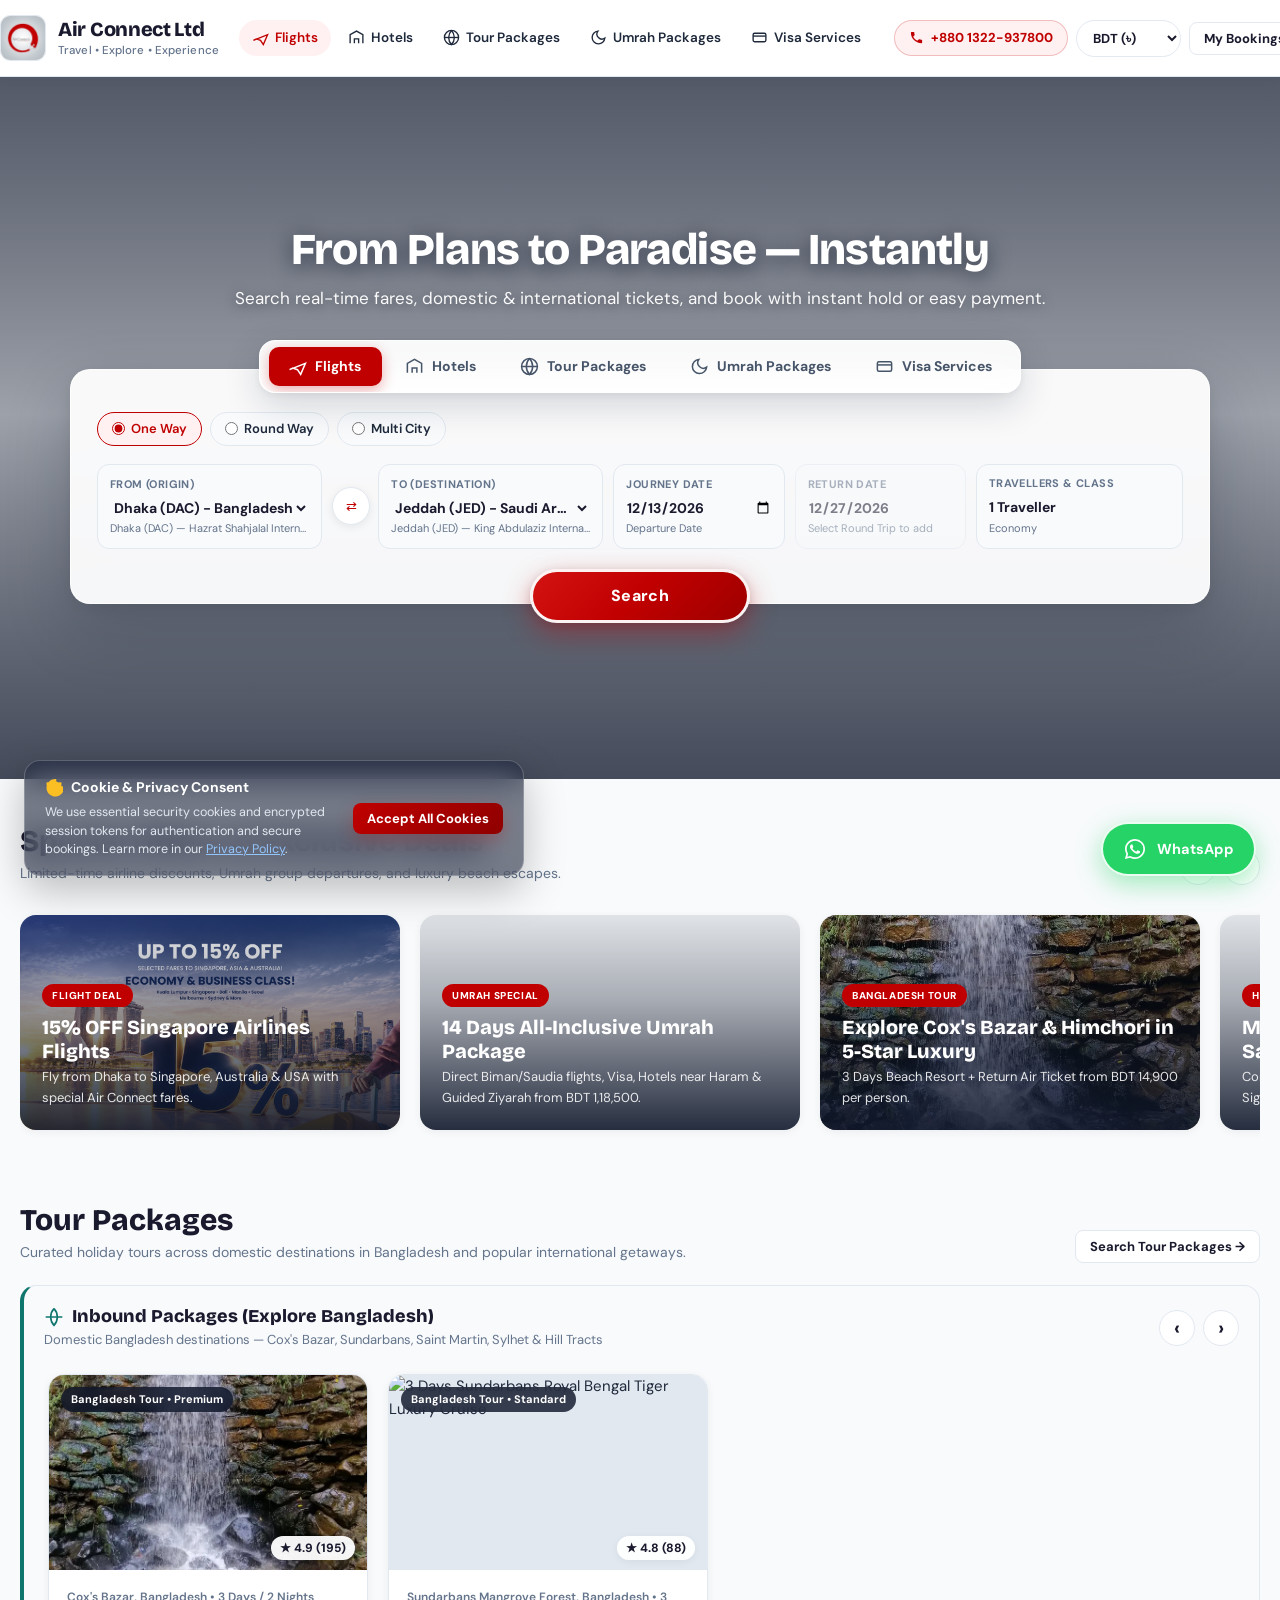
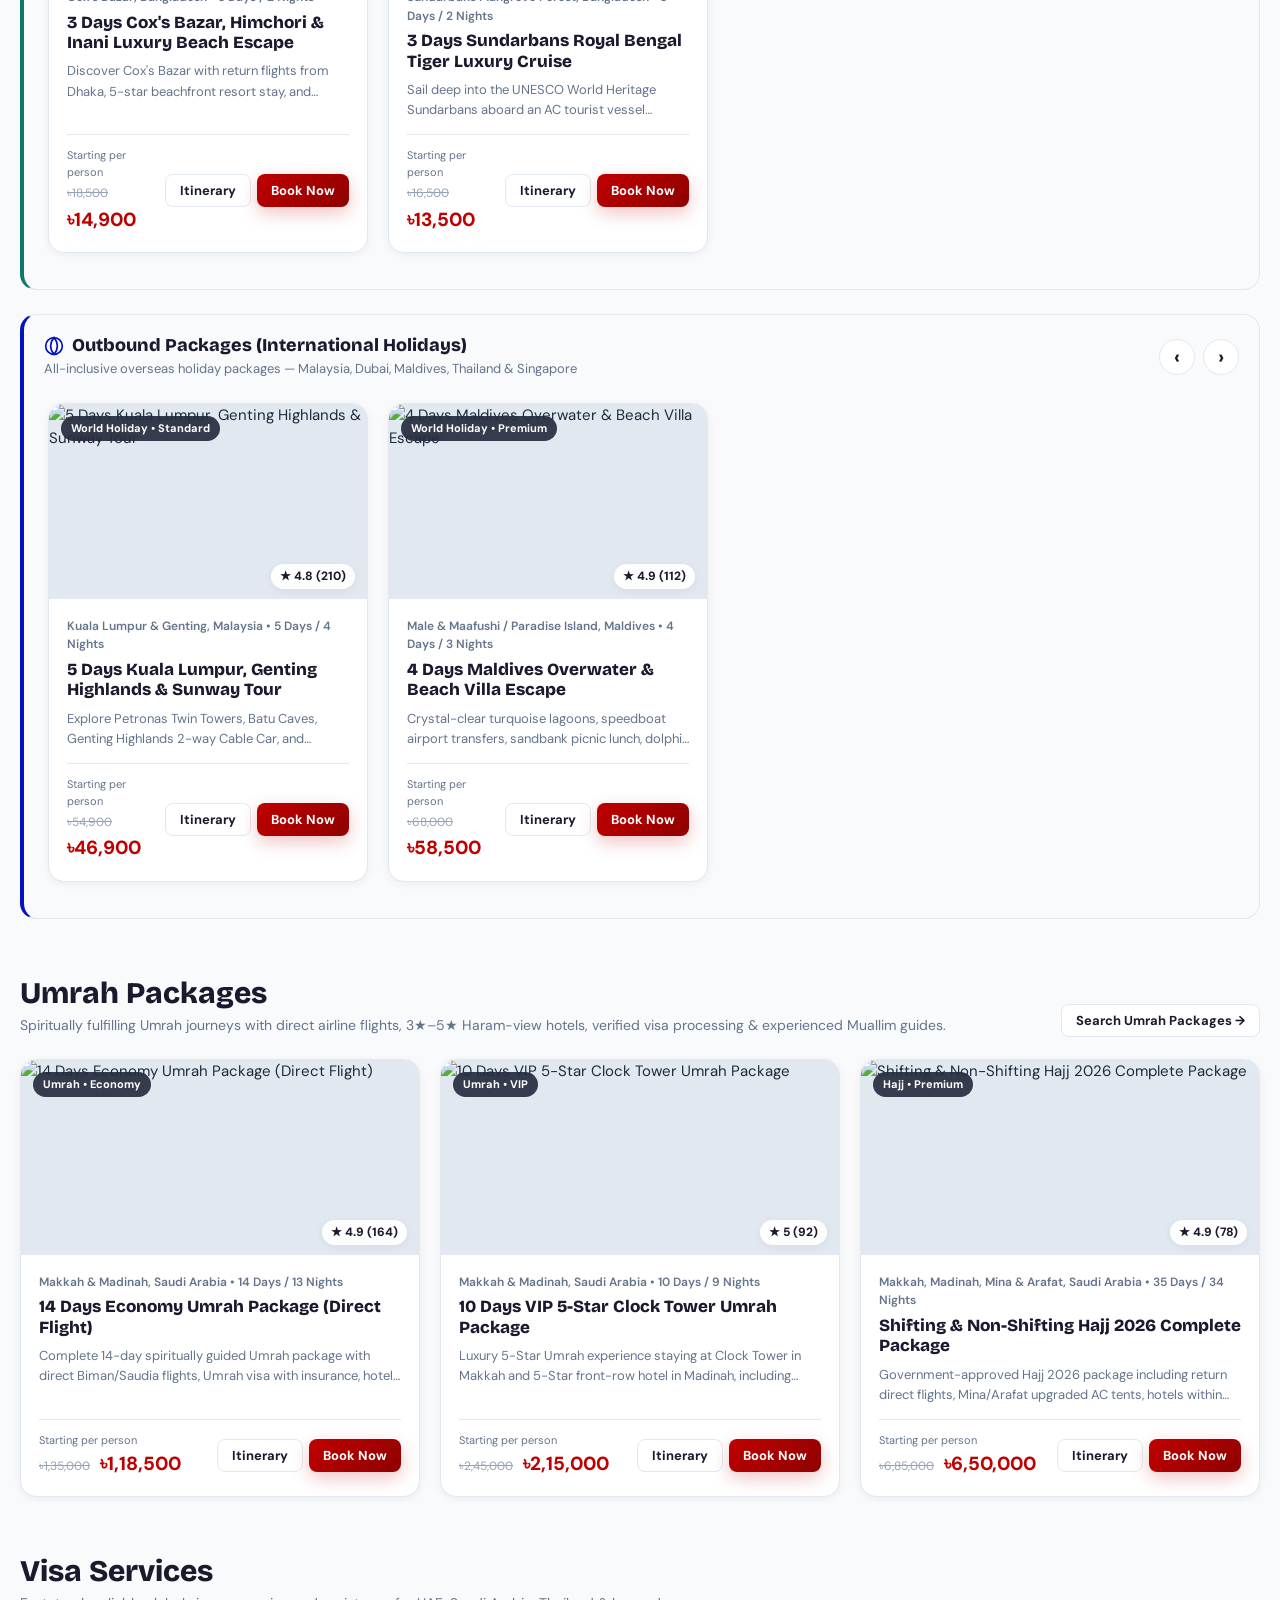
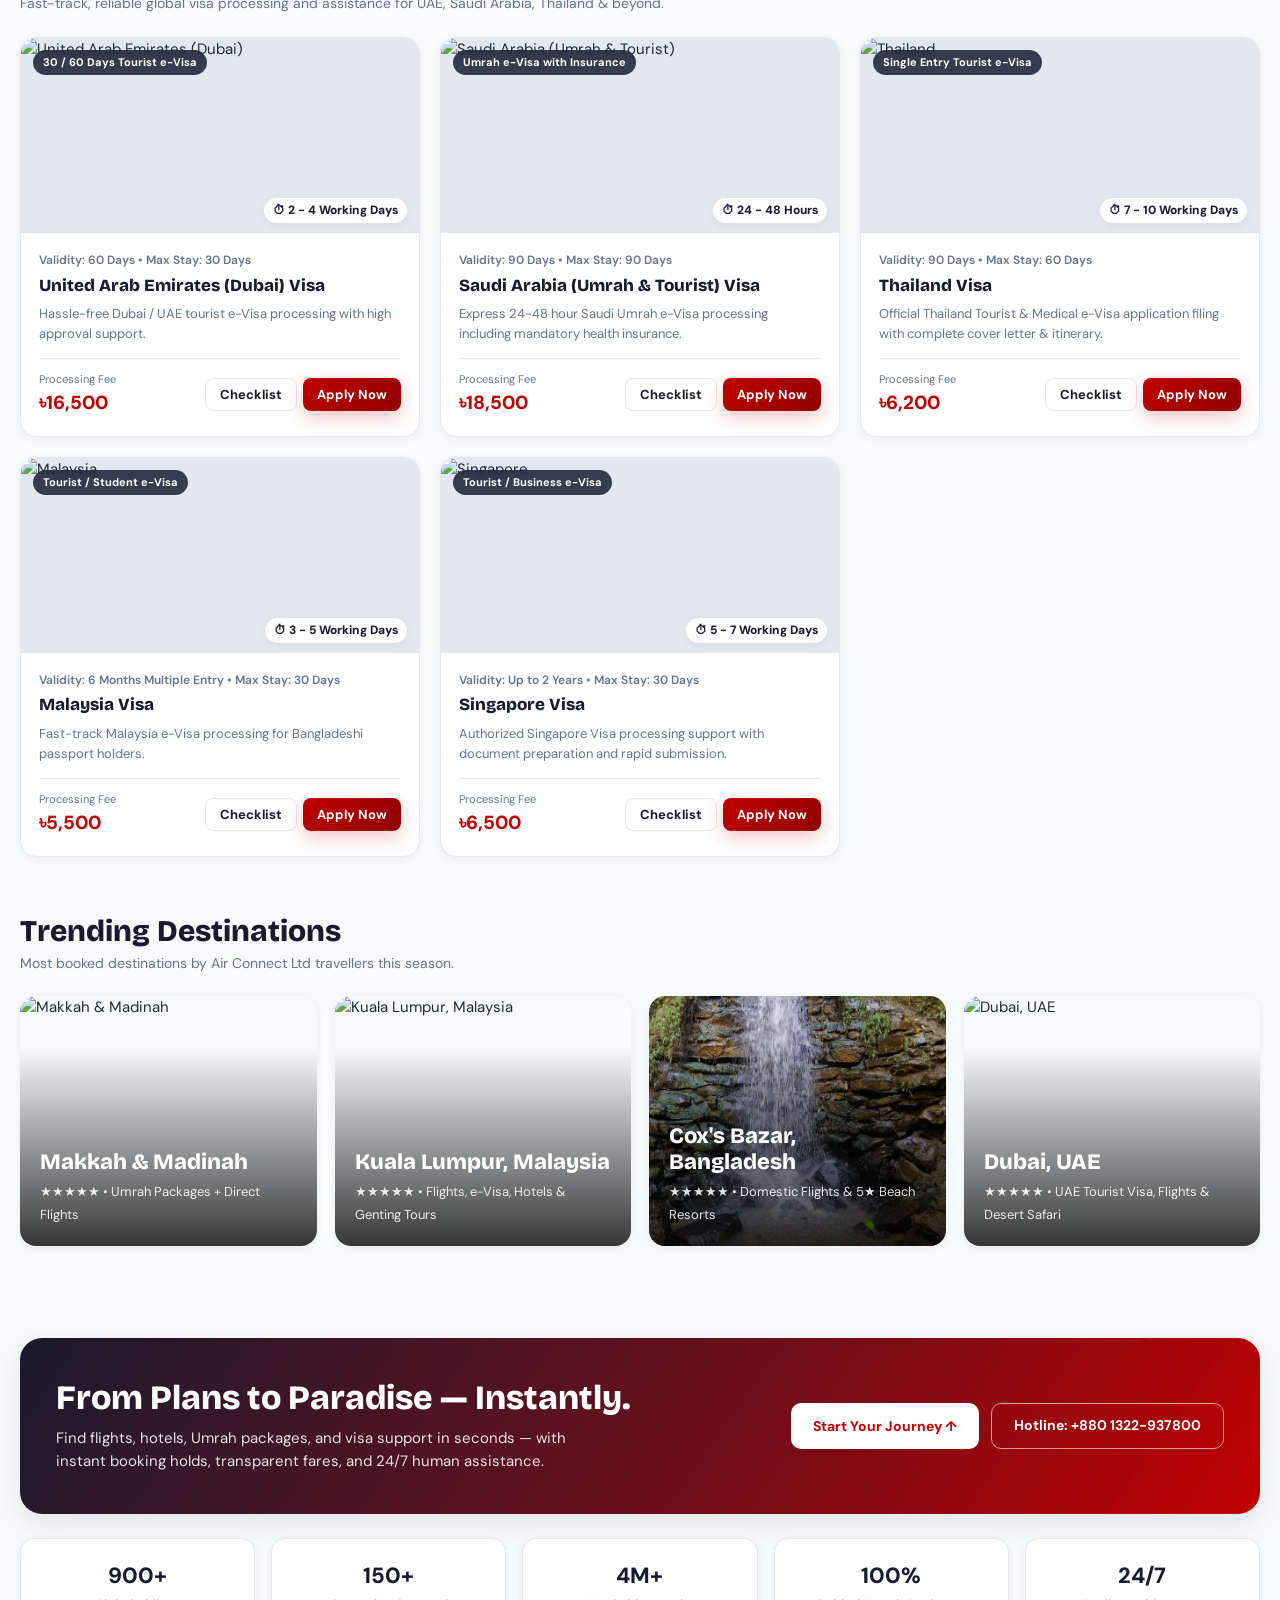
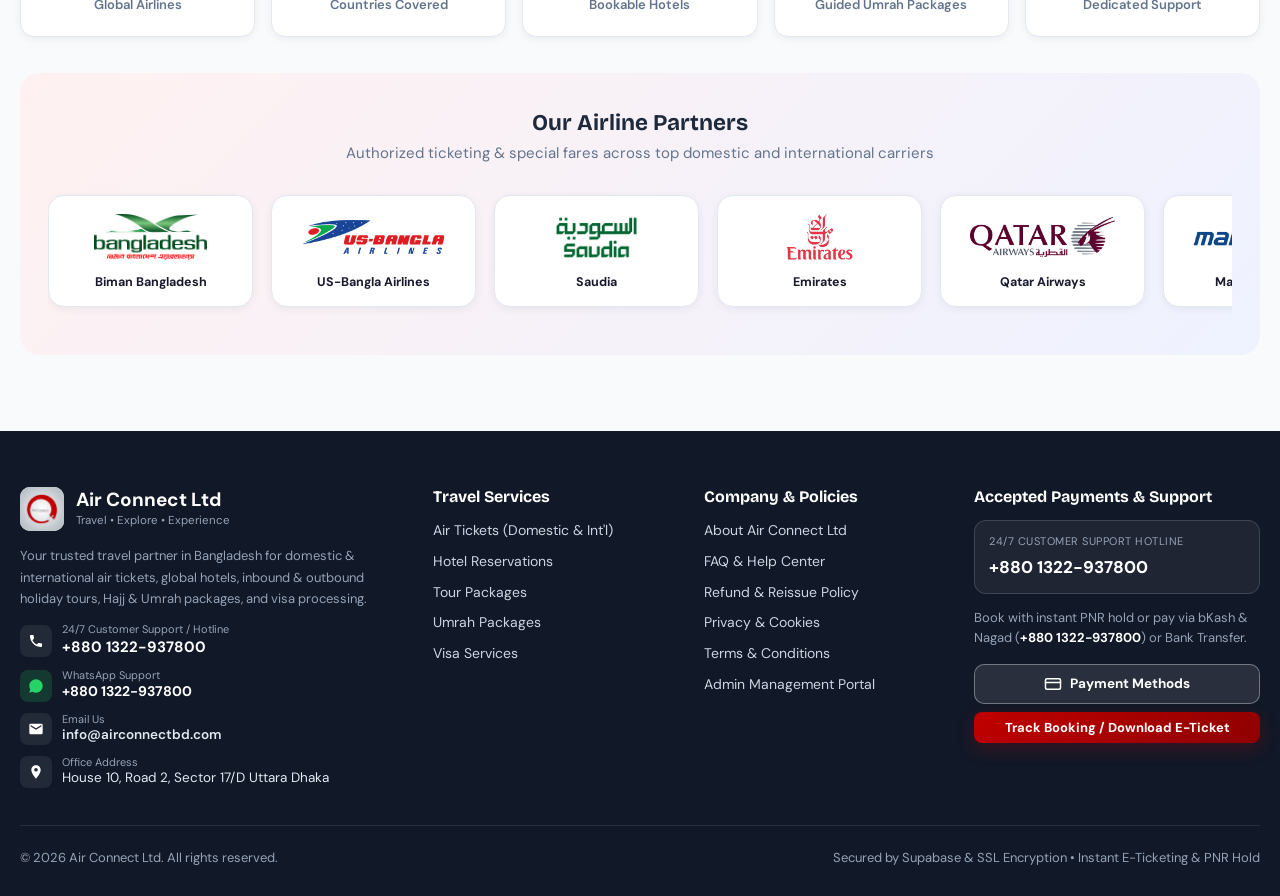
==== commit b283ecf2: "Motion: ambient destination background video, glassmorphism search card, 60fps entrance motion, slid" ====
--- a/index.html
+++ b/index.html
@@ -77,13 +77,21 @@
     <div class="hero-outer" id="flights">
       <div id="hotels" class="section-scroll-anchor" aria-hidden="true"></div>
       <div class="hero-banner" id="hero-banner" style="background-image:url('https://images.unsplash.com/photo-1559128010-7c1ad6e1b6a5?auto=format&fit=crop&w=2000&q=85')">
+        <!-- Ambient Destination Background Video (Seamless Tropical Island Looping Stream) -->
+        <video class="hero-bg-video" id="hero-bg-video" autoplay muted loop playsinline poster="https://images.unsplash.com/photo-1559128010-7c1ad6e1b6a5?auto=format&fit=crop&w=2000&q=85" preload="auto">
+          <source src="https://assets.mixkit.co/videos/41517/41517-720.mp4" type="video/mp4">
+          <source src="https://videos.pexels.com/video-files/855564/855564-hd_1920_1080_24fps.mp4" type="video/mp4">
+        </video>
+        <div class="hero-video-overlay" aria-hidden="true"></div>
+
         <div class="hero-content">
           <h1 id="hero-title">From Plans to Paradise — Instantly</h1>
           <p id="hero-subtitle">Search real-time fares, domestic &amp; international tickets, and book with instant hold or easy payment.</p>
         </div>
 
-        <!-- Service Tabs Pill Bar -->
+        <!-- Service Tabs Pill Bar (with GPU Smooth Gliding Slider) -->
         <div class="search-tabs-bar" role="tablist">
+          <div class="search-tab-pill-slider" id="search-tab-pill-slider" aria-hidden="true"></div>
           <button type="button" class="search-tab-btn active" data-search-tab="flight" onclick="window.ACSearch.switchSearchTab('flight')">
             <svg viewBox="0 0 24 24"><path d="M2 16l20-8-6 14-4-6-6-2z"/></svg>
             Flights
@@ -541,11 +549,13 @@
       window.ACSearch.renderSearchBox();
       window.ACSearch.renderHomepageCatalog("ALL");
       window.ACSearch.renderHotelsVisasSection();
+      window.ACSearch.updateSearchTabSlider?.();
 
       // Re-render on currency change
       window.addEventListener("ac:currency-changed", () => {
         window.ACSearch.renderHomepageCatalog("ALL");
         window.ACSearch.renderHotelsVisasSection();
+      window.ACSearch.updateSearchTabSlider?.();
         if (!document.getElementById("results-section").hidden && window.ACSearch.searchState.activeTab === "flight") {
           window.ACSearch.executeFlightSearch();
         }
@@ -580,6 +590,7 @@
       window.ACSearch.renderSearchBox();
       window.ACSearch.renderHomepageCatalog("ALL");
       window.ACSearch.renderHotelsVisasSection();
+      window.ACSearch.updateSearchTabSlider?.();
     });
   </script>
 </body>
--- a/css/styles.css
+++ b/css/styles.css
@@ -314,17 +314,50 @@
   align-items: center;
   justify-content: center;
   padding: 56px 20px 84px;
-  overflow: visible;
-  transition: background-image 0.35s ease-in-out;
-}
-
-.hero-banner::before {
+  overflow: hidden;
+  transition: background-image 0.4s ease-in-out;
+}
+
+/* Ambient Destination Background Video */
+.hero-bg-video {
+  position: absolute;
+  inset: 0;
+  width: 100%;
+  height: 100%;
+  object-fit: cover;
+  object-position: center center;
+  z-index: 0;
+  pointer-events: none;
+  opacity: 1;
+  transition: opacity 0.6s ease;
+}
+
+.hero-banner::before,
+.hero-video-overlay {
   content: "";
   position: absolute;
   inset: 0;
   border-radius: 0;
-  background: linear-gradient(180deg, rgba(15, 23, 42, 0.28) 0%, rgba(15, 23, 42, 0.12) 48%, rgba(15, 23, 42, 0.32) 100%);
+  background: linear-gradient(
+    180deg,
+    rgba(15, 23, 42, 0.46) 0%,
+    rgba(15, 23, 42, 0.22) 48%,
+    rgba(15, 23, 42, 0.52) 100%
+  );
   z-index: 1;
+  pointer-events: none;
+}
+
+/* Staggered 60fps Entrance Motion */
+@keyframes heroFadeUp {
+  from {
+    opacity: 0;
+    transform: translateY(24px);
+  }
+  to {
+    opacity: 1;
+    transform: translateY(0);
+  }
 }
 
 .hero-content {
@@ -341,17 +374,21 @@
   font-weight: 800;
   letter-spacing: -0.6px;
   margin-bottom: 8px;
-  text-shadow: 0 3px 16px rgba(15, 23, 42, 0.45);
+  text-shadow: 0 4px 20px rgba(15, 23, 42, 0.65);
+  animation: heroFadeUp 0.8s cubic-bezier(0.16, 1, 0.3, 1) both;
+  animation-delay: 0.1s;
 }
 
 .hero-content p {
   margin: 0;
   font-size: clamp(14px, 1.8vw, 17px);
   color: rgba(255, 255, 255, 0.96);
-  text-shadow: 0 2px 10px rgba(15, 23, 42, 0.4);
-}
-
-/* Service Tabs Pill Bar (Overlaid on Hero Banner) */
+  text-shadow: 0 2px 12px rgba(15, 23, 42, 0.55);
+  animation: heroFadeUp 0.8s cubic-bezier(0.16, 1, 0.3, 1) both;
+  animation-delay: 0.22s;
+}
+
+/* Service Tabs Pill Bar with Sliding Tab Indicator */
 .search-tabs-bar {
   position: relative;
   z-index: 3;
@@ -361,19 +398,39 @@
   width: fit-content;
   max-width: 100%;
   margin: 0 auto -24px;
-  background: #ffffff;
+  background: rgba(255, 255, 255, 0.94);
+  -webkit-backdrop-filter: blur(16px);
+  backdrop-filter: blur(16px);
   border-radius: 16px;
-  padding: 7px 10px;
-  box-shadow: 0 10px 32px rgba(15, 23, 42, 0.16);
+  padding: 6px 8px;
+  box-shadow: 0 12px 36px rgba(15, 23, 42, 0.16), 0 2px 8px rgba(0, 0, 0, 0.06);
+  border: 1px solid rgba(255, 255, 255, 0.85);
   overflow-x: auto;
-  gap: 6px;
+  gap: 4px;
+  animation: heroFadeUp 0.8s cubic-bezier(0.16, 1, 0.3, 1) both;
+  animation-delay: 0.32s;
+}
+
+.search-tab-pill-slider {
+  position: absolute;
+  top: 6px;
+  bottom: 6px;
+  left: 0;
+  width: 0;
+  background: var(--brand-primary);
+  border-radius: 10px;
+  box-shadow: 0 4px 14px rgba(192, 0, 0, 0.32);
+  z-index: 1;
+  pointer-events: none;
+  transition: transform 0.32s cubic-bezier(0.34, 1.25, 0.64, 1), width 0.32s cubic-bezier(0.34, 1.25, 0.64, 1);
+  will-change: transform, width;
 }
 
 .search-tab-btn {
   display: flex;
   align-items: center;
   gap: 8px;
-  padding: 11px 22px;
+  padding: 10px 20px;
   border: 0;
   border-radius: 10px;
   background: transparent;
@@ -381,9 +438,22 @@
   font-weight: 700;
   font-size: 14px;
   cursor: pointer;
-  transition: all 0.2s ease;
+  transition: color 0.24s ease, transform 0.15s ease;
   white-space: nowrap;
   position: relative;
+  z-index: 2;
+}
+
+.search-tab-btn:hover {
+  color: var(--brand-primary);
+}
+
+.search-tab-btn.active {
+  color: #ffffff !important;
+}
+
+.search-tab-btn.active svg {
+  stroke: #ffffff;
 }
 
 .search-tab-btn svg {
@@ -392,27 +462,26 @@
   stroke: currentColor;
   fill: none;
   stroke-width: 1.9;
-}
-
-.search-tab-btn.active {
-  background: var(--brand-primary);
-  color: #fff;
-  box-shadow: 0 4px 14px rgba(192, 0, 0, 0.28);
-}
-
-/* Main Floating Search Card (Centered Overlay on Hero Banner) */
+  transition: stroke 0.24s ease;
+}
+
+/* Main Modern Glassmorphism Search Card */
 .search-card {
   position: relative;
   z-index: 2;
   width: 100%;
   max-width: 1140px;
   margin: 0 auto;
-  background: #ffffff;
+  background: rgba(255, 255, 255, 0.94);
+  -webkit-backdrop-filter: blur(20px) saturate(180%);
+  backdrop-filter: blur(20px) saturate(180%);
   border-radius: 20px;
   padding: 42px 26px 38px;
-  box-shadow: 0 22px 54px rgba(15, 23, 42, 0.22);
-  border: 1px solid rgba(255, 255, 255, 0.85);
+  box-shadow: 0 24px 64px rgba(15, 23, 42, 0.22), 0 4px 16px rgba(15, 23, 42, 0.08);
+  border: 1px solid rgba(255, 255, 255, 0.9);
   box-sizing: border-box;
+  animation: heroFadeUp 0.85s cubic-bezier(0.16, 1, 0.3, 1) both;
+  animation-delay: 0.42s;
 }
 
 .search-top-controls {
@@ -901,36 +970,90 @@
 
 .swap-btn {
   align-self: center;
-  width: 36px;
-  height: 36px;
+  width: 38px;
+  height: 38px;
   flex-shrink: 0;
   border-radius: 50%;
-  border: 1px solid var(--line);
-  background: #fff;
+  border: 1.5px solid var(--line);
+  background: #ffffff;
   color: var(--brand-primary);
   display: grid;
   place-items: center;
   cursor: pointer;
-  box-shadow: var(--shadow-sm);
-  transition: transform 0.25s ease, background 0.2s;
+  box-shadow: 0 2px 8px rgba(15, 23, 42, 0.08);
+  transition: transform 0.45s cubic-bezier(0.34, 1.56, 0.64, 1), background 0.25s, color 0.25s, box-shadow 0.25s;
 }
 
 .swap-btn:hover {
-  transform: rotate(180deg);
   background: var(--brand-primary);
-  color: #fff;
+  color: #ffffff;
+  border-color: var(--brand-primary);
+  box-shadow: 0 4px 14px rgba(192, 0, 0, 0.32);
+  transform: scale(1.08);
 }
 
 .search-submit-btn {
+  position: relative;
+  overflow: hidden;
   padding: 0 42px;
   min-width: 220px;
   min-height: 54px;
   border-radius: 999px;
   font-size: 16px;
   font-weight: 800;
-  letter-spacing: 0.2px;
-  box-shadow: 0 10px 28px rgba(192, 0, 0, 0.36);
-  border: 3px solid #ffffff;
+  letter-spacing: 0.3px;
+  background: linear-gradient(135deg, #d31212 0%, #c00000 50%, #9e0000 100%);
+  color: #ffffff;
+  border: 3px solid rgba(255, 255, 255, 0.95);
+  box-shadow: 0 10px 28px rgba(192, 0, 0, 0.38), 0 2px 8px rgba(0, 0, 0, 0.12);
+  cursor: pointer;
+  transition: transform 0.28s cubic-bezier(0.34, 1.56, 0.64, 1), box-shadow 0.28s ease, background 0.25s;
+}
+
+.search-submit-btn:hover {
+  transform: translateY(-3px) scale(1.02);
+  box-shadow: 0 14px 34px rgba(192, 0, 0, 0.52), 0 4px 12px rgba(192, 0, 0, 0.25);
+}
+
+.search-submit-btn:active {
+  transform: translateY(-1px) scale(0.99);
+}
+
+/* Gentle Light-Shimmer Sweep */
+.search-submit-btn::after {
+  content: "";
+  position: absolute;
+  top: -50%;
+  left: -70%;
+  width: 45%;
+  height: 200%;
+  background: linear-gradient(
+    90deg,
+    rgba(255, 255, 255, 0) 0%,
+    rgba(255, 255, 255, 0.32) 50%,
+    rgba(255, 255, 255, 0) 100%
+  );
+  transform: rotate(25deg);
+  animation: btnShimmerSweep 5.5s cubic-bezier(0.4, 0, 0.2, 1) infinite;
+  pointer-events: none;
+}
+
+@keyframes btnShimmerSweep {
+  0%, 70% {
+    left: -70%;
+    opacity: 0;
+  }
+  72% {
+    opacity: 1;
+  }
+  85% {
+    left: 140%;
+    opacity: 1;
+  }
+  86%, 100% {
+    left: 140%;
+    opacity: 0;
+  }
 }
 
 /* Section Headers */
@@ -2803,14 +2926,15 @@
   bottom: 24px;
   left: 24px;
   max-width: 500px;
-  background: rgba(17, 24, 39, 0.96);
-  backdrop-filter: blur(10px);
-  color: #e2e8f0;
+  background: rgba(15, 23, 42, 0.55);
+  -webkit-backdrop-filter: blur(16px) saturate(180%);
+  backdrop-filter: blur(16px) saturate(180%);
+  color: #f8fafc;
   padding: 16px 20px;
   z-index: 998;
-  border: 1px solid rgba(255, 255, 255, 0.16);
+  border: 1px solid rgba(255, 255, 255, 0.22);
   border-radius: 16px;
-  box-shadow: 0 14px 40px rgba(0, 0, 0, 0.35);
+  box-shadow: 0 14px 40px rgba(0, 0, 0, 0.25);
   animation: slideUpCookie 0.3s ease-out;
 }
 
@@ -2848,13 +2972,13 @@
 
 .cookie-consent-text p {
   font-size: 12.5px;
-  color: #94a3b8;
+  color: #e2e8f0;
   margin: 0;
   line-height: 1.5;
 }
 
 .cookie-consent-text a {
-  color: #60a5fa;
+  color: #93c5fd;
   text-decoration: underline;
 }
 
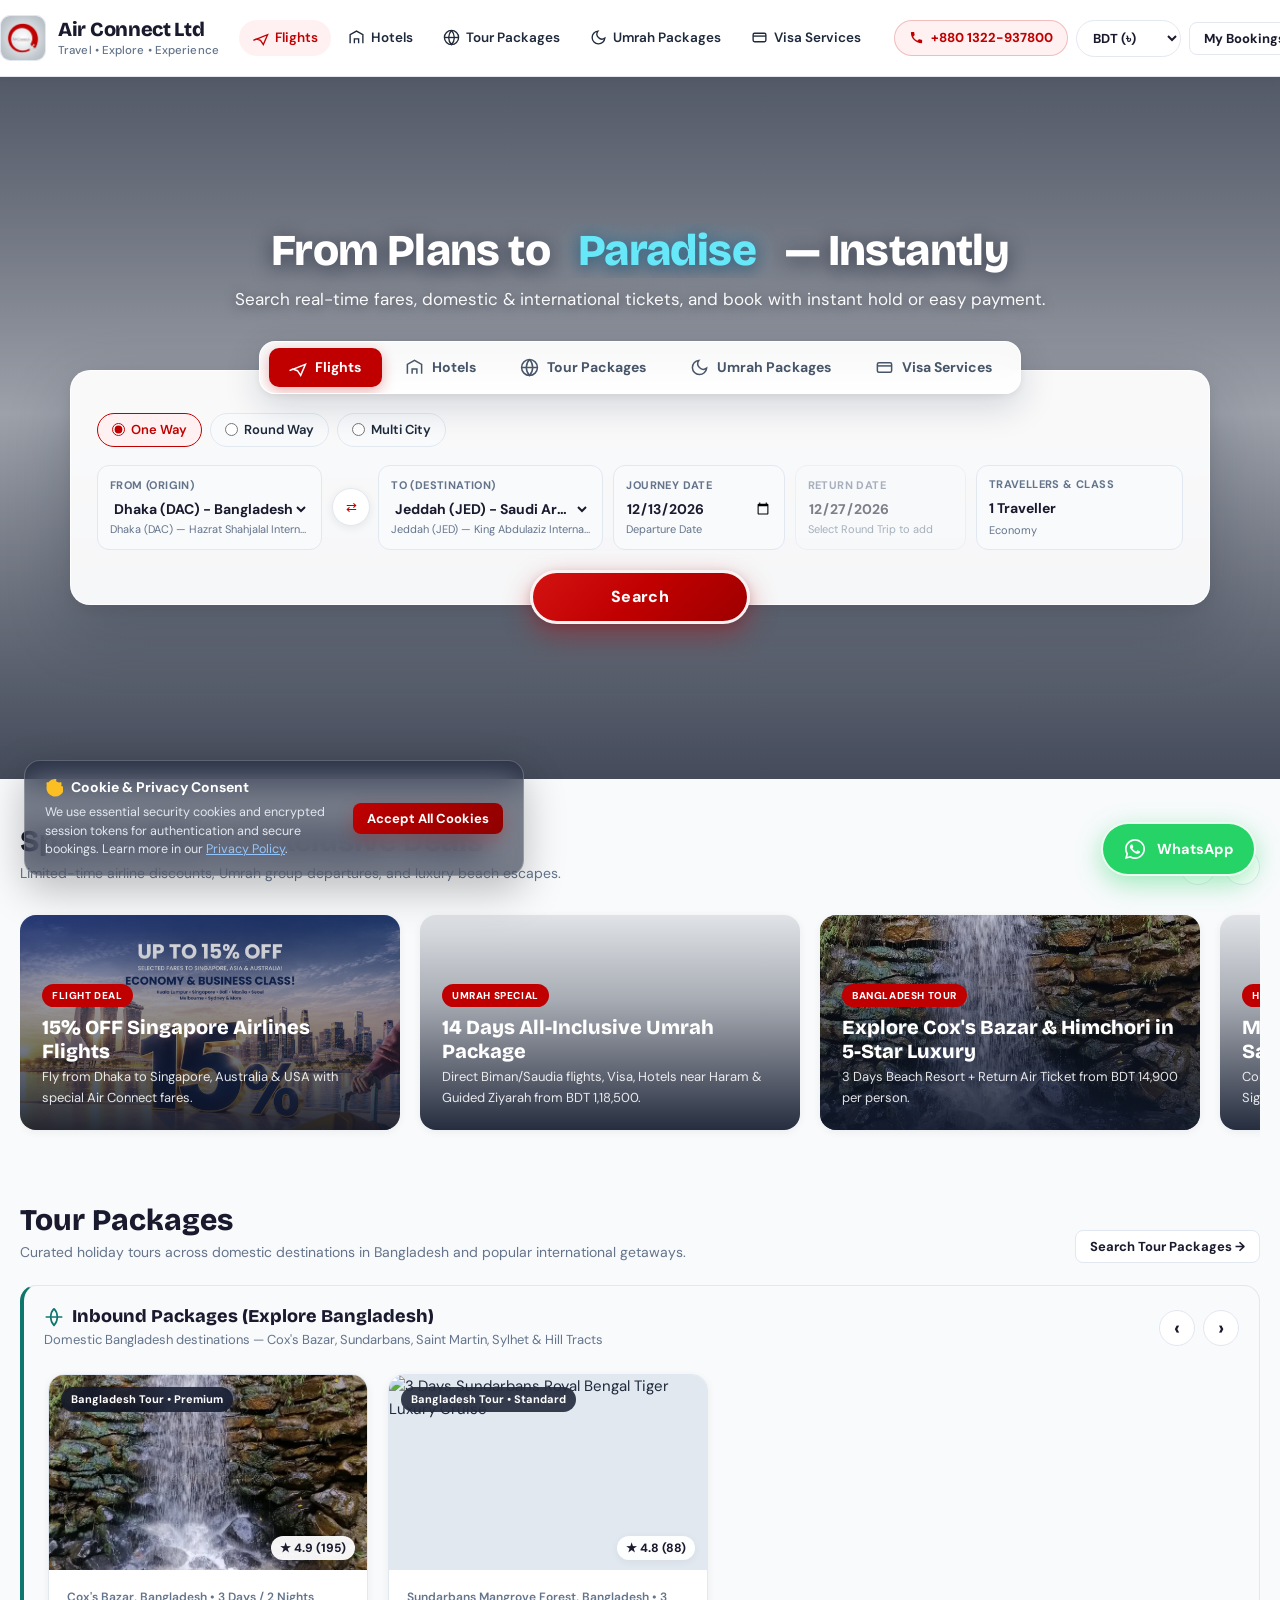
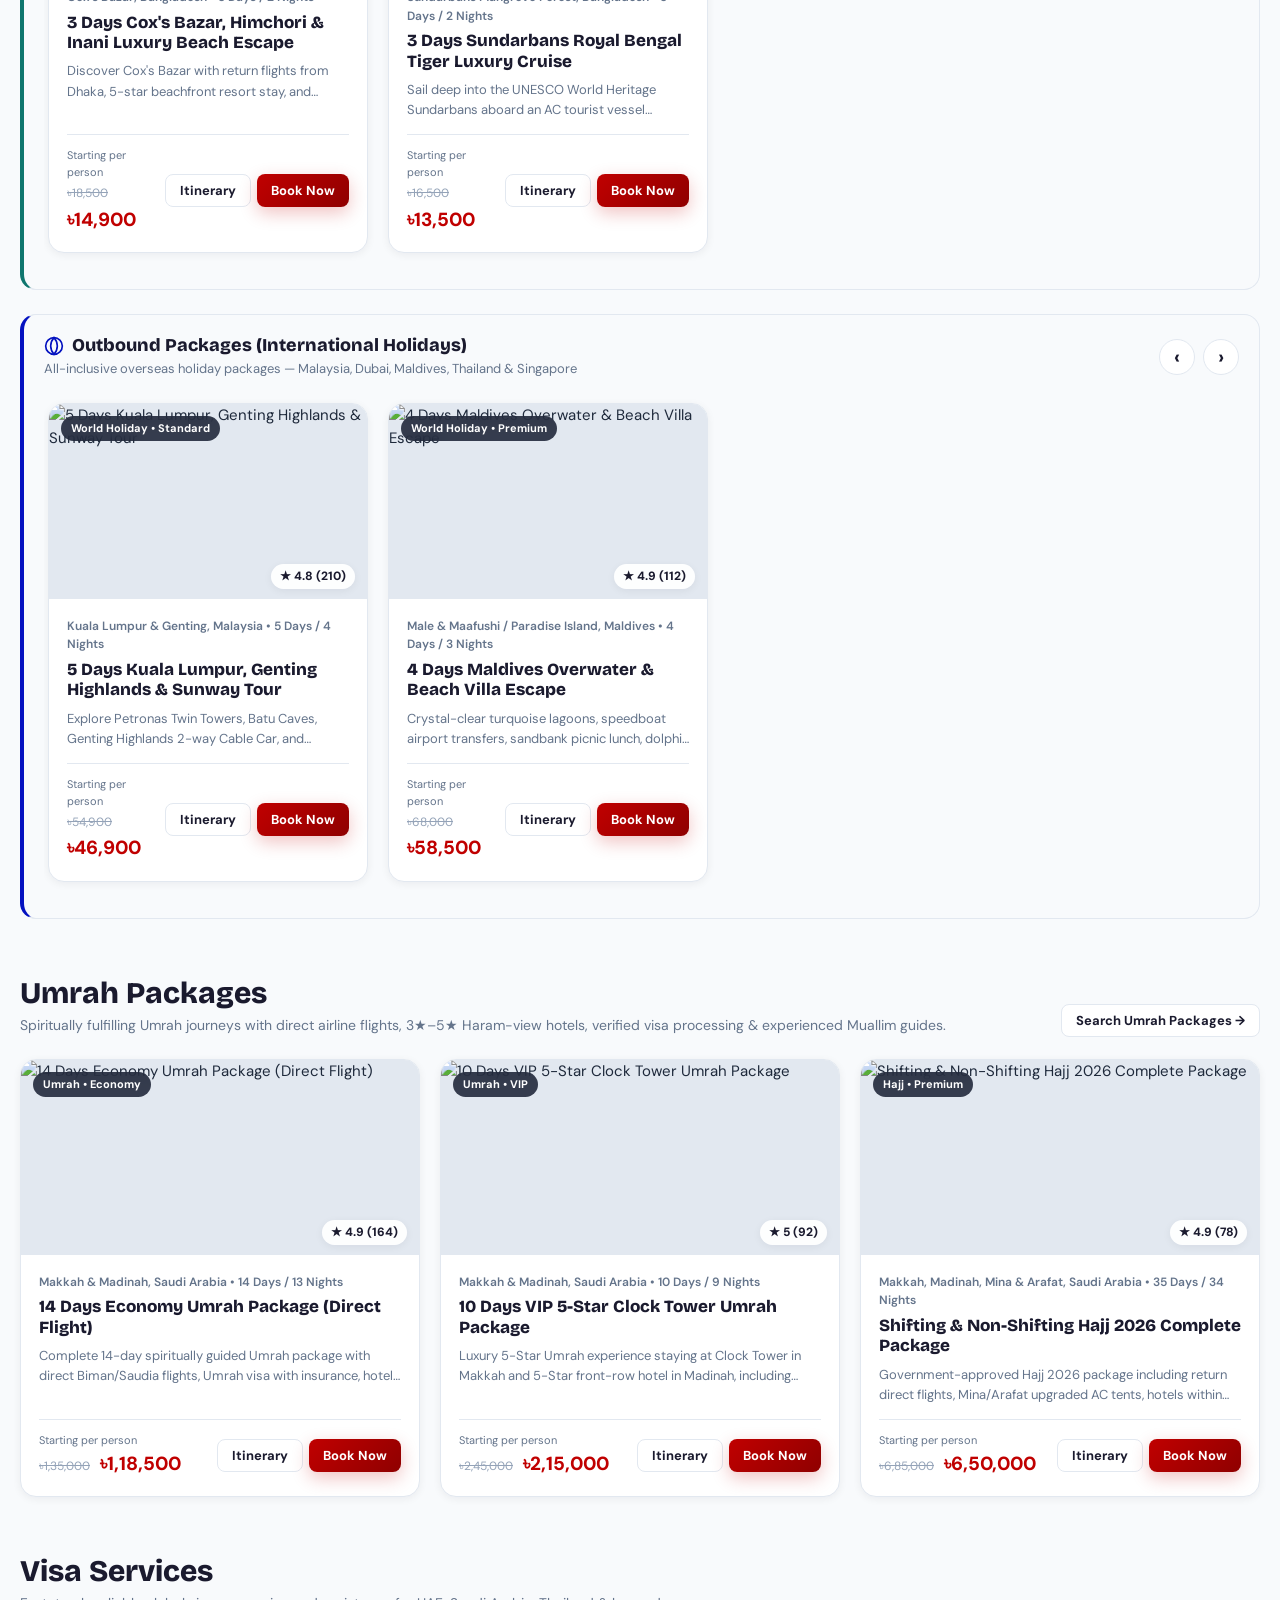
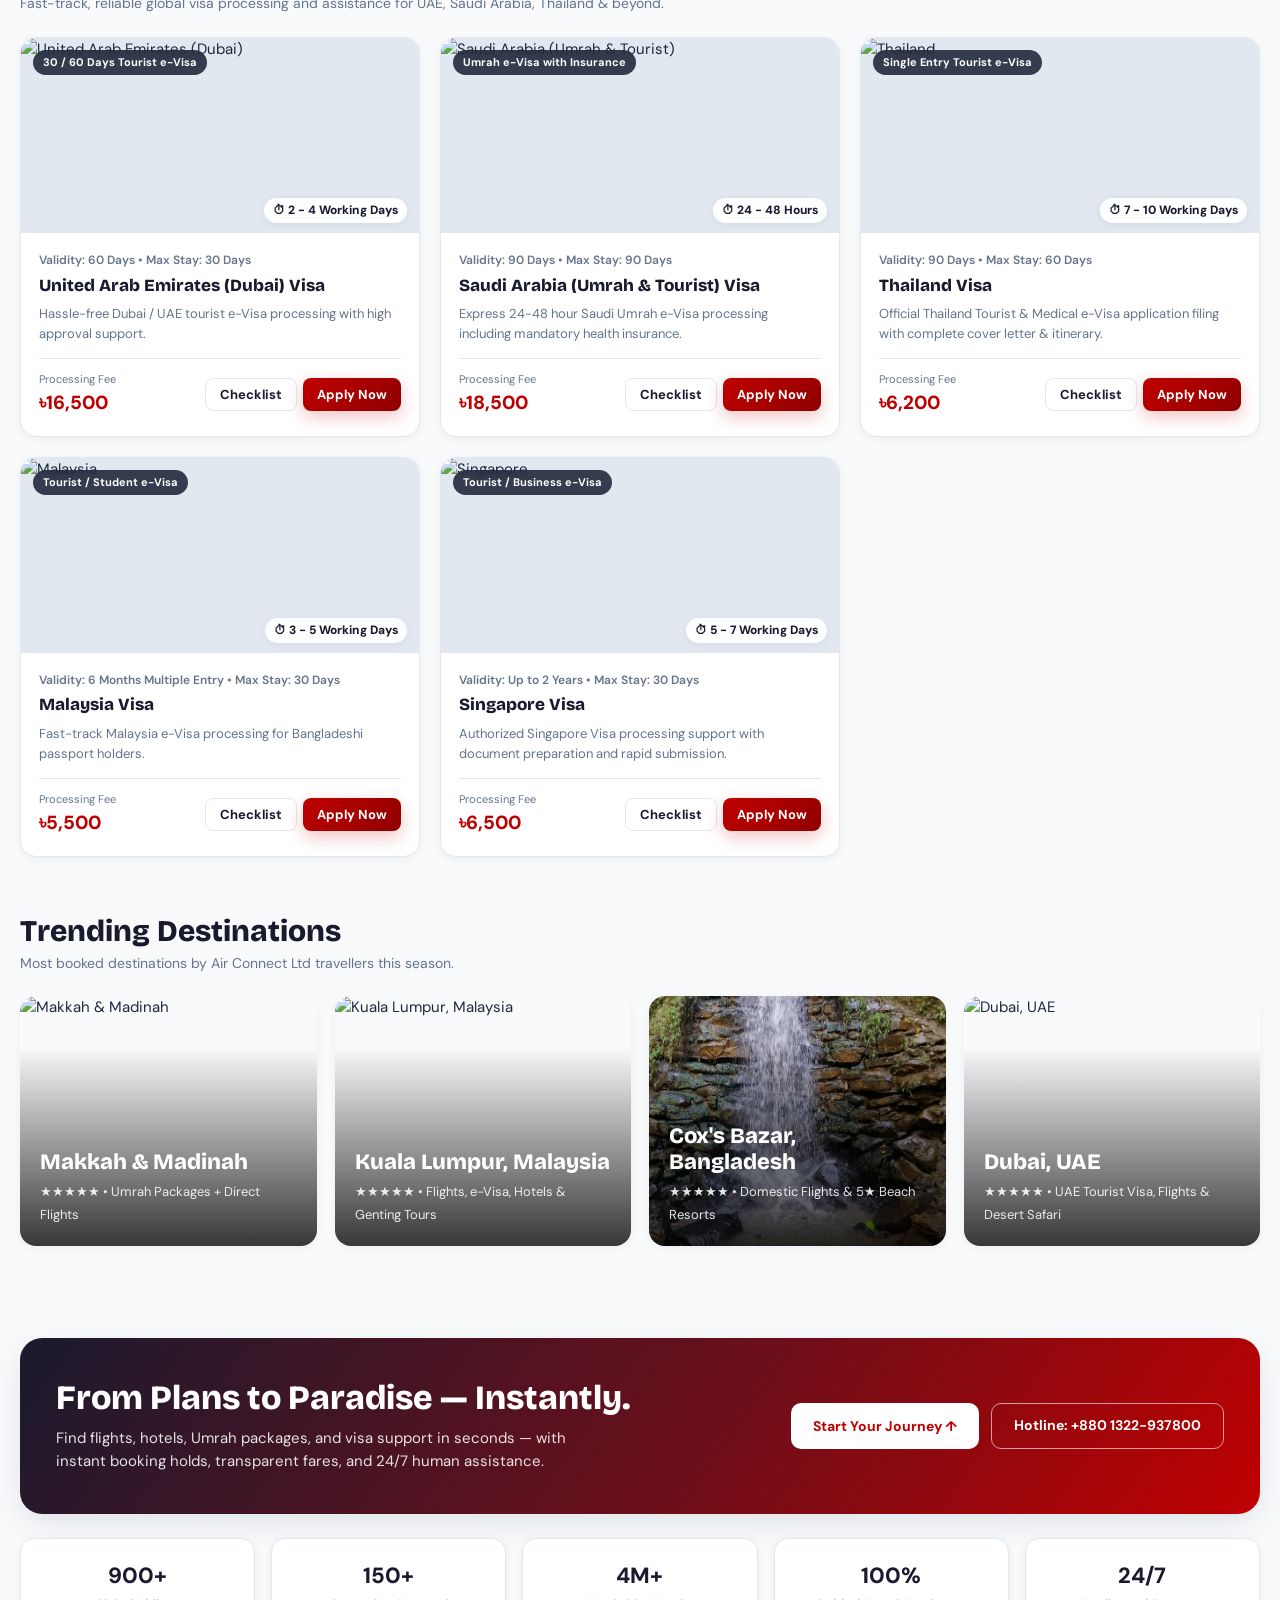
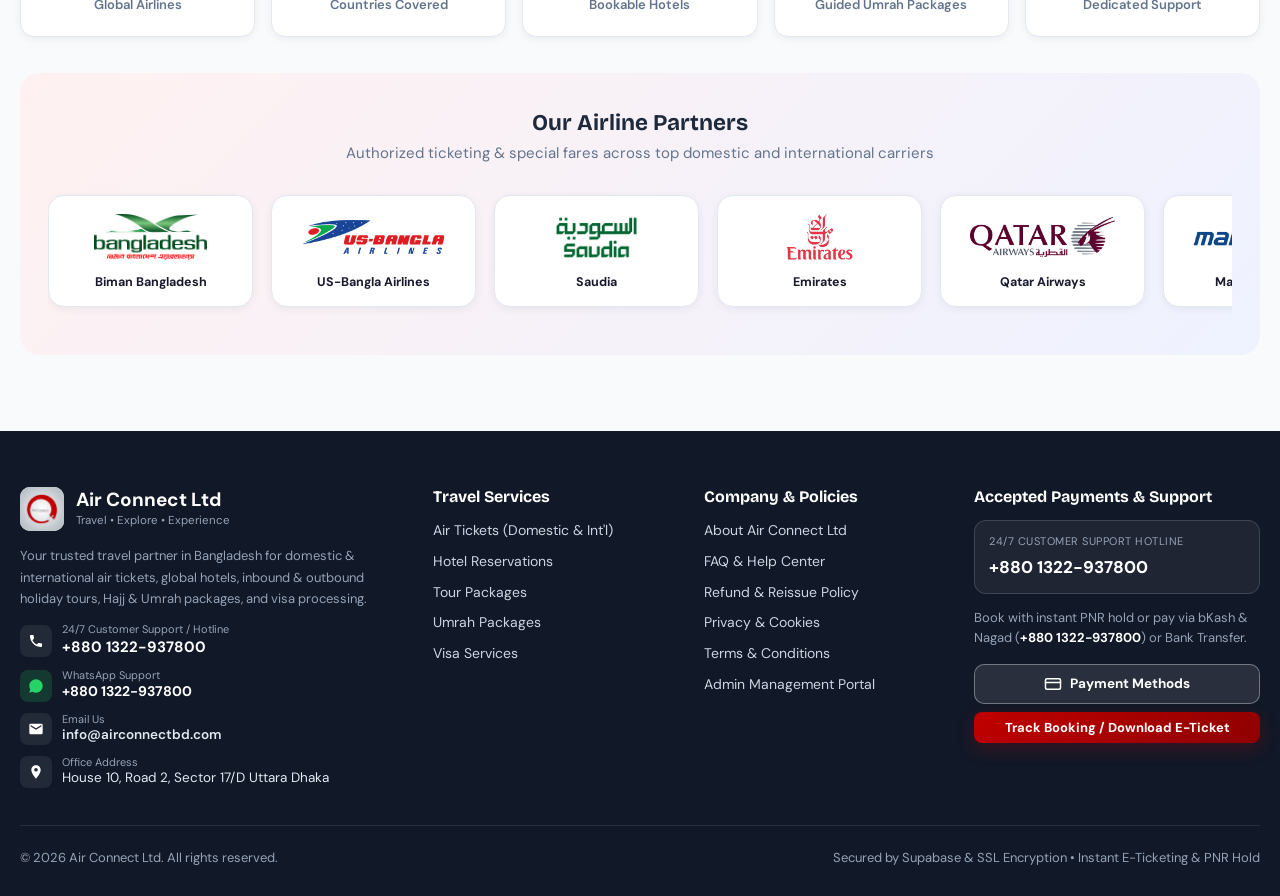
==== commit 06ddbfa5: "Hero: add dynamic text fade/slide animation rotating "Paradise" through Makkah, Maldives, Dubai, The" ====
--- a/index.html
+++ b/index.html
@@ -85,7 +85,7 @@
         <div class="hero-video-overlay" aria-hidden="true"></div>
 
         <div class="hero-content">
-          <h1 id="hero-title">From Plans to Paradise — Instantly</h1>
+          <h1 id="hero-title">From Plans to <span class="hero-word-rotator" id="hero-word-rotator" aria-label="Paradise"><span class="hero-rotating-word is-active">Paradise</span></span> — Instantly</h1>
           <p id="hero-subtitle">Search real-time fares, domestic &amp; international tickets, and book with instant hold or easy payment.</p>
         </div>
 
@@ -550,12 +550,14 @@
       window.ACSearch.renderHomepageCatalog("ALL");
       window.ACSearch.renderHotelsVisasSection();
       window.ACSearch.updateSearchTabSlider?.();
+      window.ACSearch.initHeroWordRotator?.();
 
       // Re-render on currency change
       window.addEventListener("ac:currency-changed", () => {
         window.ACSearch.renderHomepageCatalog("ALL");
         window.ACSearch.renderHotelsVisasSection();
       window.ACSearch.updateSearchTabSlider?.();
+      window.ACSearch.initHeroWordRotator?.();
         if (!document.getElementById("results-section").hidden && window.ACSearch.searchState.activeTab === "flight") {
           window.ACSearch.executeFlightSearch();
         }
@@ -591,6 +593,7 @@
       window.ACSearch.renderHomepageCatalog("ALL");
       window.ACSearch.renderHotelsVisasSection();
       window.ACSearch.updateSearchTabSlider?.();
+      window.ACSearch.initHeroWordRotator?.();
     });
   </script>
 </body>
--- a/css/styles.css
+++ b/css/styles.css
@@ -379,6 +379,49 @@
   animation-delay: 0.1s;
 }
 
+/* Dynamic Word Rotator (Hero Headline) */
+.hero-word-rotator {
+  display: inline-block;
+  vertical-align: bottom;
+  position: relative;
+  overflow: hidden;
+  height: 1.25em;
+  line-height: 1.25em;
+  text-align: center;
+  box-sizing: border-box;
+  padding: 0 4px;
+  margin: 0 2px;
+  will-change: width;
+}
+
+.hero-rotating-word {
+  display: block;
+  position: absolute;
+  top: 0;
+  left: 0;
+  right: 0;
+  width: 100%;
+  white-space: nowrap;
+  text-align: center;
+  color: #67e8f9;
+  text-shadow: 0 0 22px rgba(56, 189, 248, 0.55), 0 3px 16px rgba(15, 23, 42, 0.65);
+  opacity: 0;
+  transform: translateY(100%);
+  transition: transform 0.55s cubic-bezier(0.16, 1, 0.3, 1), opacity 0.55s cubic-bezier(0.16, 1, 0.3, 1);
+  will-change: transform, opacity;
+  pointer-events: none;
+}
+
+.hero-rotating-word.is-active {
+  opacity: 1;
+  transform: translateY(0);
+}
+
+.hero-rotating-word.is-exiting {
+  opacity: 0;
+  transform: translateY(-100%);
+}
+
 .hero-content p {
   margin: 0;
   font-size: clamp(14px, 1.8vw, 17px);
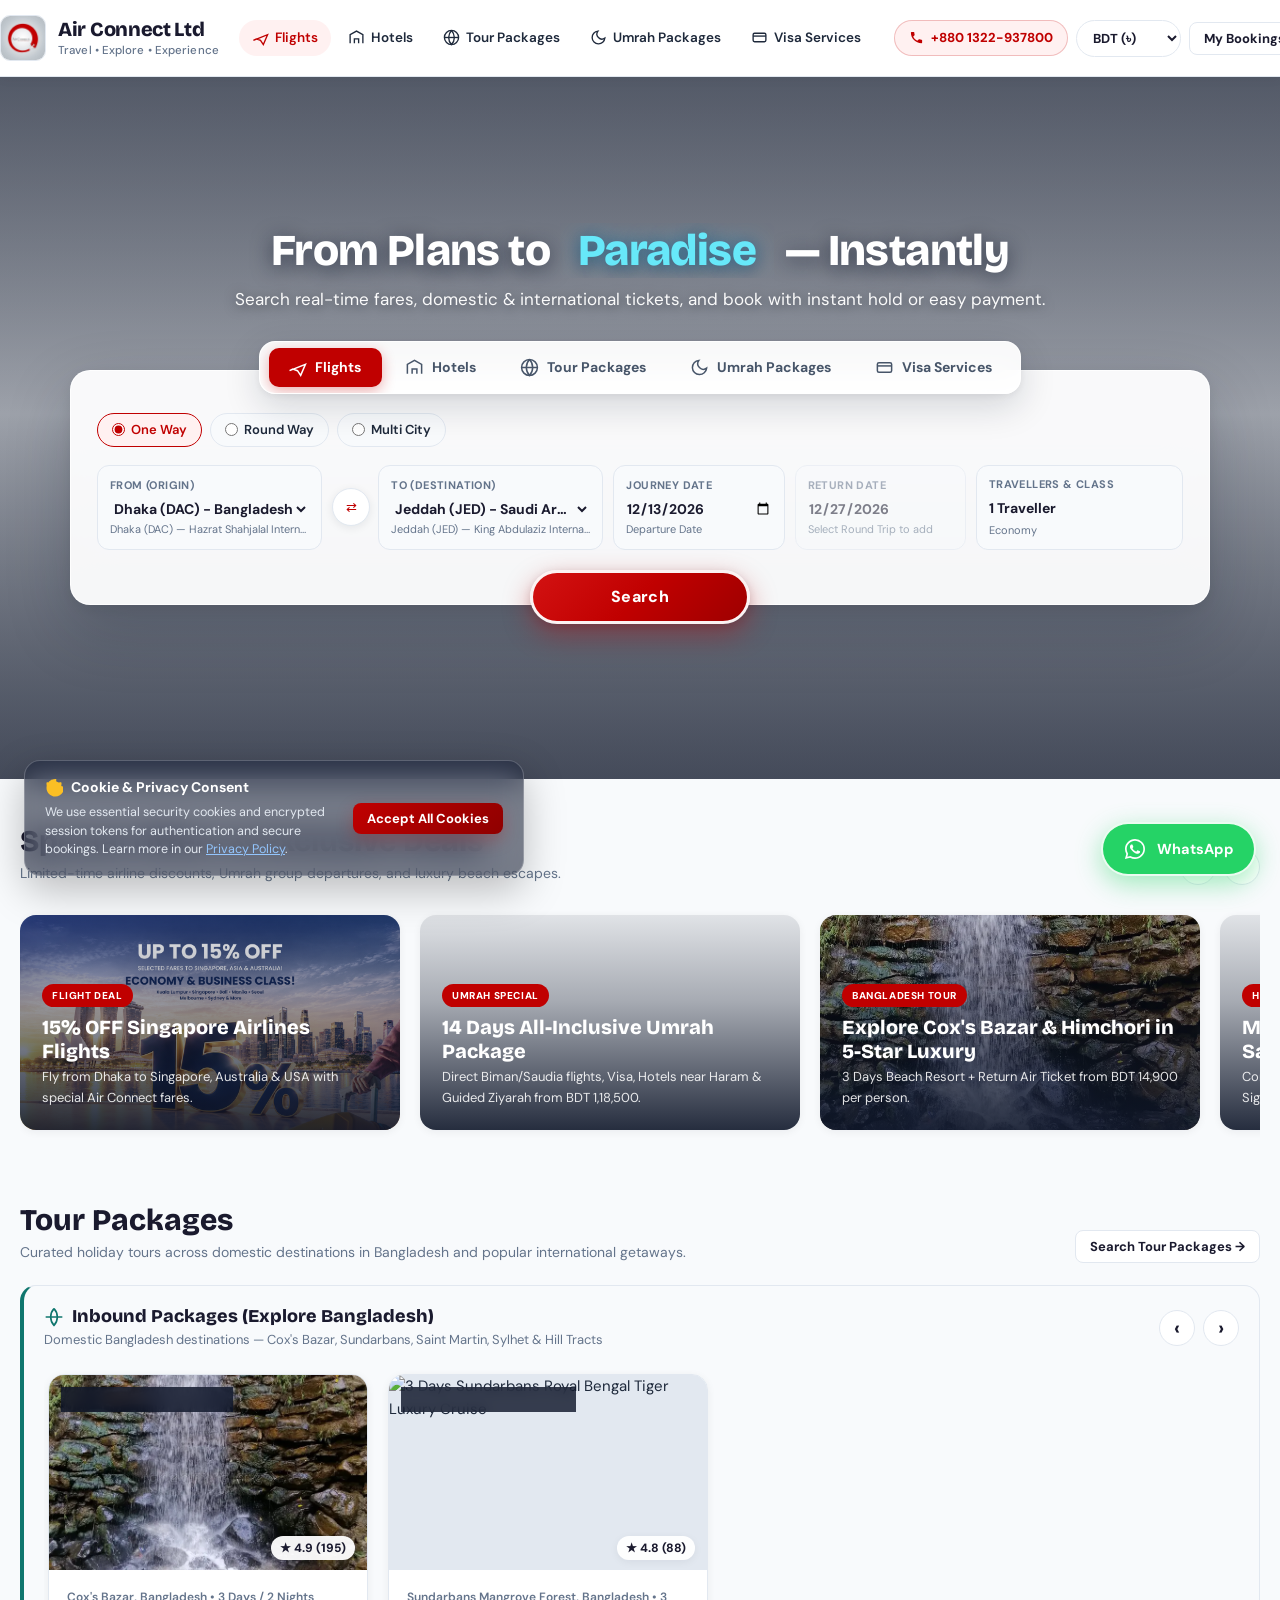
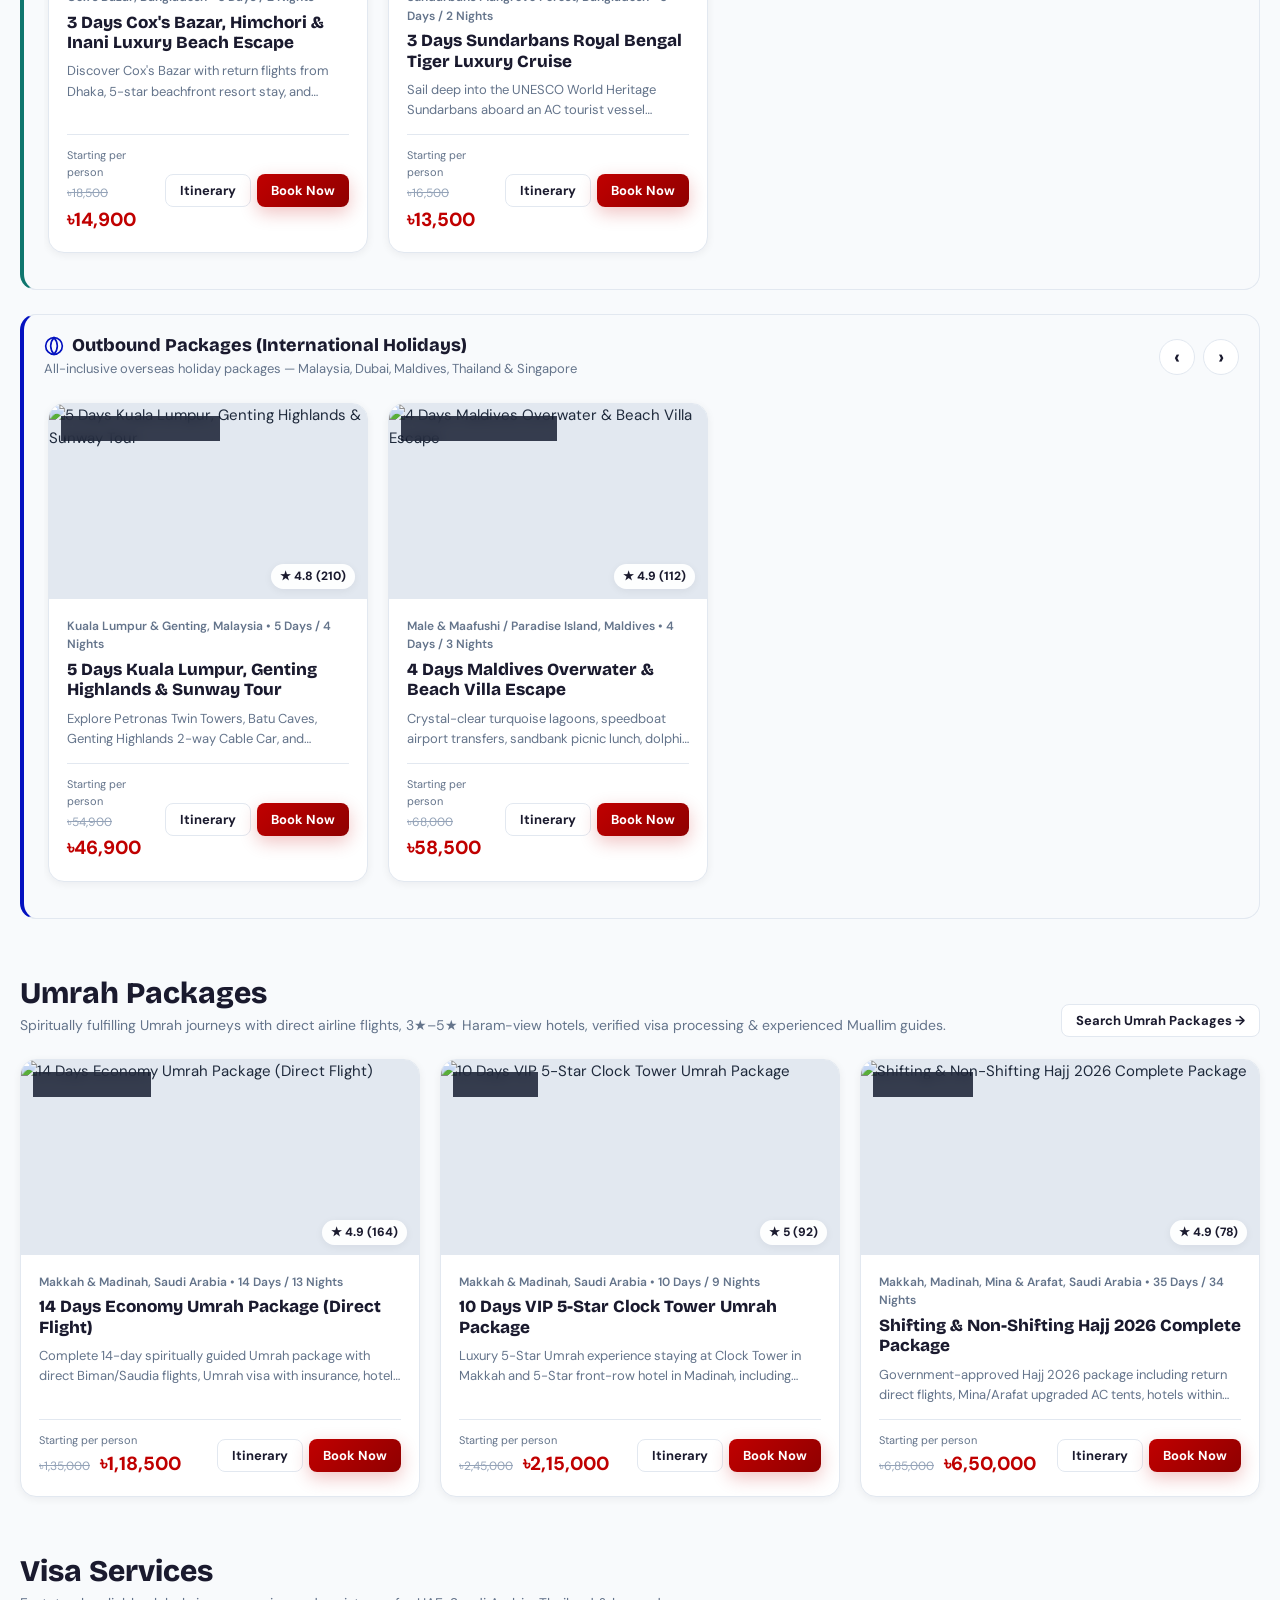
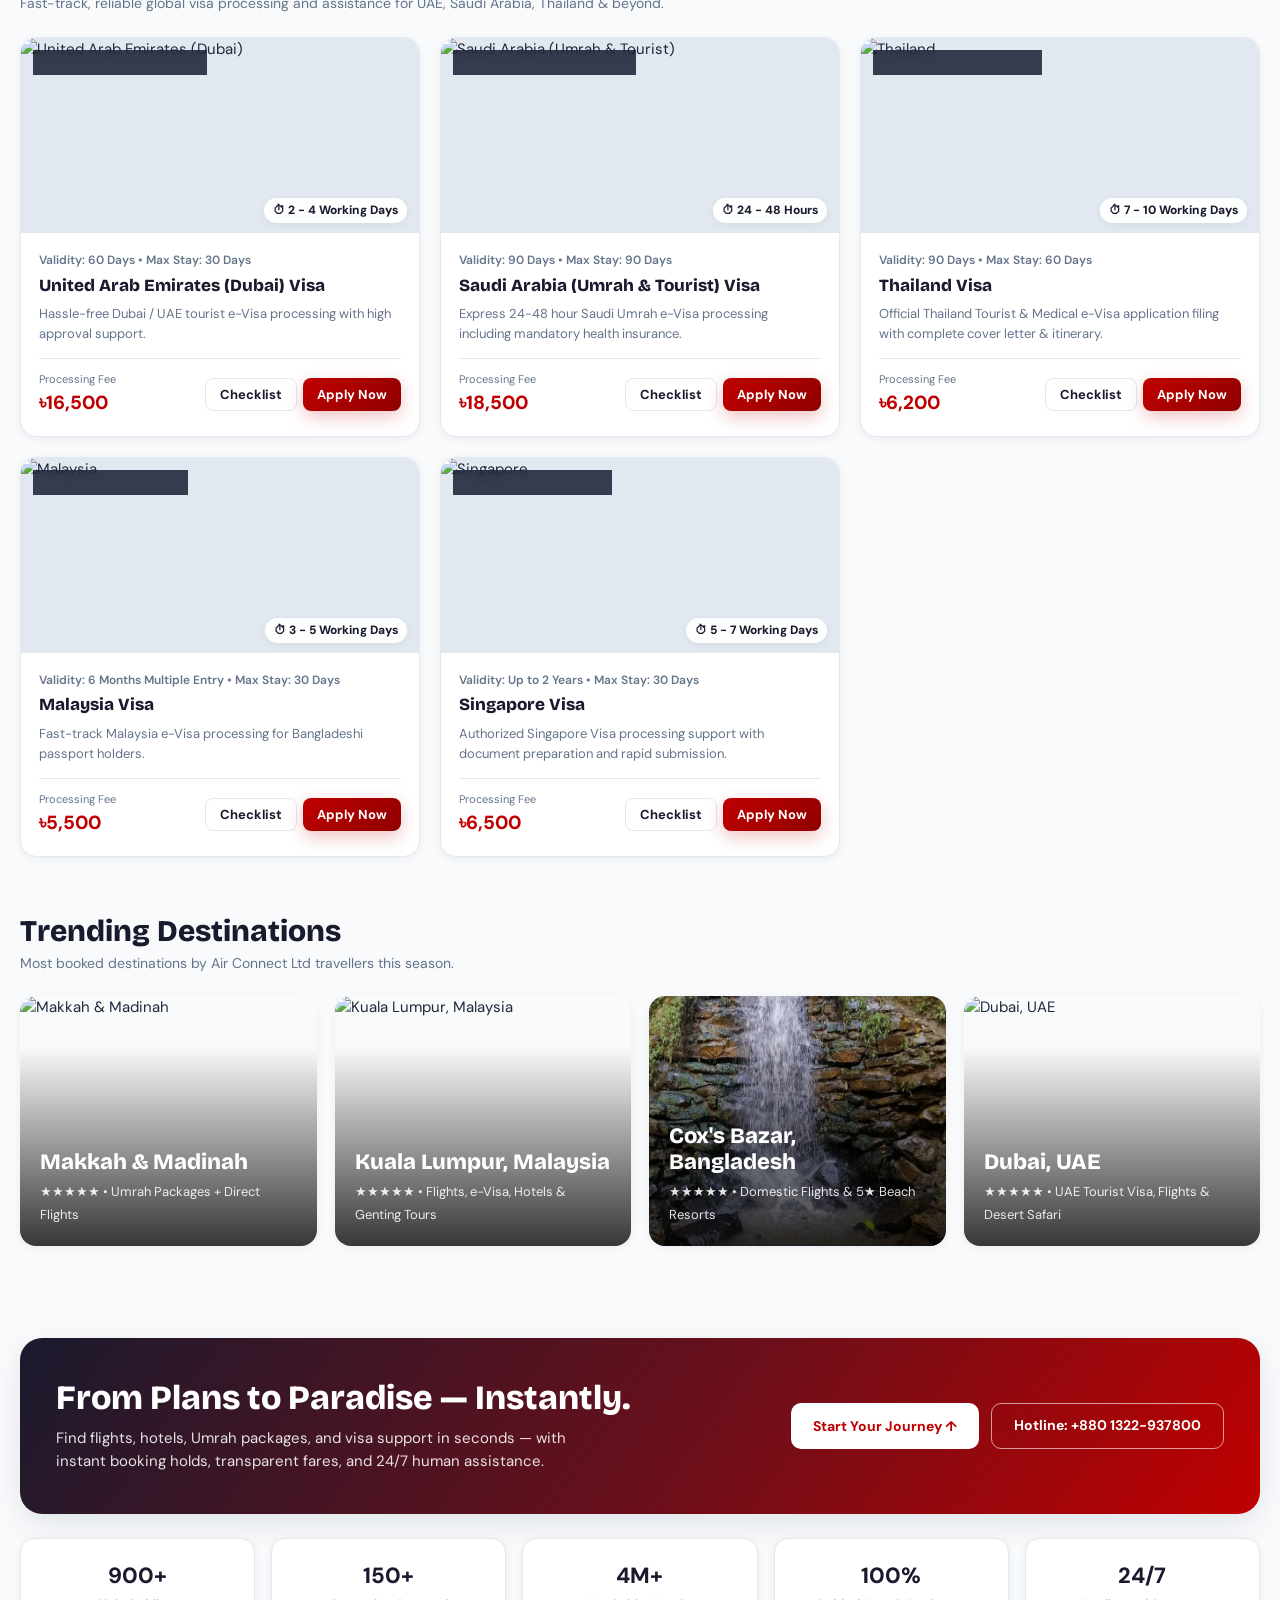
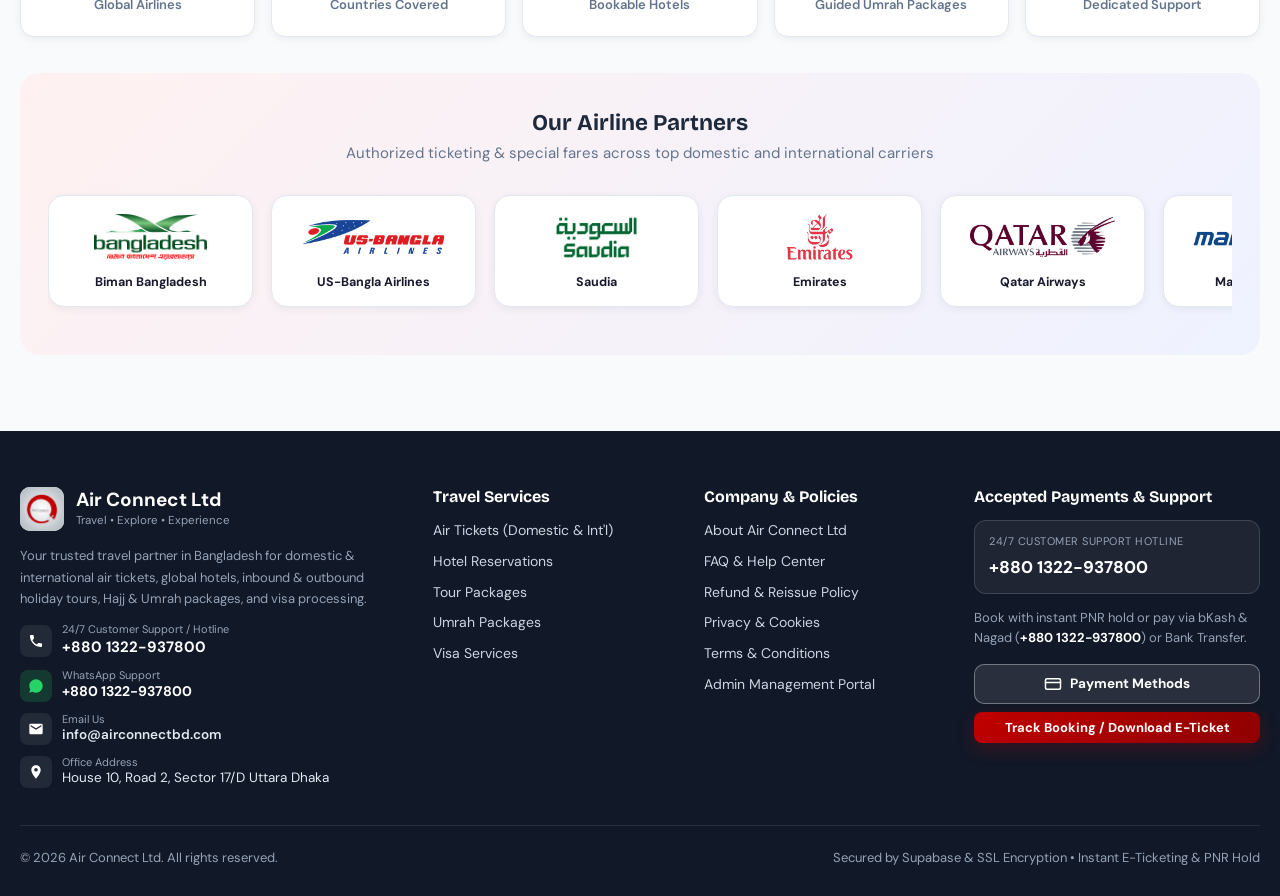
==== commit e0490ff4: "Hero: set /hero-bg.mp4 as seamless looping background video with autoplay, playsinline, muted, stati" ====
--- a/index.html
+++ b/index.html
@@ -77,10 +77,10 @@
     <div class="hero-outer" id="flights">
       <div id="hotels" class="section-scroll-anchor" aria-hidden="true"></div>
       <div class="hero-banner" id="hero-banner" style="background-image:url('https://images.unsplash.com/photo-1559128010-7c1ad6e1b6a5?auto=format&fit=crop&w=2000&q=85')">
-        <!-- Ambient Destination Background Video (Seamless Tropical Island Looping Stream) -->
+        <!-- Ambient Destination Background Video (Looping Hero Video) -->
         <video class="hero-bg-video" id="hero-bg-video" autoplay muted loop playsinline poster="https://images.unsplash.com/photo-1559128010-7c1ad6e1b6a5?auto=format&fit=crop&w=2000&q=85" preload="auto">
-          <source src="https://assets.mixkit.co/videos/41517/41517-720.mp4" type="video/mp4">
-          <source src="https://videos.pexels.com/video-files/855564/855564-hd_1920_1080_24fps.mp4" type="video/mp4">
+          <source src="/hero-bg.mp4" type="video/mp4">
+          <source src="hero-bg.mp4" type="video/mp4">
         </video>
         <div class="hero-video-overlay" aria-hidden="true"></div>
 
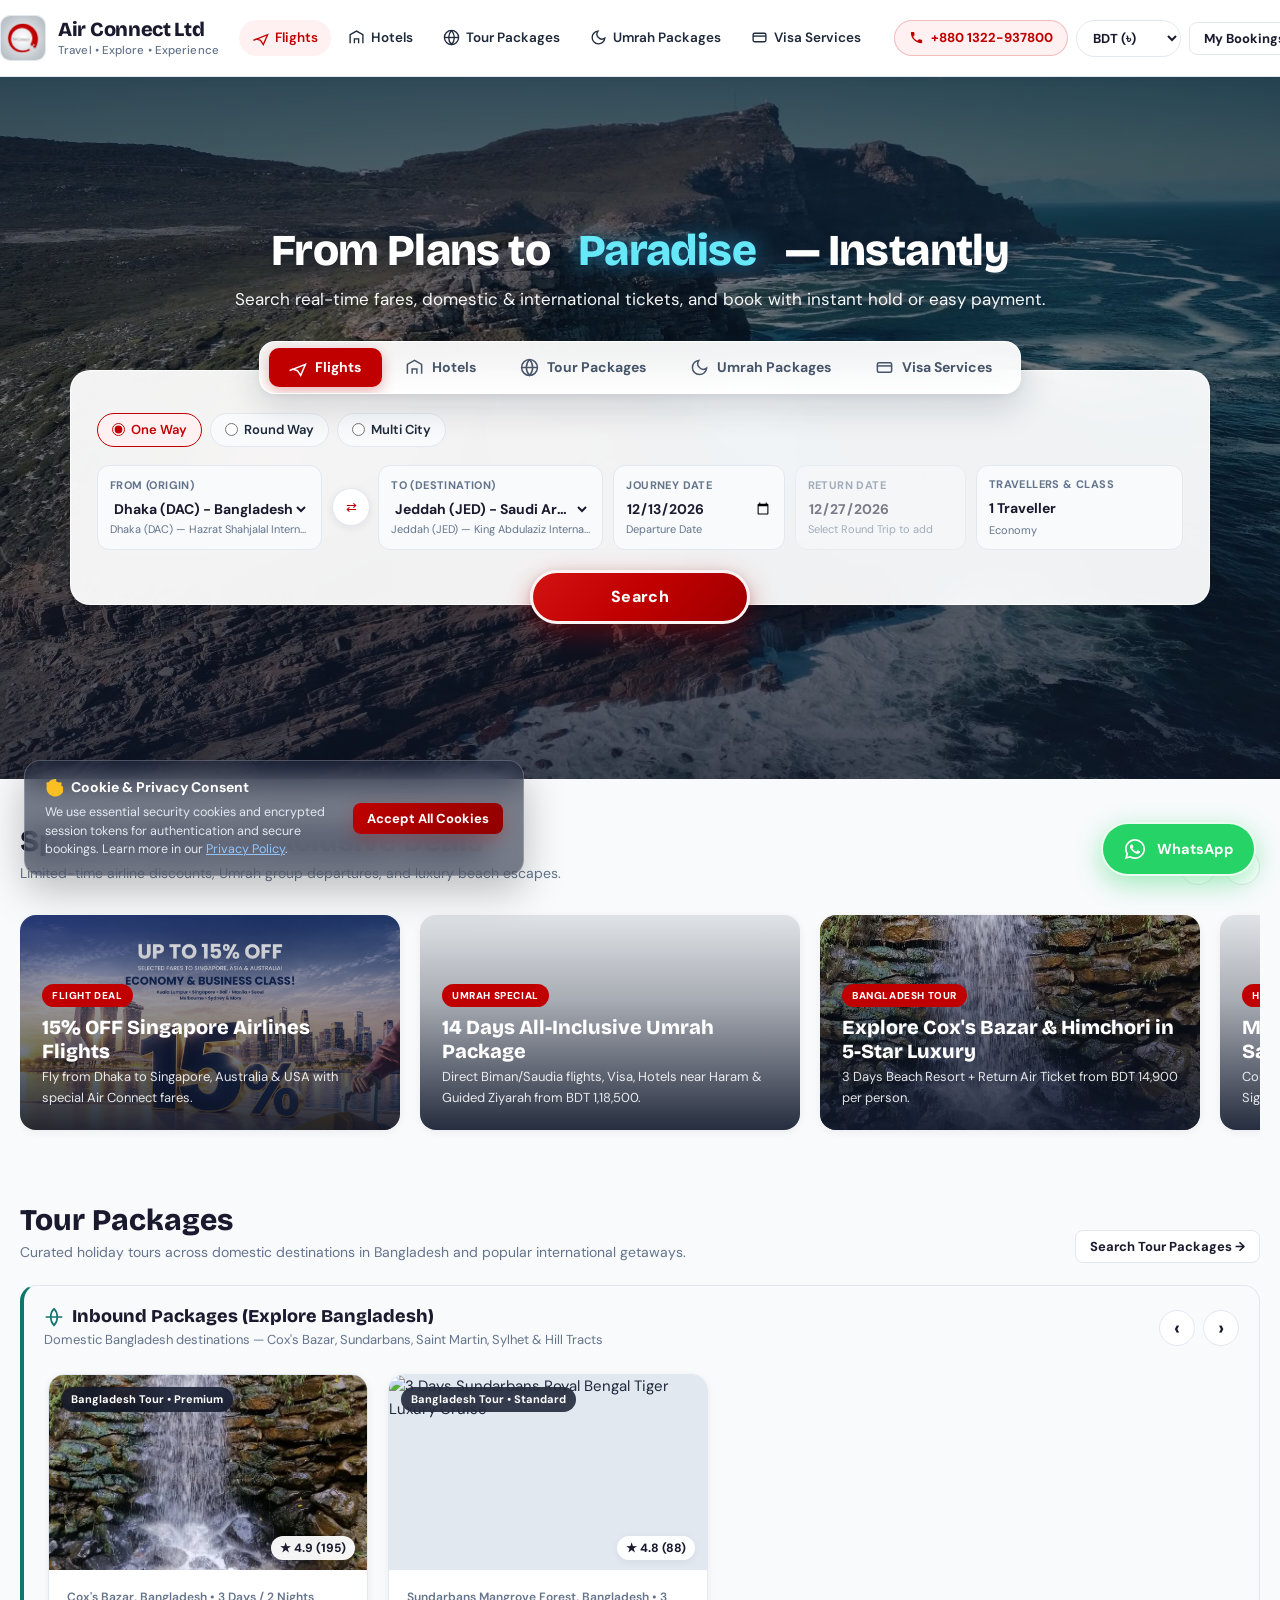
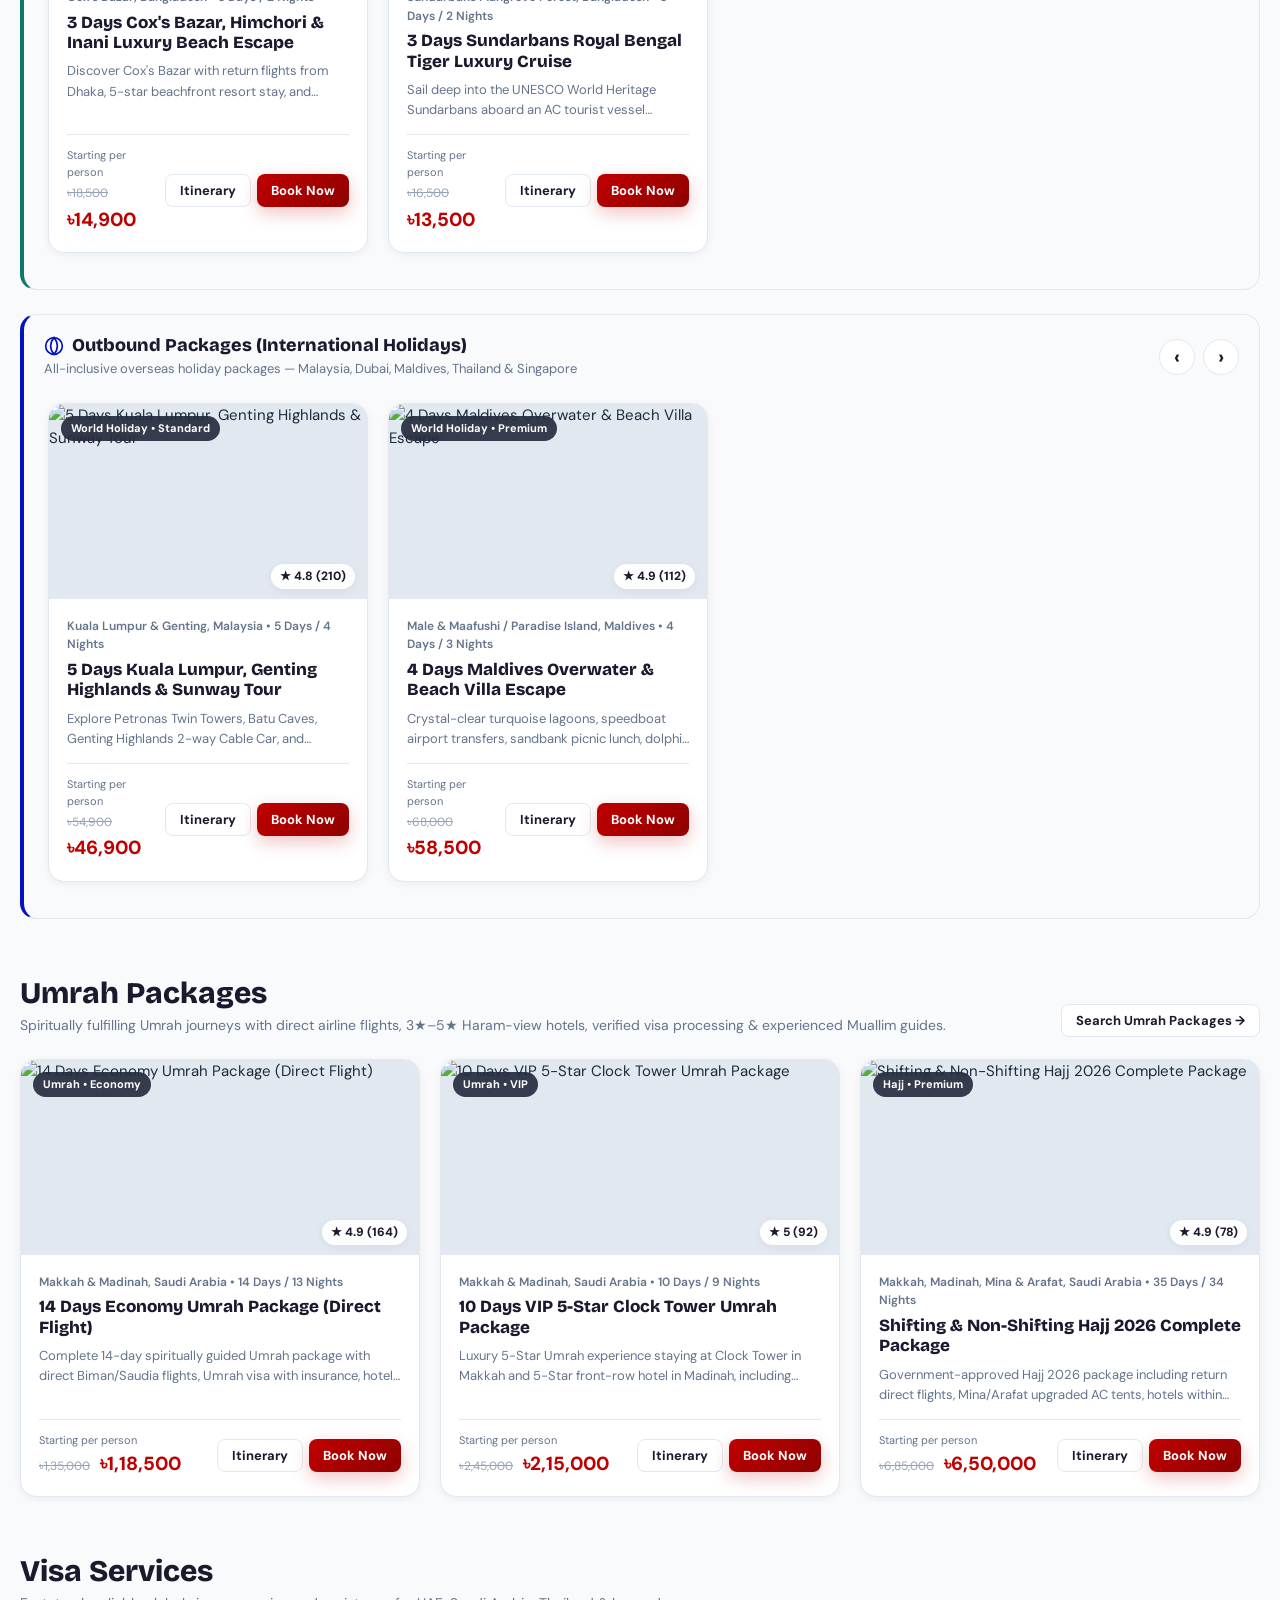
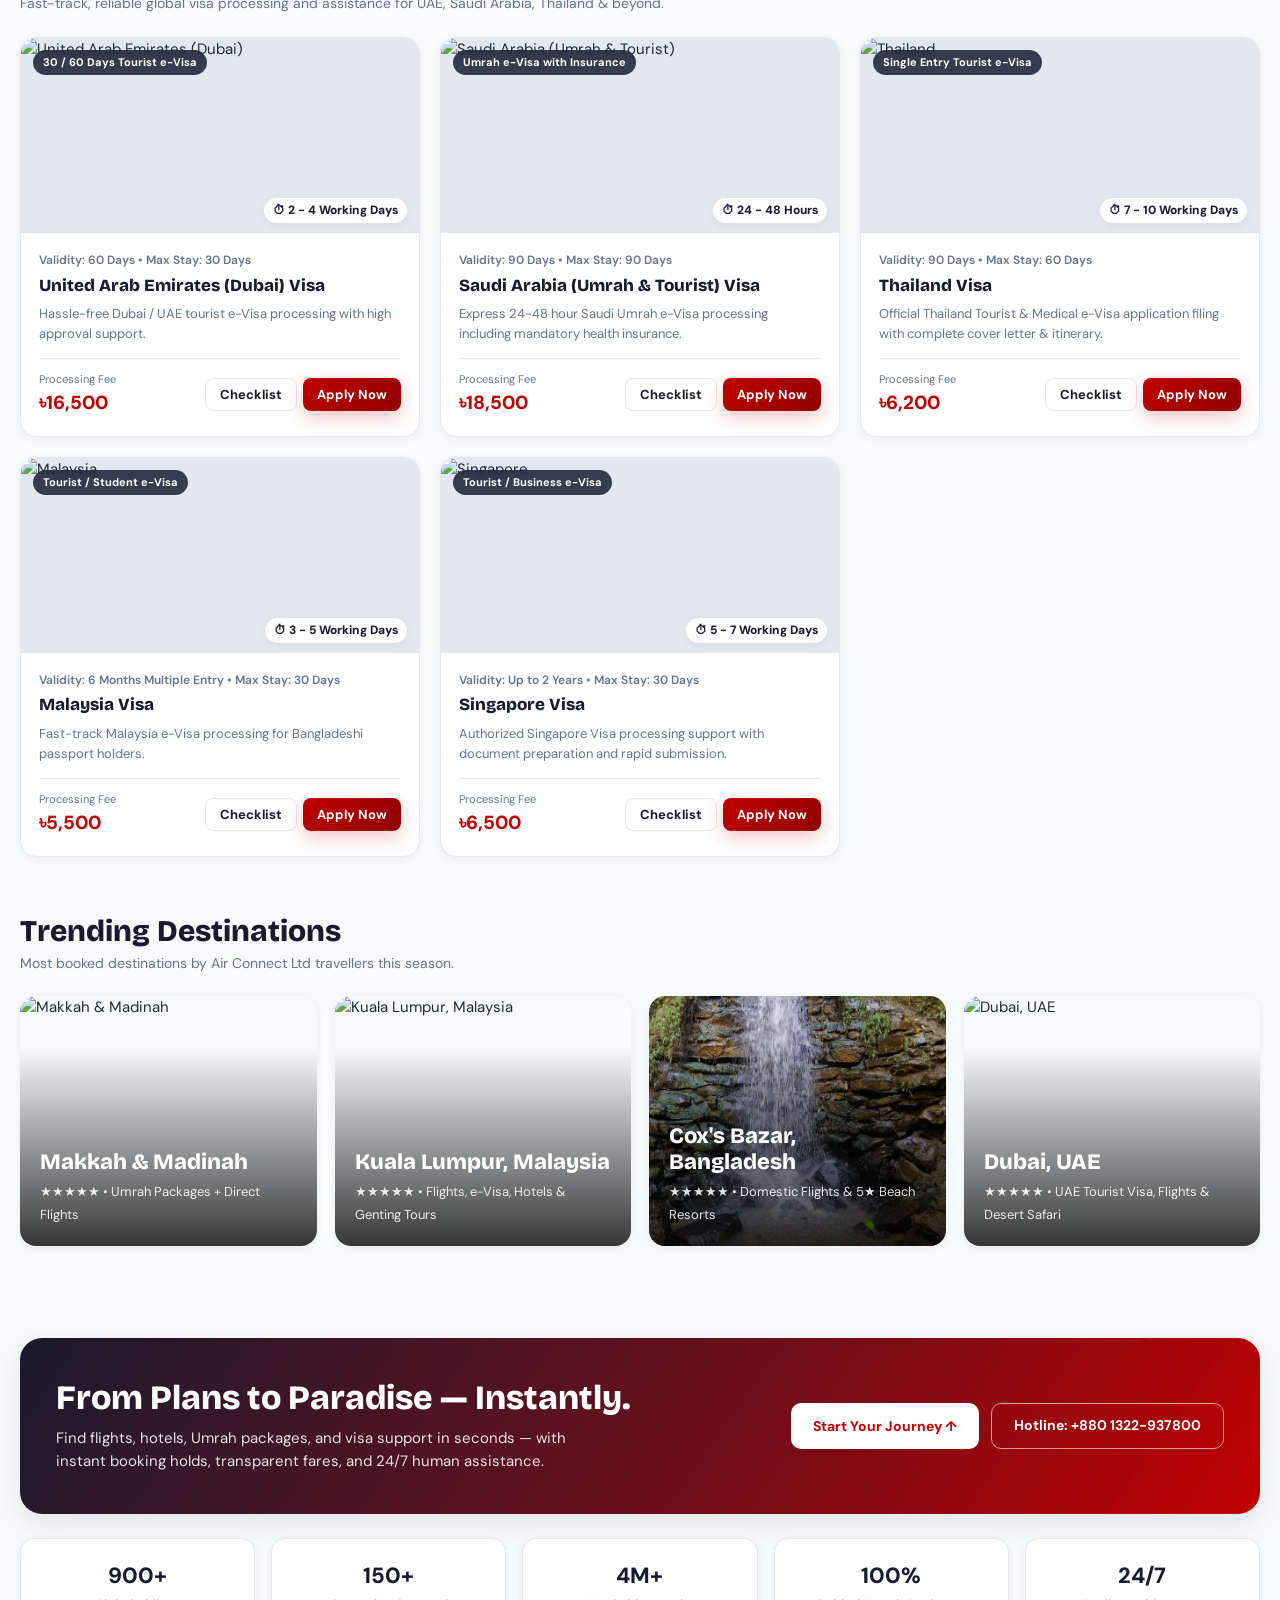
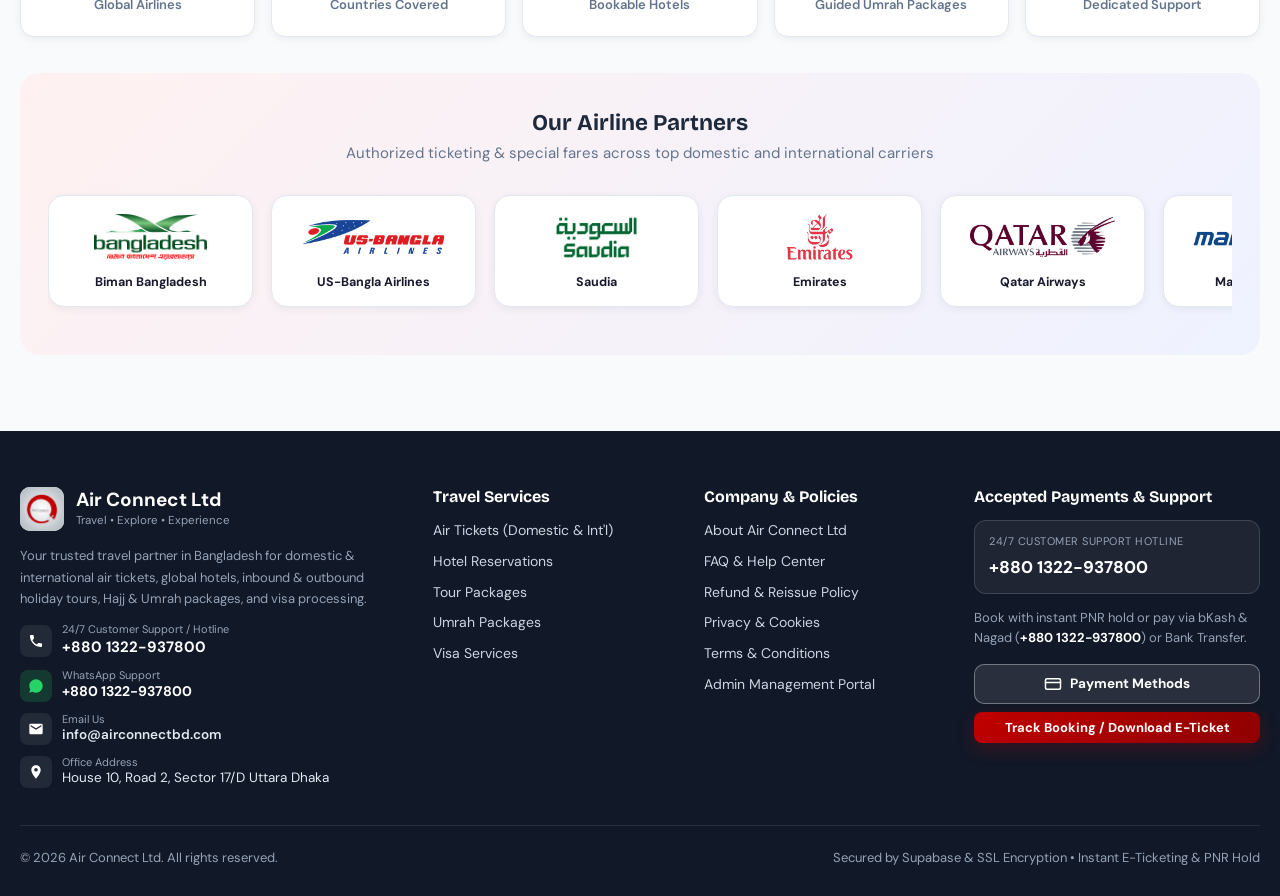
==== commit 3edf648e: "Hero: add direct src and cache-busting (?v=2) to hero-bg.mp4, extract matching video poster frame, a" ====
--- a/index.html
+++ b/index.html
@@ -76,11 +76,11 @@
     <!-- Hero & Multi-Service Search Engine -->
     <div class="hero-outer" id="flights">
       <div id="hotels" class="section-scroll-anchor" aria-hidden="true"></div>
-      <div class="hero-banner" id="hero-banner" style="background-image:url('https://images.unsplash.com/photo-1559128010-7c1ad6e1b6a5?auto=format&fit=crop&w=2000&q=85')">
+      <div class="hero-banner" id="hero-banner" style="background-image:url('assets/hero-video-poster.jpg')">
         <!-- Ambient Destination Background Video (Looping Hero Video) -->
-        <video class="hero-bg-video" id="hero-bg-video" autoplay muted loop playsinline poster="https://images.unsplash.com/photo-1559128010-7c1ad6e1b6a5?auto=format&fit=crop&w=2000&q=85" preload="auto">
-          <source src="/hero-bg.mp4" type="video/mp4">
-          <source src="hero-bg.mp4" type="video/mp4">
+        <video class="hero-bg-video" id="hero-bg-video" src="/hero-bg.mp4?v=2" autoplay muted loop playsinline poster="assets/hero-video-poster.jpg" preload="auto">
+          <source src="/hero-bg.mp4?v=2" type="video/mp4">
+          <source src="hero-bg.mp4?v=2" type="video/mp4">
         </video>
         <div class="hero-video-overlay" aria-hidden="true"></div>
 
